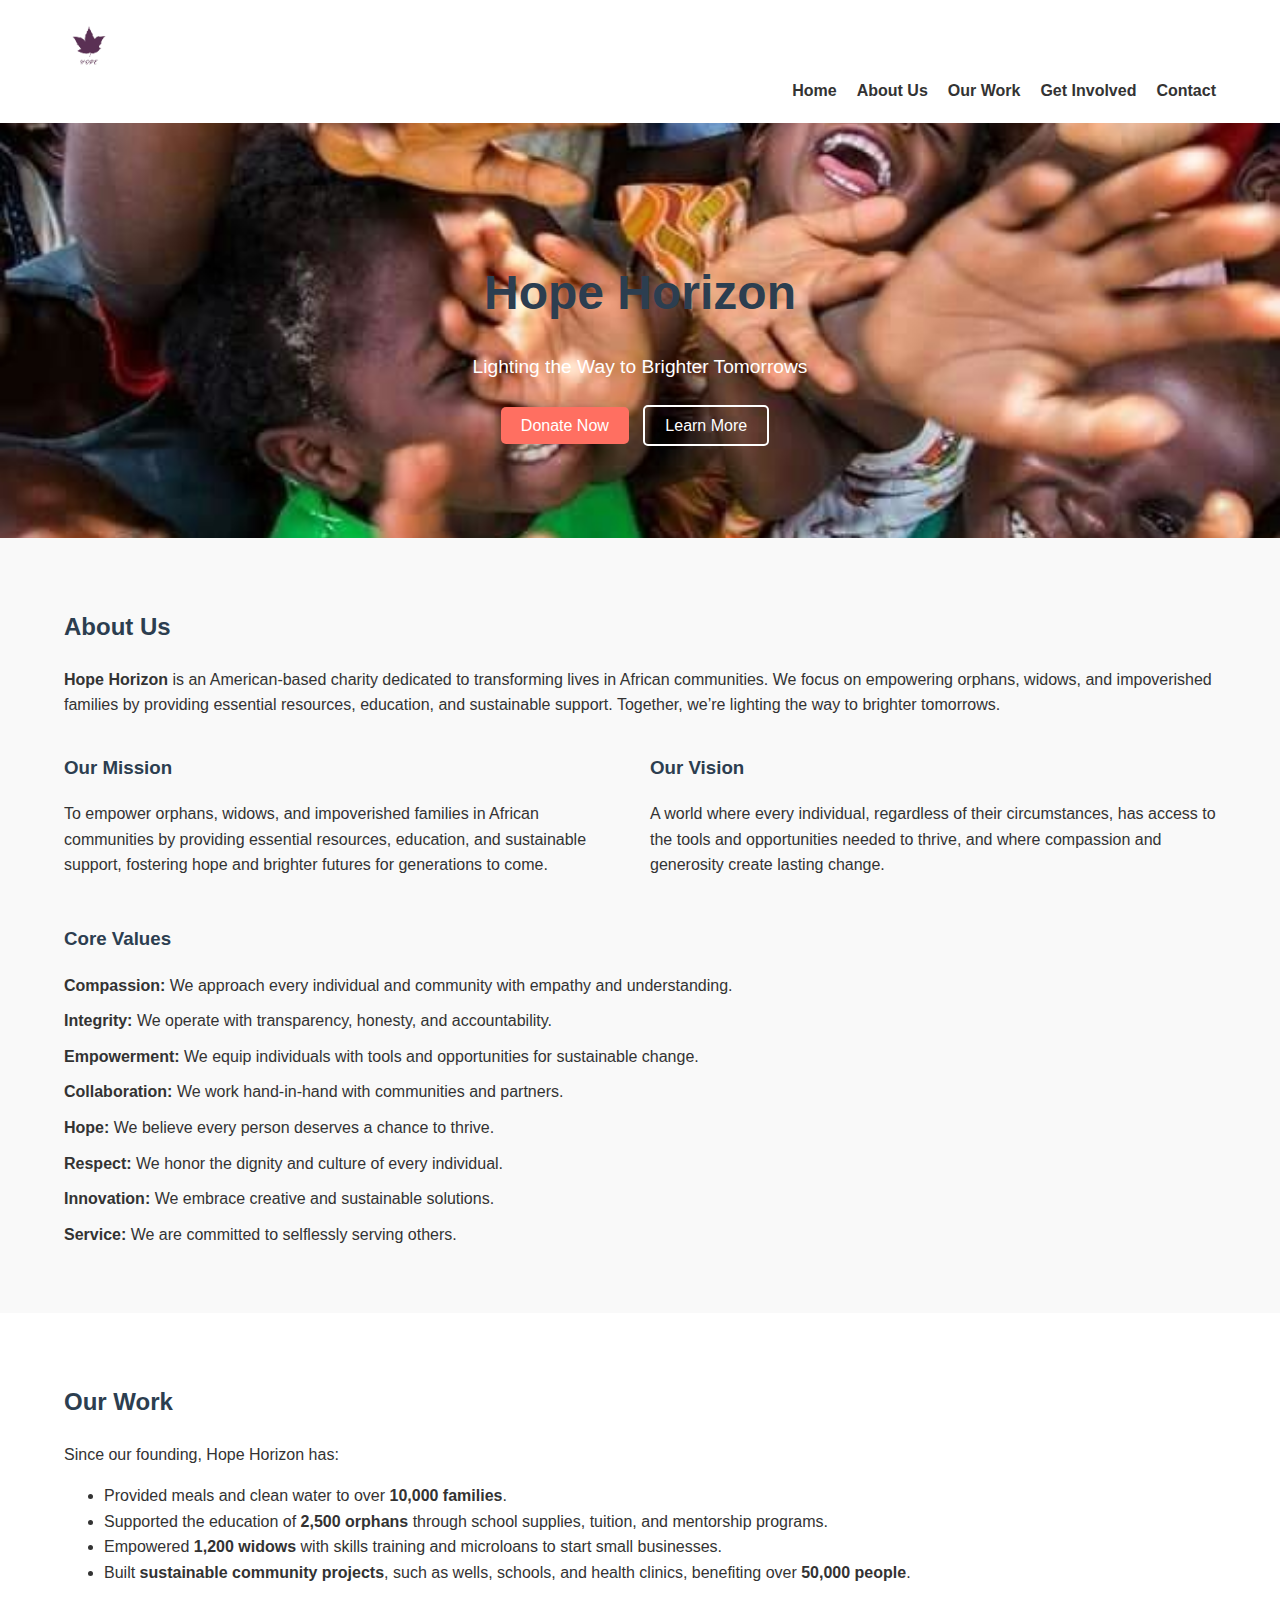
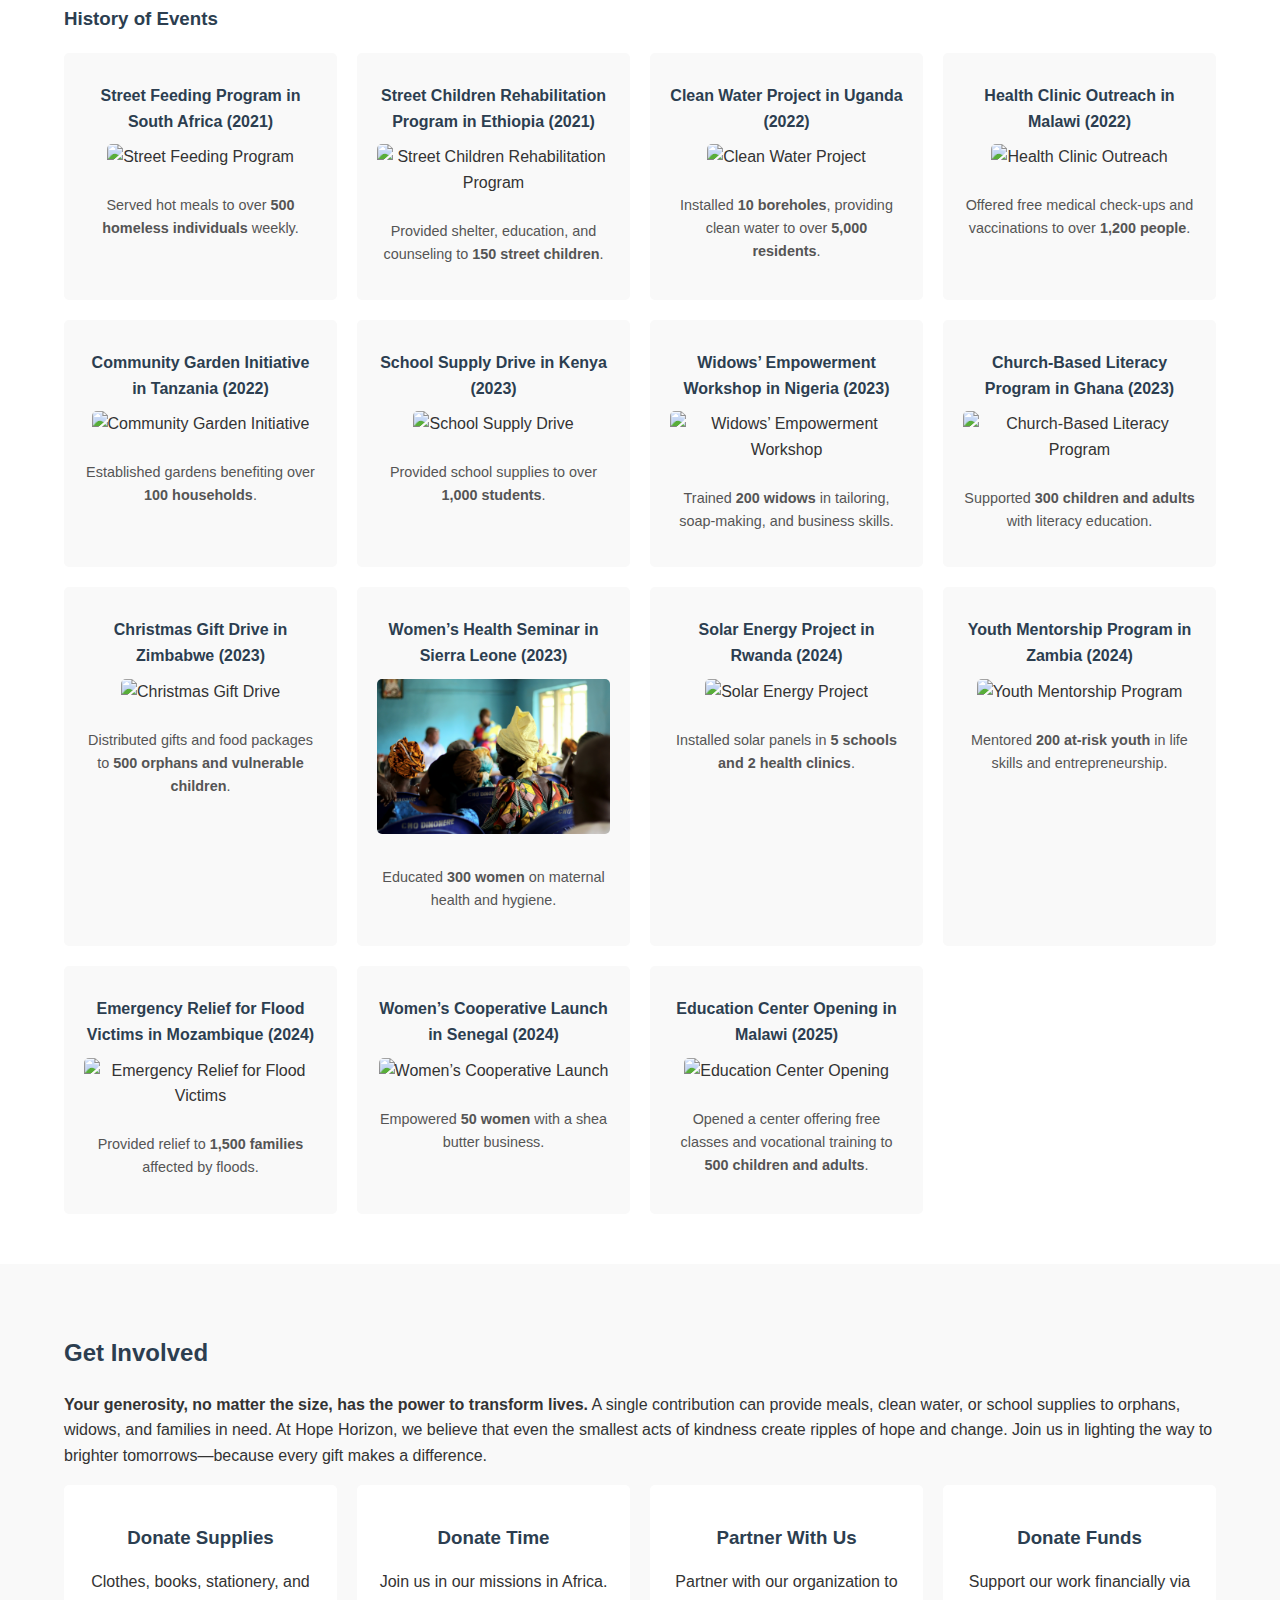
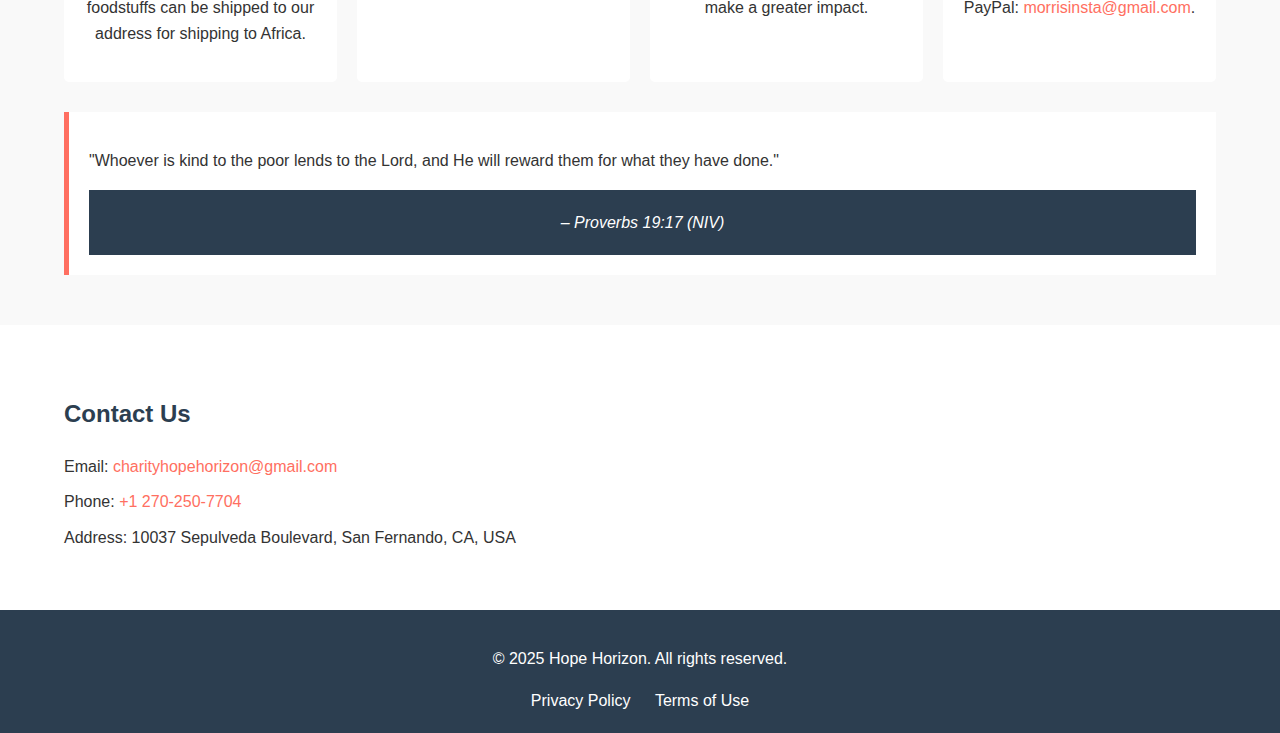
==== index.html @ 1840dc0e "added new code" ====
<!DOCTYPE html>
<html lang="en">
<head>
  <meta charset="UTF-8">
  <meta name="viewport" content="width=device-width, initial-scale=1.0">
  <title>Hope Horizon - Lighting the Way to Brighter Tomorrows</title>
  <link rel="stylesheet" href="styles.css">
</head>
<body>
  <!-- Header Section -->
  <header>
    <div class="container">
      <div class="logo">
        <img src="images/logo.png" alt="Hope Horizon Logo">
      </div>
      <nav>
        <ul>
          <li><a href="#home">Home</a></li>
          <li><a href="#about">About Us</a></li>
          <li><a href="#work">Our Work</a></li>
          <li><a href="#get-involved">Get Involved</a></li>
          <li><a href="#contact">Contact</a></li>
        </ul>
      </nav>
    </div>
  </header>

  <!-- Hero Section -->
  <section id="home" class="hero">
    <div class="container">
      <h1>Hope Horizon</h1>
      <p>Lighting the Way to Brighter Tomorrows</p>
      <a href="#donate" class="btn">Donate Now</a>
      <a href="#work" class="btn btn-outline">Learn More</a>
    </div>
  </section>

  <!-- About Us Section -->
  <section id="about" class="about">
    <div class="container">
      <h2>About Us</h2>
      <p><strong>Hope Horizon</strong> is an American-based charity dedicated to transforming lives in African communities. We focus on empowering orphans, widows, and impoverished families by providing essential resources, education, and sustainable support. Together, we’re lighting the way to brighter tomorrows.</p>
      <div class="mission-vision">
        <div>
          <h3>Our Mission</h3>
          <p>To empower orphans, widows, and impoverished families in African communities by providing essential resources, education, and sustainable support, fostering hope and brighter futures for generations to come.</p>
        </div>
        <div>
          <h3>Our Vision</h3>
          <p>A world where every individual, regardless of their circumstances, has access to the tools and opportunities needed to thrive, and where compassion and generosity create lasting change.</p>
        </div>
      </div>
      <h3>Core Values</h3>
      <ul class="values">
        <li><strong>Compassion:</strong> We approach every individual and community with empathy and understanding.</li>
        <li><strong>Integrity:</strong> We operate with transparency, honesty, and accountability.</li>
        <li><strong>Empowerment:</strong> We equip individuals with tools and opportunities for sustainable change.</li>
        <li><strong>Collaboration:</strong> We work hand-in-hand with communities and partners.</li>
        <li><strong>Hope:</strong> We believe every person deserves a chance to thrive.</li>
        <li><strong>Respect:</strong> We honor the dignity and culture of every individual.</li>
        <li><strong>Innovation:</strong> We embrace creative and sustainable solutions.</li>
        <li><strong>Service:</strong> We are committed to selflessly serving others.</li>
      </ul>
    </div>
  </section>

  <!-- Our Work Section -->
  <section id="work" class="work">
    <div class="container">
      <h2>Our Work</h2>
      <p>Since our founding, Hope Horizon has:</p>
      <ul>
        <li>Provided meals and clean water to over <strong>10,000 families</strong>.</li>
        <li>Supported the education of <strong>2,500 orphans</strong> through school supplies, tuition, and mentorship programs.</li>
        <li>Empowered <strong>1,200 widows</strong> with skills training and microloans to start small businesses.</li>
        <li>Built <strong>sustainable community projects</strong>, such as wells, schools, and health clinics, benefiting over <strong>50,000 people</strong>.</li>
      </ul>
      <h3>History of Events</h3>
      <div class="events">
        <!-- 2021 Events -->
        <div class="event">
          <h4>Street Feeding Program in South Africa (2021)</h4>
          <img src="images/sa/serving-food.jpg" alt="Street Feeding Program">
          <p>Served hot meals to over <strong>500 homeless individuals</strong> weekly.</p>
        </div>
        <div class="event">
          <h4>Street Children Rehabilitation Program in Ethiopia (2021)</h4>
          <img src="images/eth/street-children.jpg" alt="Street Children Rehabilitation Program">
          <p>Provided shelter, education, and counseling to <strong>150 street children</strong>.</p>
        </div>

        <!-- 2022 Events -->
        <div class="event">
          <h4>Clean Water Project in Uganda (2022)</h4>
          <img src="images/ug/clean-water.jpg" alt="Clean Water Project">
          <p>Installed <strong>10 boreholes</strong>, providing clean water to over <strong>5,000 residents</strong>.</p>
        </div>
        <div class="event">
          <h4>Health Clinic Outreach in Malawi (2022)</h4>
          <img src="images/ma/health-clinic.jpg" alt="Health Clinic Outreach">
          <p>Offered free medical check-ups and vaccinations to over <strong>1,200 people</strong>.</p>
        </div>
        <div class="event">
          <h4>Community Garden Initiative in Tanzania (2022)</h4>
          <img src="images/tz/community-garden.jpg" alt="Community Garden Initiative">
          <p>Established gardens benefiting over <strong>100 households</strong>.</p>
        </div>

        <!-- 2023 Events -->
        <div class="event">
          <h4>School Supply Drive in Kenya (2023)</h4>
          <img src="images/ke/school-supplies.jpg" alt="School Supply Drive">
          <p>Provided school supplies to over <strong>1,000 students</strong>.</p>
        </div>
        <div class="event">
          <h4>Widows’ Empowerment Workshop in Nigeria (2023)</h4>
          <img src="images/nig/widows-empowerment.jpg" alt="Widows’ Empowerment Workshop">
          <p>Trained <strong>200 widows</strong> in tailoring, soap-making, and business skills.</p>
        </div>
        <div class="event">
          <h4>Church-Based Literacy Program in Ghana (2023)</h4>
          <img src="images/gha/literacy-program.jpg" alt="Church-Based Literacy Program">
          <p>Supported <strong>300 children and adults</strong> with literacy education.</p>
        </div>
        <div class="event">
          <h4>Christmas Gift Drive in Zimbabwe (2023)</h4>
          <img src="images/zim/christmas-gifts.jpg" alt="Christmas Gift Drive">
          <p>Distributed gifts and food packages to <strong>500 orphans and vulnerable children</strong>.</p>
        </div>
        <div class="event">
          <h4>Women’s Health Seminar in Sierra Leone (2023)</h4>
          <img src="images\sie\seminar.jpg" alt="Women’s Health Seminar">
          <p>Educated <strong>300 women</strong> on maternal health and hygiene.</p>
        </div>

        <!-- 2024 Events -->
        <div class="event">
          <h4>Solar Energy Project in Rwanda (2024)</h4>
          <img src="images/rwa/solar-energy.jpg" alt="Solar Energy Project">
          <p>Installed solar panels in <strong>5 schools and 2 health clinics</strong>.</p>
        </div>
        <div class="event">
          <h4>Youth Mentorship Program in Zambia (2024)</h4>
          <img src="images/zam/youth-mentorship.jpg" alt="Youth Mentorship Program">
          <p>Mentored <strong>200 at-risk youth</strong> in life skills and entrepreneurship.</p>
        </div>
        <div class="event">
          <h4>Emergency Relief for Flood Victims in Mozambique (2024)</h4>
          <img src="images/moz/flood-relief.jpg" alt="Emergency Relief for Flood Victims">
          <p>Provided relief to <strong>1,500 families</strong> affected by floods.</p>
        </div>
        <div class="event">
          <h4>Women’s Cooperative Launch in Senegal (2024)</h4>
          <img src="images/seg/womens-cooperative.jpg" alt="Women’s Cooperative Launch">
          <p>Empowered <strong>50 women</strong> with a shea butter business.</p>
        </div>

        <!-- 2025 Event -->
        <div class="event">
          <h4>Education Center Opening in Malawi (2025)</h4>
          <img src="images/mac/education-center.jpg" alt="Education Center Opening">
          <p>Opened a center offering free classes and vocational training to <strong>500 children and adults</strong>.</p>
        </div>
      </div>
    </div>
  </section>

  <!-- Get Involved Section -->
  <section id="get-involved" class="get-involved">
    <div class="container">
      <h2>Get Involved</h2>
      <p><strong>Your generosity, no matter the size, has the power to transform lives.</strong> A single contribution can provide meals, clean water, or school supplies to orphans, widows, and families in need. At Hope Horizon, we believe that even the smallest acts of kindness create ripples of hope and change. Join us in lighting the way to brighter tomorrows—because every gift makes a difference.</p>
      <div class="ways-to-help">
        <div>
          <h3>Donate Supplies</h3>
          <p>Clothes, books, stationery, and foodstuffs can be shipped to our address for shipping to Africa.</p>
        </div>
        <div>
          <h3>Donate Time</h3>
          <p>Join us in our missions in Africa.</p>
        </div>
        <div>
          <h3>Partner With Us</h3>
          <p>Partner with our organization to make a greater impact.</p>
        </div>
        <div>
          <h3>Donate Funds</h3>
          <p>Support our work financially via PayPal: <a href="mailto:morrisinsta@gmail.com">morrisinsta@gmail.com</a>.</p>
        </div>
      </div>
      <blockquote>
        <p>"Whoever is kind to the poor lends to the Lord, and He will reward them for what they have done."</p>
        <footer>– Proverbs 19:17 (NIV)</footer>
      </blockquote>
    </div>
  </section>

  <!-- Contact Section -->
  <section id="contact" class="contact">
    <div class="container">
      <h2>Contact Us</h2>
      <p>Email: <a href="mailto:charityhopehorizon@gmail.com">charityhopehorizon@gmail.com</a></p>
      <p>Phone: <a href="tel:+1-270-250-7704">+1 270-250-7704</a></p>
      <p>Address: 10037 Sepulveda Boulevard, San Fernando, CA, USA</p>
    </div>
  </section>

  <!-- Footer Section -->
  <footer>
    <div class="container">
      <p>&copy; 2025 Hope Horizon. All rights reserved.</p>
      <ul>
        <li><a href="#privacy">Privacy Policy</a></li>
        <li><a href="#terms">Terms of Use</a></li>
      </ul>
    </div>
  </footer>
</body>
</html>
---- styles.css ----
/* General Styles */
body {
  font-family: 'Arial', sans-serif;
  margin: 0;
  padding: 0;
  color: #333;
  line-height: 1.6;
}

.container {
  width: 90%;
  max-width: 1200px;
  margin: 0 auto;
}

h1, h2, h3, h4 {
  color: #2c3e50;
}

a {
  color: #ff6f61;
  text-decoration: none;
}

a:hover {
  text-decoration: underline;
}

/* Header Styles */
header {
  background: #fff;
  padding: 20px 0;
  box-shadow: 0 2px 4px rgba(0, 0, 0, 0.1);
}

.logo img {
  height: 50px; /* Adjust as needed */
}

nav ul {
  list-style: none;
  display: flex;
  justify-content: flex-end;
  margin: 0;
  padding: 0;
}

nav ul li {
  margin-left: 20px;
}

nav ul li a {
  text-decoration: none;
  color: #333;
  font-weight: bold;
}

/* Hero Section */
.hero {
  background: url('../images/phot.jpg') no-repeat center center/cover;
  color: #fff;
  text-align: center;
  padding: 100px 0;
}

.hero h1 {
  font-size: 3rem;
  margin-bottom: 20px;
}

.hero p {
  font-size: 1.2rem;
  margin-bottom: 30px;
}

.btn {
  background: #ff6f61;
  color: #fff;
  padding: 10px 20px;
  text-decoration: none;
  border-radius: 5px;
  margin-right: 10px;
}

.btn-outline {
  background: transparent;
  border: 2px solid #fff;
}

/* About Us Section */
.about {
  padding: 50px 0;
  background: #f9f9f9;
}

.mission-vision {
  display: flex;
  gap: 20px;
  margin-bottom: 30px;
}

.mission-vision div {
  flex: 1;
}

.values {
  list-style: none;
  padding: 0;
}

.values li {
  margin-bottom: 10px;
}

/* Our Work Section */
.work {
  padding: 50px 0;
}

.events {
  display: grid;
  grid-template-columns: repeat(auto-fit, minmax(250px, 1fr));
  gap: 20px;
}

.event {
  background: #f9f9f9;
  padding: 20px;
  border-radius: 5px;
  text-align: center;
}

.event img {
  width: 100%;
  height: auto;
  border-radius: 5px;
  margin-bottom: 10px;
}

.event h4 {
  margin: 10px 0;
}

.event p {
  font-size: 0.9rem;
  color: #555;
}

/* Get Involved Section */
.get-involved {
  padding: 50px 0;
  background: #f9f9f9;
}

.ways-to-help {
  display: grid;
  grid-template-columns: repeat(auto-fit, minmax(250px, 1fr));
  gap: 20px;
  margin-bottom: 30px;
}

.ways-to-help div {
  background: #fff;
  padding: 20px;
  border-radius: 5px;
  text-align: center;
}

.ways-to-help h3 {
  margin-bottom: 10px;
}

blockquote {
  background: #fff;
  padding: 20px;
  border-left: 5px solid #ff6f61;
  margin: 0;
}

blockquote footer {
  margin-top: 10px;
  font-style: italic;
}

/* Contact Section */
.contact {
  padding: 50px 0;
}

.contact p {
  margin: 10px 0;
}

/* Footer Section */
footer {
  background: #2c3e50;
  color: #fff;
  text-align: center;
  padding: 20px 0;
}

footer ul {
  list-style: none;
  padding: 0;
  margin: 10px 0 0;
}

footer ul li {
  display: inline;
  margin: 0 10px;
}

footer ul li a {
  color: #fff;
  text-decoration: none;
}
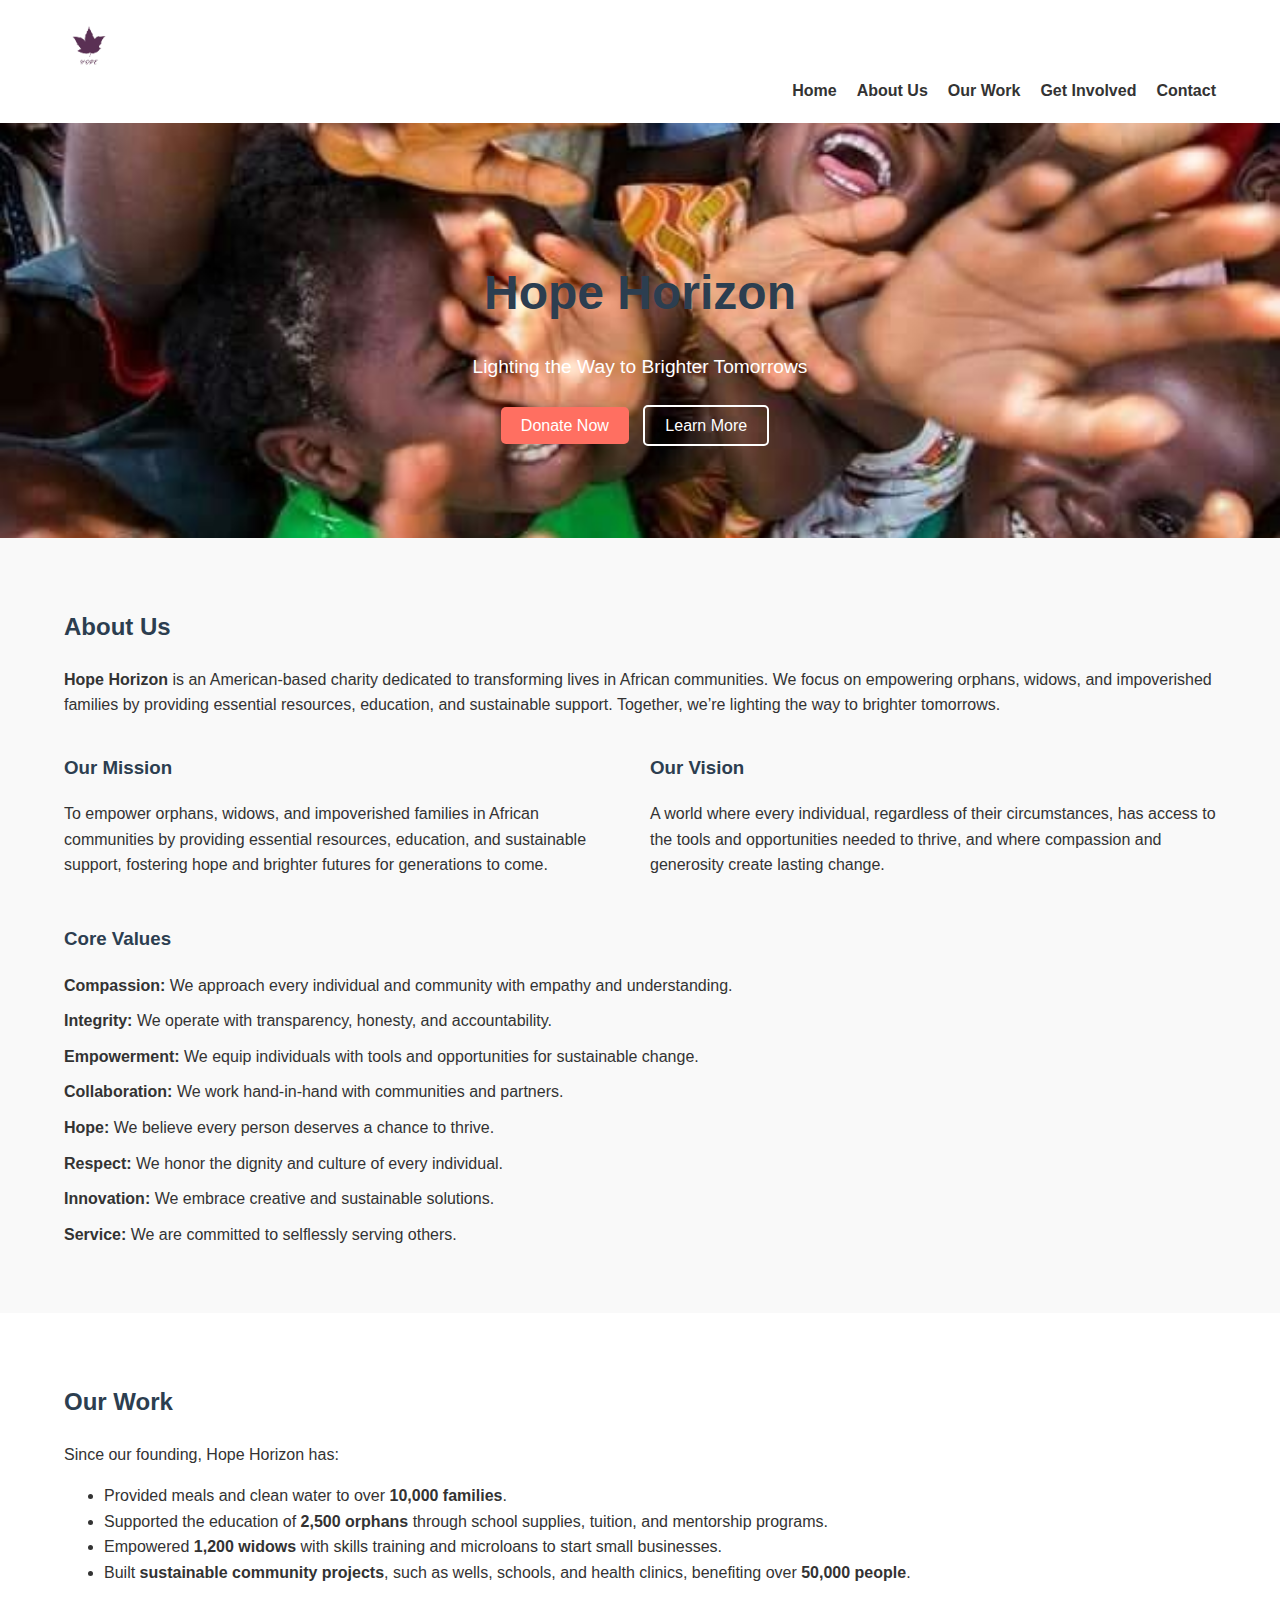
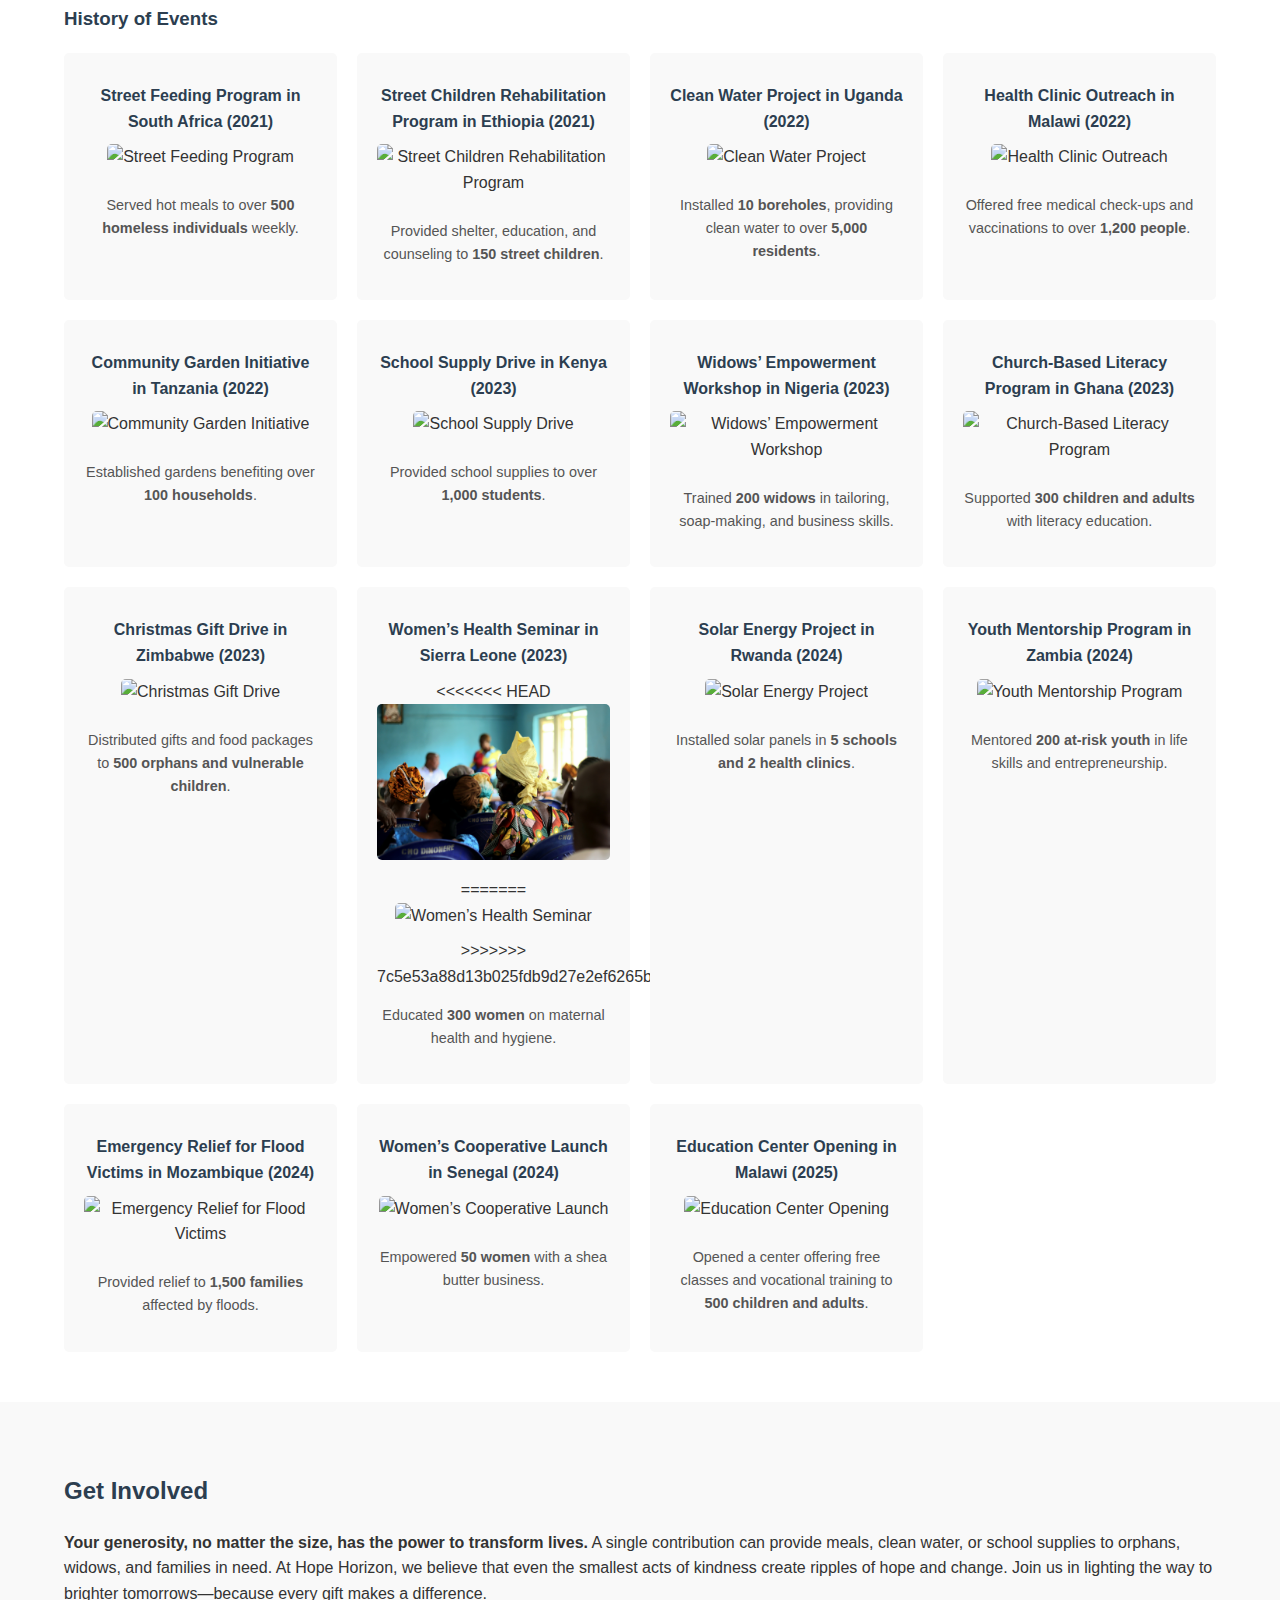
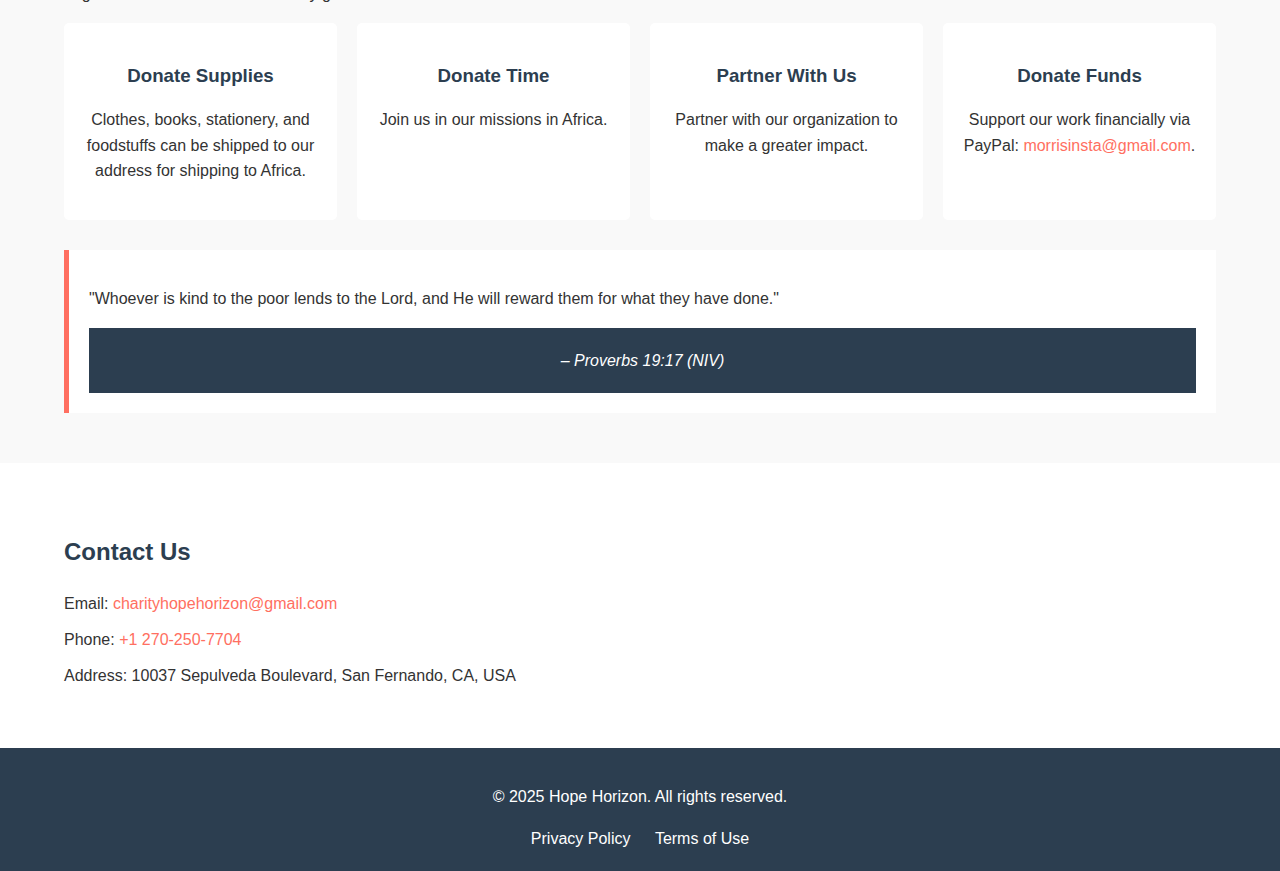
==== commit 4c549c31: "Update index.html" ====
--- a/index.html
+++ b/index.html
@@ -129,7 +129,11 @@
         </div>
         <div class="event">
           <h4>Women’s Health Seminar in Sierra Leone (2023)</h4>
+<<<<<<< HEAD
           <img src="images\sie\seminar.jpg" alt="Women’s Health Seminar">
+=======
+          <img src="C:\images\sie\seminar.jpg" alt="Women’s Health Seminar">
+>>>>>>> 7c5e53a88d13b025fdb9d27e2ef6265bccd8050d
           <p>Educated <strong>300 women</strong> on maternal health and hygiene.</p>
         </div>
 
@@ -216,4 +220,4 @@
     </div>
   </footer>
 </body>
-</html>+</html>
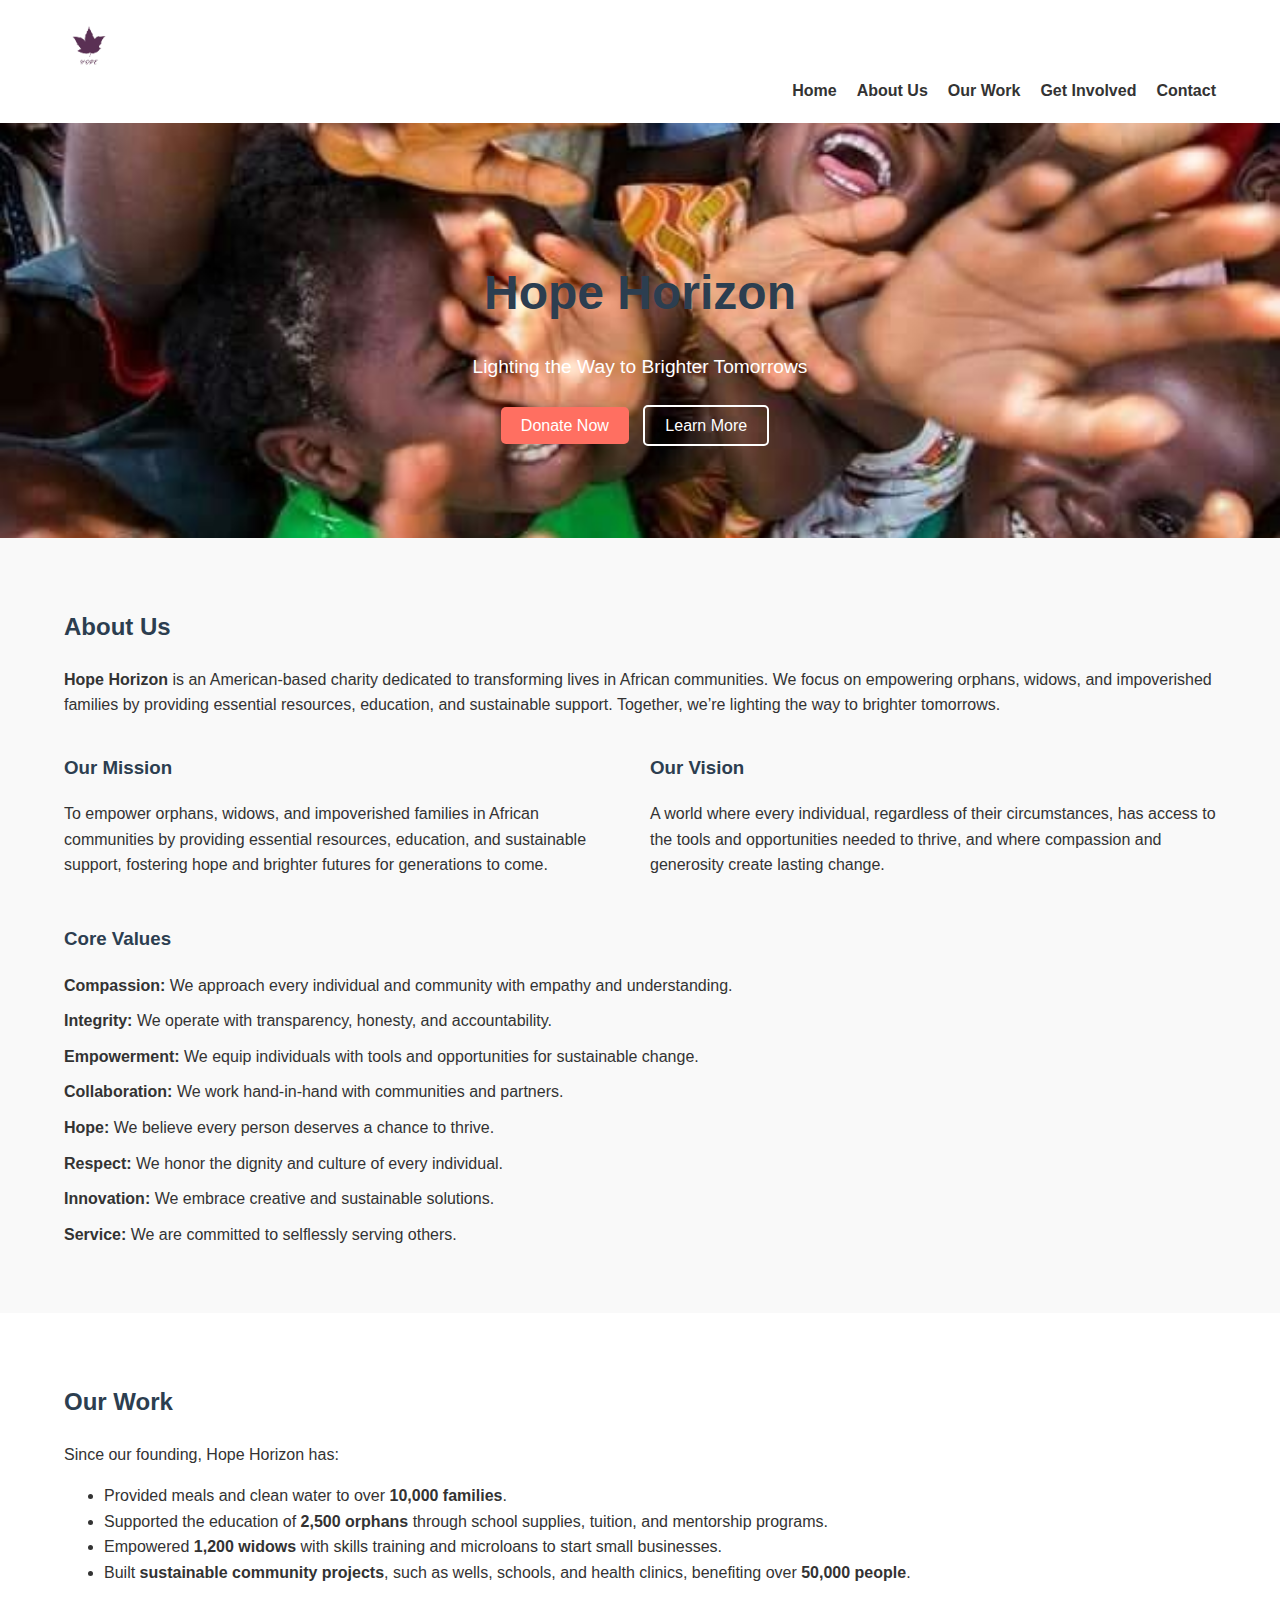
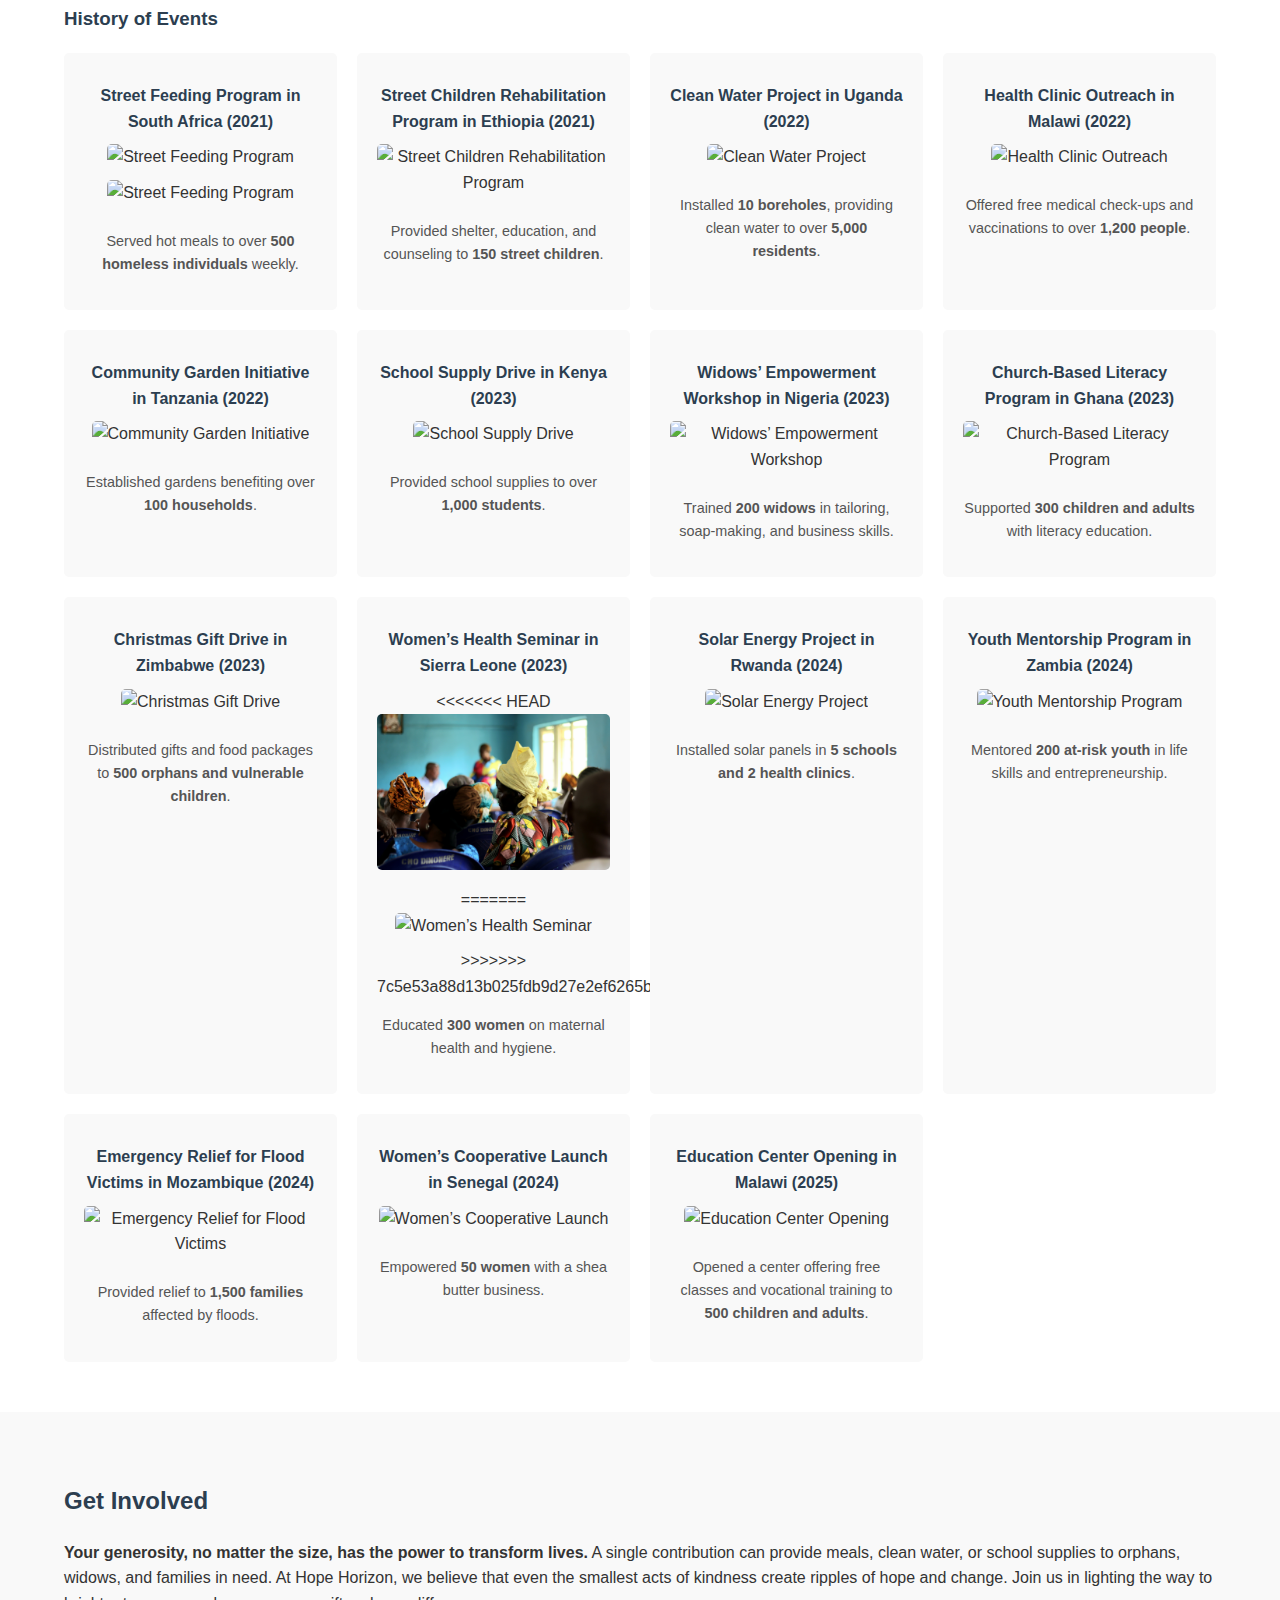
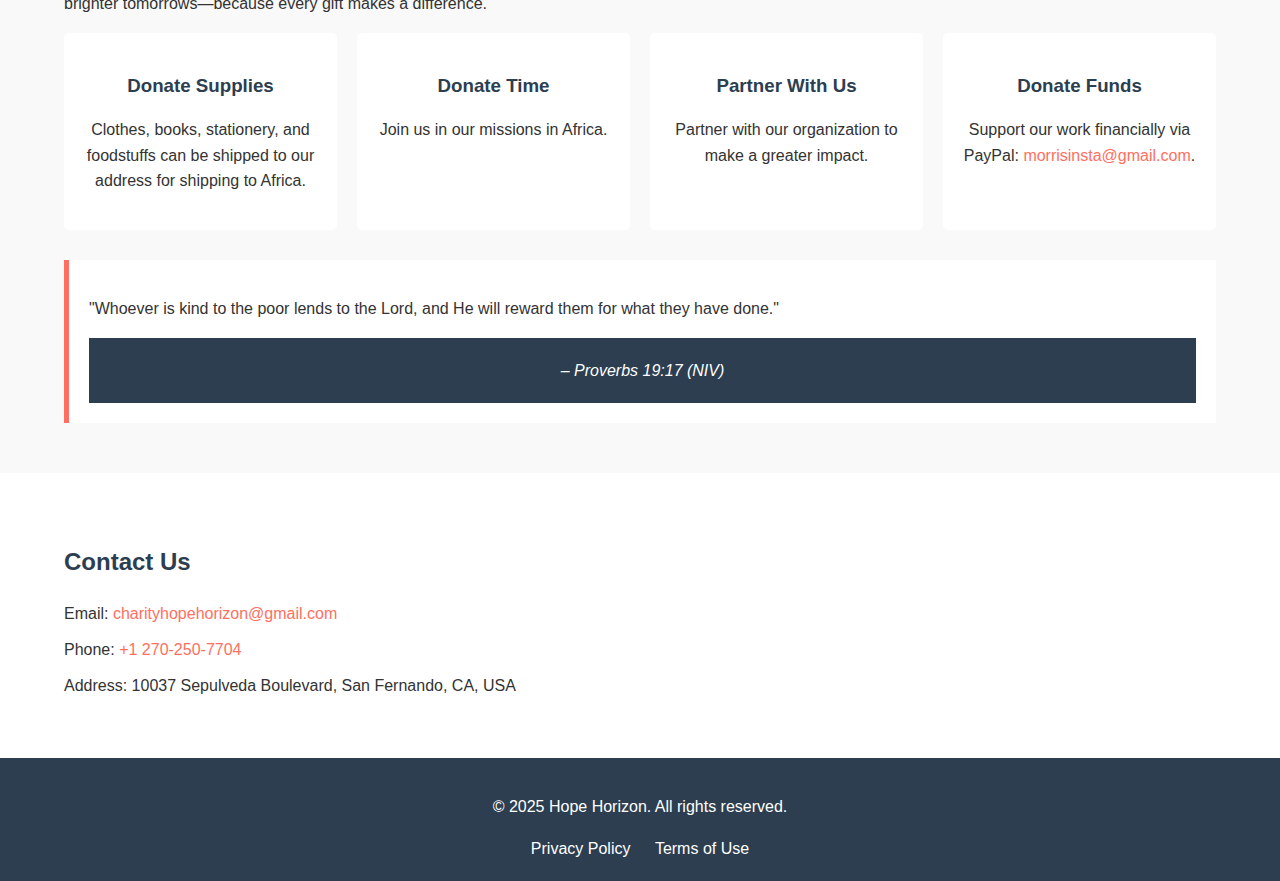
==== commit ba2dd13f: "Update index.html" ====
--- a/index.html
+++ b/index.html
@@ -81,6 +81,7 @@
         <div class="event">
           <h4>Street Feeding Program in South Africa (2021)</h4>
           <img src="images/sa/serving-food.jpg" alt="Street Feeding Program">
+          <img src="C:\images\sa\servingfood.jpg" alt="Street Feeding Program">
           <p>Served hot meals to over <strong>500 homeless individuals</strong> weekly.</p>
         </div>
         <div class="event">
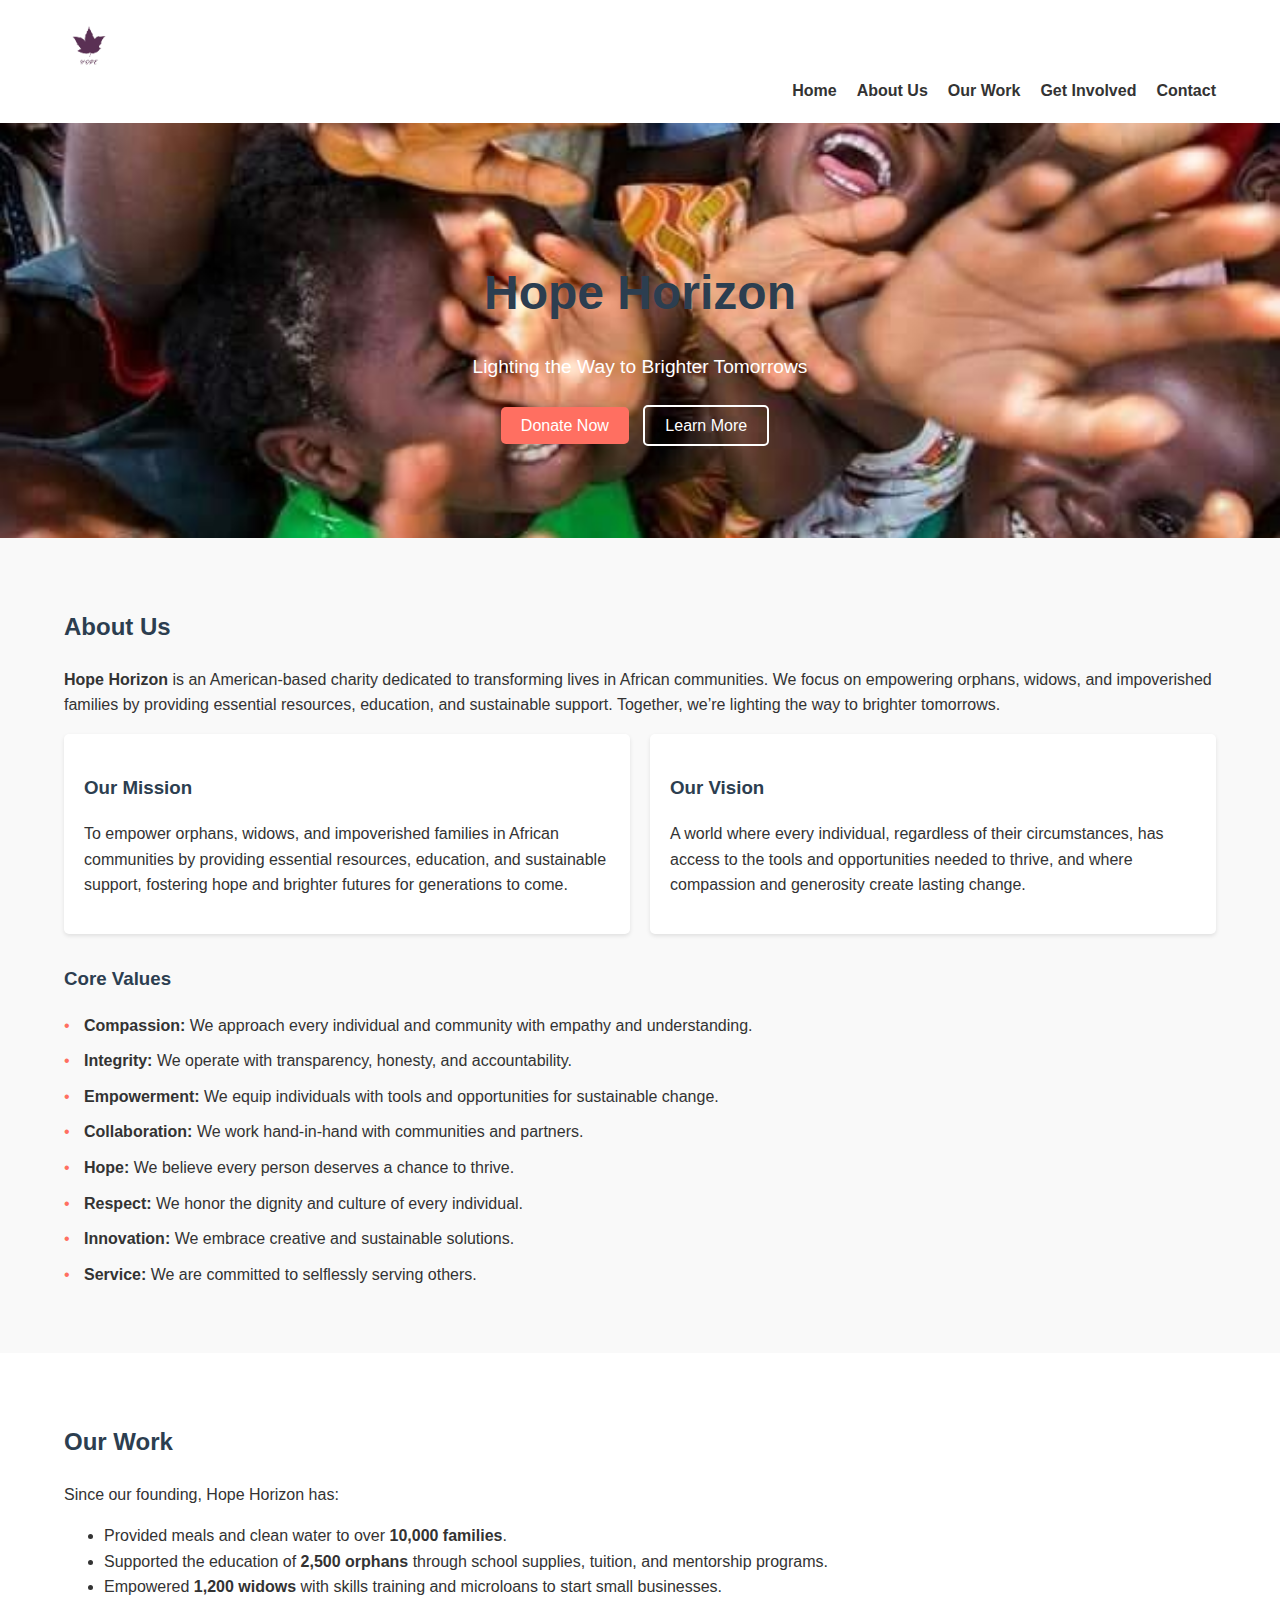
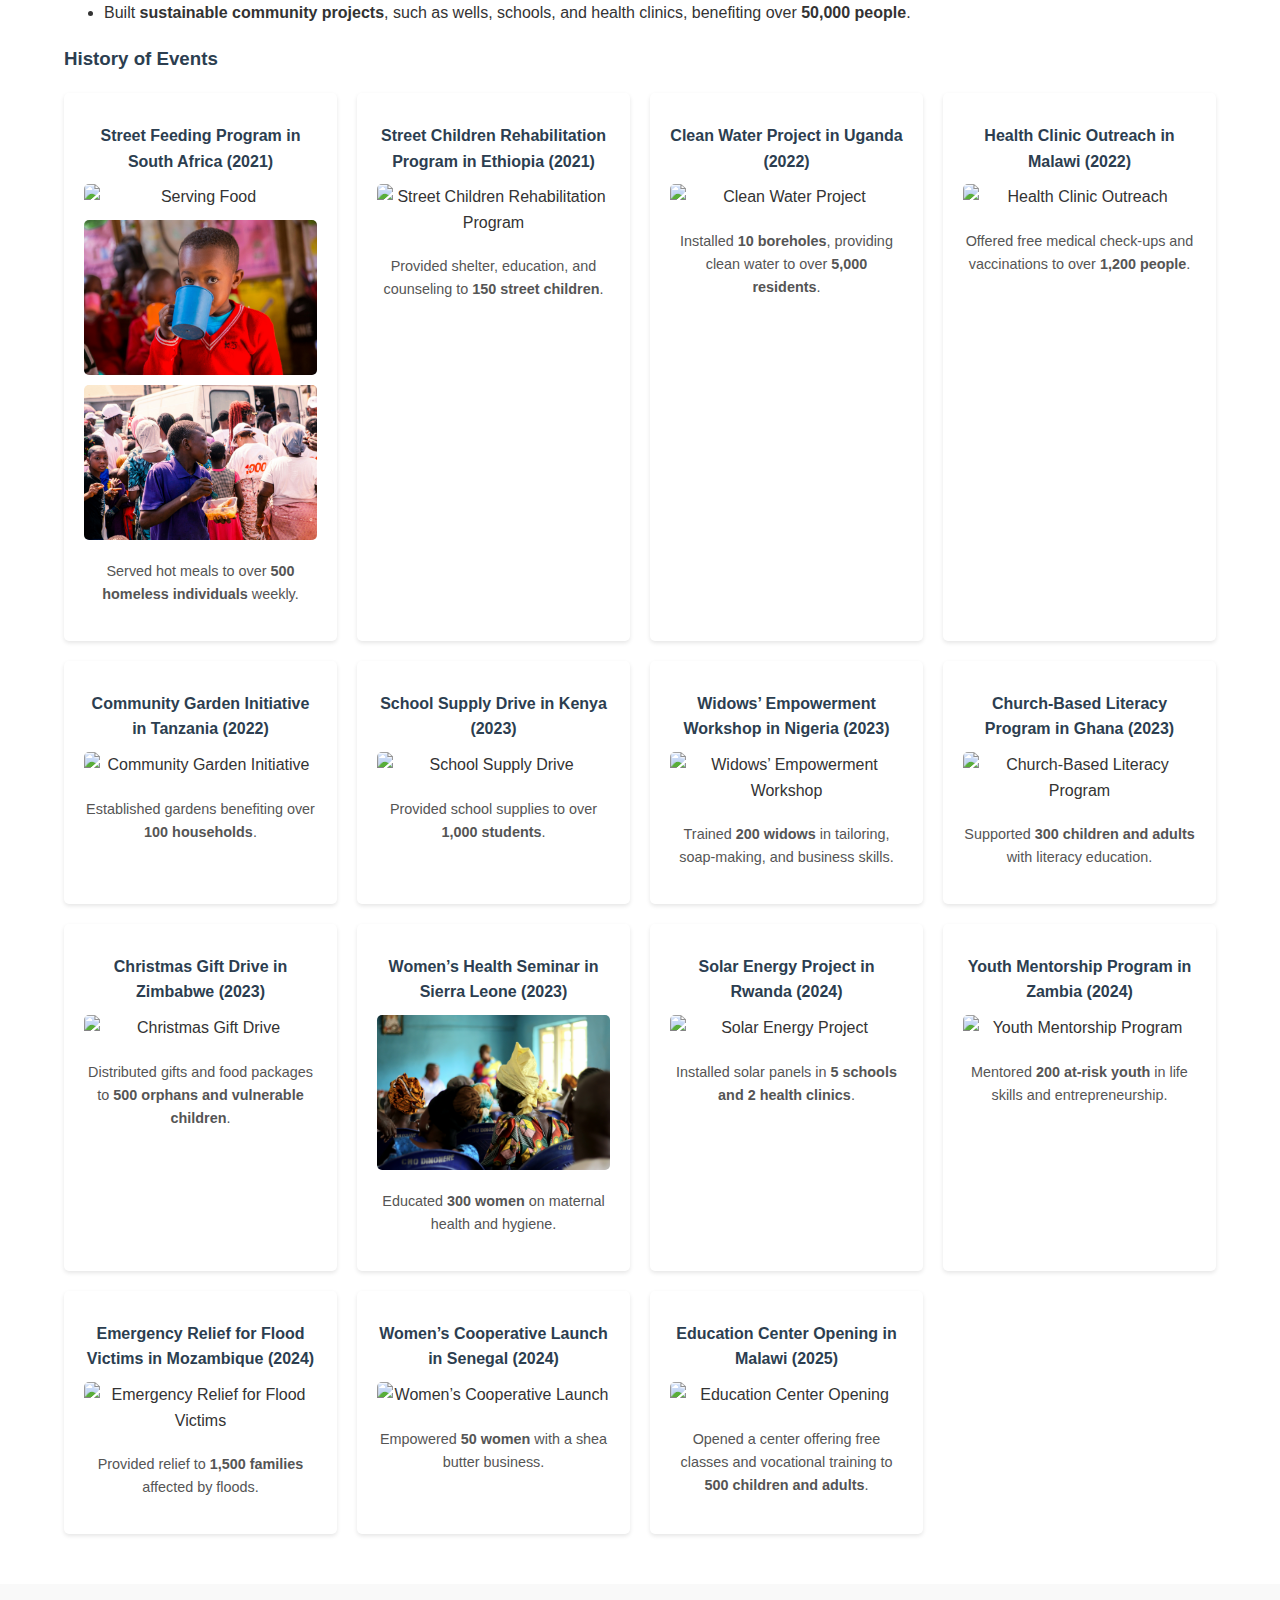
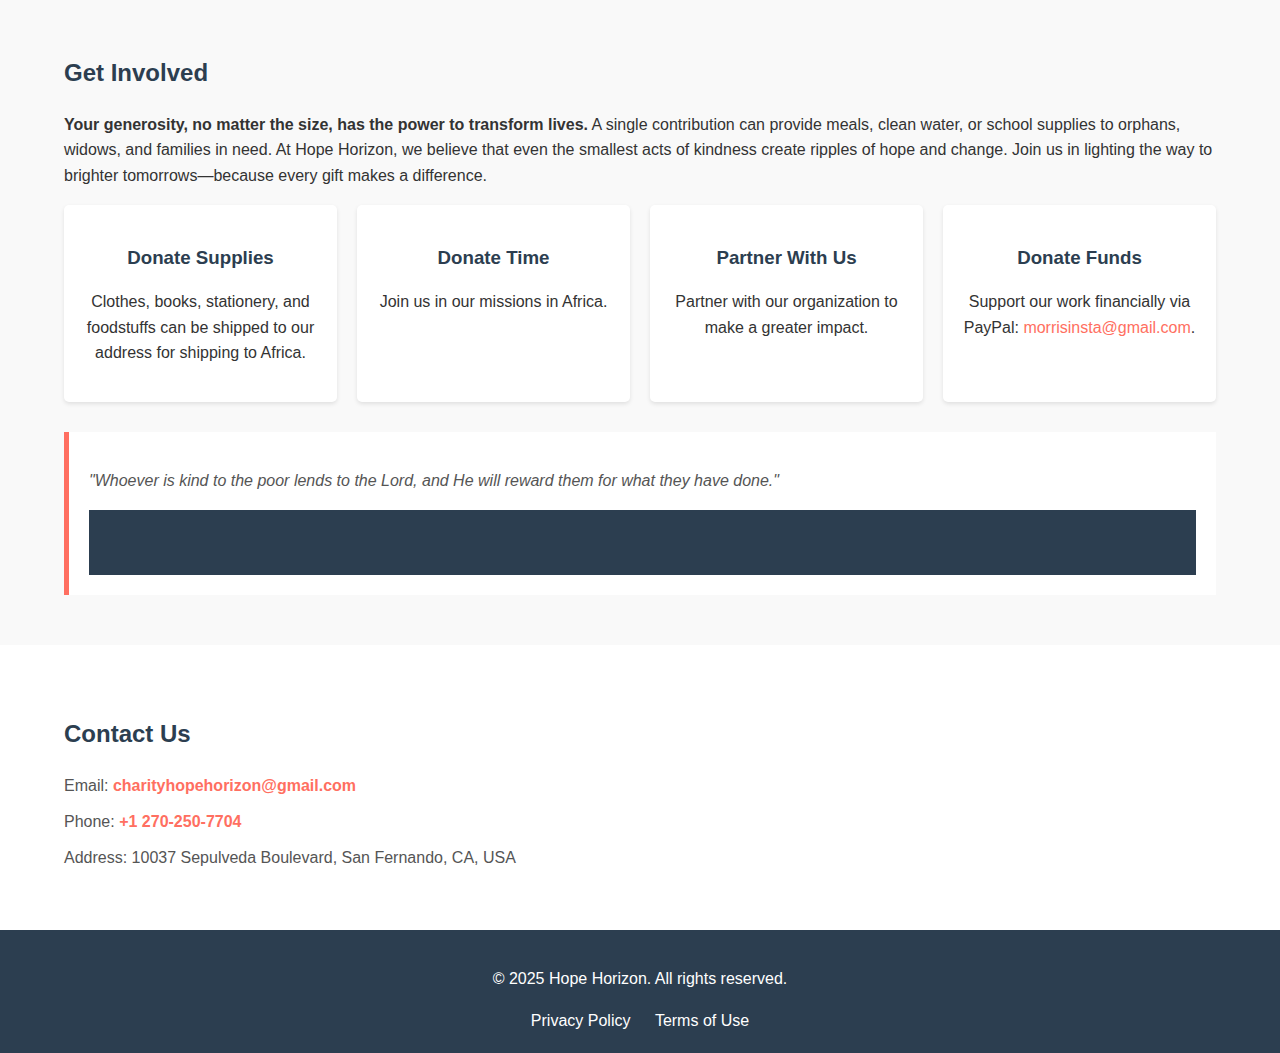
==== commit ec55894d: "added new codes" ====
--- a/index.html
+++ b/index.html
@@ -80,90 +80,117 @@
         <!-- 2021 Events -->
         <div class="event">
           <h4>Street Feeding Program in South Africa (2021)</h4>
-          <img src="images/sa/serving-food.jpg" alt="Street Feeding Program">
-          <img src="C:\images\sa\servingfood.jpg" alt="Street Feeding Program">
+          <div class="event-images">
+            <img src="images/sa/serving-food.jpg" alt="Serving Food">
+            <img src="images/sa/serving.jpg" alt="Serving">
+            <img src="images/sa/servingfood.jpg" alt="Serving Food">
+          </div>
           <p>Served hot meals to over <strong>500 homeless individuals</strong> weekly.</p>
         </div>
         <div class="event">
           <h4>Street Children Rehabilitation Program in Ethiopia (2021)</h4>
-          <img src="images/eth/street-children.jpg" alt="Street Children Rehabilitation Program">
+          <div class="event-images">
+            <img src="images/eth/street-children.jpg" alt="Street Children Rehabilitation Program">
+          </div>
           <p>Provided shelter, education, and counseling to <strong>150 street children</strong>.</p>
         </div>
 
         <!-- 2022 Events -->
         <div class="event">
           <h4>Clean Water Project in Uganda (2022)</h4>
-          <img src="images/ug/clean-water.jpg" alt="Clean Water Project">
+          <div class="event-images">
+            <img src="images/ug/clean-water.jpg" alt="Clean Water Project">
+          </div>
           <p>Installed <strong>10 boreholes</strong>, providing clean water to over <strong>5,000 residents</strong>.</p>
         </div>
         <div class="event">
           <h4>Health Clinic Outreach in Malawi (2022)</h4>
-          <img src="images/ma/health-clinic.jpg" alt="Health Clinic Outreach">
+          <div class="event-images">
+            <img src="images/ma/health-clinic.jpg" alt="Health Clinic Outreach">
+          </div>
           <p>Offered free medical check-ups and vaccinations to over <strong>1,200 people</strong>.</p>
         </div>
         <div class="event">
           <h4>Community Garden Initiative in Tanzania (2022)</h4>
-          <img src="images/tz/community-garden.jpg" alt="Community Garden Initiative">
+          <div class="event-images">
+            <img src="images/tz/community-garden.jpg" alt="Community Garden Initiative">
+          </div>
           <p>Established gardens benefiting over <strong>100 households</strong>.</p>
         </div>
 
         <!-- 2023 Events -->
         <div class="event">
           <h4>School Supply Drive in Kenya (2023)</h4>
-          <img src="images/ke/school-supplies.jpg" alt="School Supply Drive">
+          <div class="event-images">
+            <img src="images/ke/school-supplies.jpg" alt="School Supply Drive">
+          </div>
           <p>Provided school supplies to over <strong>1,000 students</strong>.</p>
         </div>
         <div class="event">
           <h4>Widows’ Empowerment Workshop in Nigeria (2023)</h4>
-          <img src="images/nig/widows-empowerment.jpg" alt="Widows’ Empowerment Workshop">
+          <div class="event-images">
+            <img src="images/nig/widows-empowerment.jpg" alt="Widows’ Empowerment Workshop">
+          </div>
           <p>Trained <strong>200 widows</strong> in tailoring, soap-making, and business skills.</p>
         </div>
         <div class="event">
           <h4>Church-Based Literacy Program in Ghana (2023)</h4>
-          <img src="images/gha/literacy-program.jpg" alt="Church-Based Literacy Program">
+          <div class="event-images">
+            <img src="images/gha/literacy-program.jpg" alt="Church-Based Literacy Program">
+          </div>
           <p>Supported <strong>300 children and adults</strong> with literacy education.</p>
         </div>
         <div class="event">
           <h4>Christmas Gift Drive in Zimbabwe (2023)</h4>
-          <img src="images/zim/christmas-gifts.jpg" alt="Christmas Gift Drive">
+          <div class="event-images">
+            <img src="images/zim/christmas-gifts.jpg" alt="Christmas Gift Drive">
+          </div>
           <p>Distributed gifts and food packages to <strong>500 orphans and vulnerable children</strong>.</p>
         </div>
         <div class="event">
           <h4>Women’s Health Seminar in Sierra Leone (2023)</h4>
-<<<<<<< HEAD
-          <img src="images\sie\seminar.jpg" alt="Women’s Health Seminar">
-=======
-          <img src="C:\images\sie\seminar.jpg" alt="Women’s Health Seminar">
->>>>>>> 7c5e53a88d13b025fdb9d27e2ef6265bccd8050d
+          <div class="event-images">
+            <img src="images/sie/seminar.jpg" alt="Women’s Health Seminar">
+          </div>
           <p>Educated <strong>300 women</strong> on maternal health and hygiene.</p>
         </div>
 
         <!-- 2024 Events -->
         <div class="event">
           <h4>Solar Energy Project in Rwanda (2024)</h4>
-          <img src="images/rwa/solar-energy.jpg" alt="Solar Energy Project">
+          <div class="event-images">
+            <img src="images/rwa/solar-energy.jpg" alt="Solar Energy Project">
+          </div>
           <p>Installed solar panels in <strong>5 schools and 2 health clinics</strong>.</p>
         </div>
         <div class="event">
           <h4>Youth Mentorship Program in Zambia (2024)</h4>
-          <img src="images/zam/youth-mentorship.jpg" alt="Youth Mentorship Program">
+          <div class="event-images">
+            <img src="images/zam/youth-mentorship.jpg" alt="Youth Mentorship Program">
+          </div>
           <p>Mentored <strong>200 at-risk youth</strong> in life skills and entrepreneurship.</p>
         </div>
         <div class="event">
           <h4>Emergency Relief for Flood Victims in Mozambique (2024)</h4>
-          <img src="images/moz/flood-relief.jpg" alt="Emergency Relief for Flood Victims">
+          <div class="event-images">
+            <img src="images/moz/flood-relief.jpg" alt="Emergency Relief for Flood Victims">
+          </div>
           <p>Provided relief to <strong>1,500 families</strong> affected by floods.</p>
         </div>
         <div class="event">
           <h4>Women’s Cooperative Launch in Senegal (2024)</h4>
-          <img src="images/seg/womens-cooperative.jpg" alt="Women’s Cooperative Launch">
+          <div class="event-images">
+            <img src="images/seg/womens-cooperative.jpg" alt="Women’s Cooperative Launch">
+          </div>
           <p>Empowered <strong>50 women</strong> with a shea butter business.</p>
         </div>
 
         <!-- 2025 Event -->
         <div class="event">
           <h4>Education Center Opening in Malawi (2025)</h4>
-          <img src="images/mac/education-center.jpg" alt="Education Center Opening">
+          <div class="event-images">
+            <img src="images/mac/education-center.jpg" alt="Education Center Opening">
+          </div>
           <p>Opened a center offering free classes and vocational training to <strong>500 children and adults</strong>.</p>
         </div>
       </div>
@@ -221,4 +248,4 @@
     </div>
   </footer>
 </body>
-</html>
+</html>--- a/styles.css
+++ b/styles.css
@@ -80,11 +80,22 @@
   text-decoration: none;
   border-radius: 5px;
   margin-right: 10px;
+  transition: background 0.3s ease;
+}
+
+.btn:hover {
+  background: #e65a50;
 }
 
 .btn-outline {
   background: transparent;
   border: 2px solid #fff;
+  transition: background 0.3s ease, color 0.3s ease;
+}
+
+.btn-outline:hover {
+  background: #fff;
+  color: #ff6f61;
 }
 
 /* About Us Section */
@@ -101,6 +112,10 @@
 
 .mission-vision div {
   flex: 1;
+  background: #fff;
+  padding: 20px;
+  border-radius: 5px;
+  box-shadow: 0 2px 4px rgba(0, 0, 0, 0.1);
 }
 
 .values {
@@ -110,6 +125,15 @@
 
 .values li {
   margin-bottom: 10px;
+  padding-left: 20px;
+  position: relative;
+}
+
+.values li::before {
+  content: "•";
+  color: #ff6f61;
+  position: absolute;
+  left: 0;
 }
 
 /* Our Work Section */
@@ -124,21 +148,34 @@
 }
 
 .event {
-  background: #f9f9f9;
-  padding: 20px;
-  border-radius: 5px;
-  text-align: center;
-}
-
-.event img {
+  background: #fff;
+  padding: 20px;
+  border-radius: 5px;
+  box-shadow: 0 2px 4px rgba(0, 0, 0, 0.1);
+  text-align: center;
+}
+
+.event-images {
+  display: grid;
+  grid-template-columns: repeat(auto-fit, minmax(150px, 1fr));
+  gap: 10px;
+  margin-bottom: 20px;
+}
+
+.event-images img {
   width: 100%;
   height: auto;
   border-radius: 5px;
-  margin-bottom: 10px;
+  transition: transform 0.3s ease;
+}
+
+.event-images img:hover {
+  transform: scale(1.05);
 }
 
 .event h4 {
   margin: 10px 0;
+  color: #2c3e50;
 }
 
 .event p {
@@ -163,11 +200,18 @@
   background: #fff;
   padding: 20px;
   border-radius: 5px;
-  text-align: center;
+  box-shadow: 0 2px 4px rgba(0, 0, 0, 0.1);
+  text-align: center;
+  transition: transform 0.3s ease;
+}
+
+.ways-to-help div:hover {
+  transform: translateY(-5px);
 }
 
 .ways-to-help h3 {
   margin-bottom: 10px;
+  color: #2c3e50;
 }
 
 blockquote {
@@ -175,11 +219,15 @@
   padding: 20px;
   border-left: 5px solid #ff6f61;
   margin: 0;
+  font-style: italic;
+  color: #555;
 }
 
 blockquote footer {
   margin-top: 10px;
-  font-style: italic;
+  font-style: normal;
+  font-weight: bold;
+  color: #2c3e50;
 }
 
 /* Contact Section */
@@ -189,6 +237,16 @@
 
 .contact p {
   margin: 10px 0;
+  color: #555;
+}
+
+.contact a {
+  color: #ff6f61;
+  font-weight: bold;
+}
+
+.contact a:hover {
+  text-decoration: underline;
 }
 
 /* Footer Section */
@@ -213,4 +271,9 @@
 footer ul li a {
   color: #fff;
   text-decoration: none;
+  transition: opacity 0.3s ease;
+}
+
+footer ul li a:hover {
+  opacity: 0.8;
 }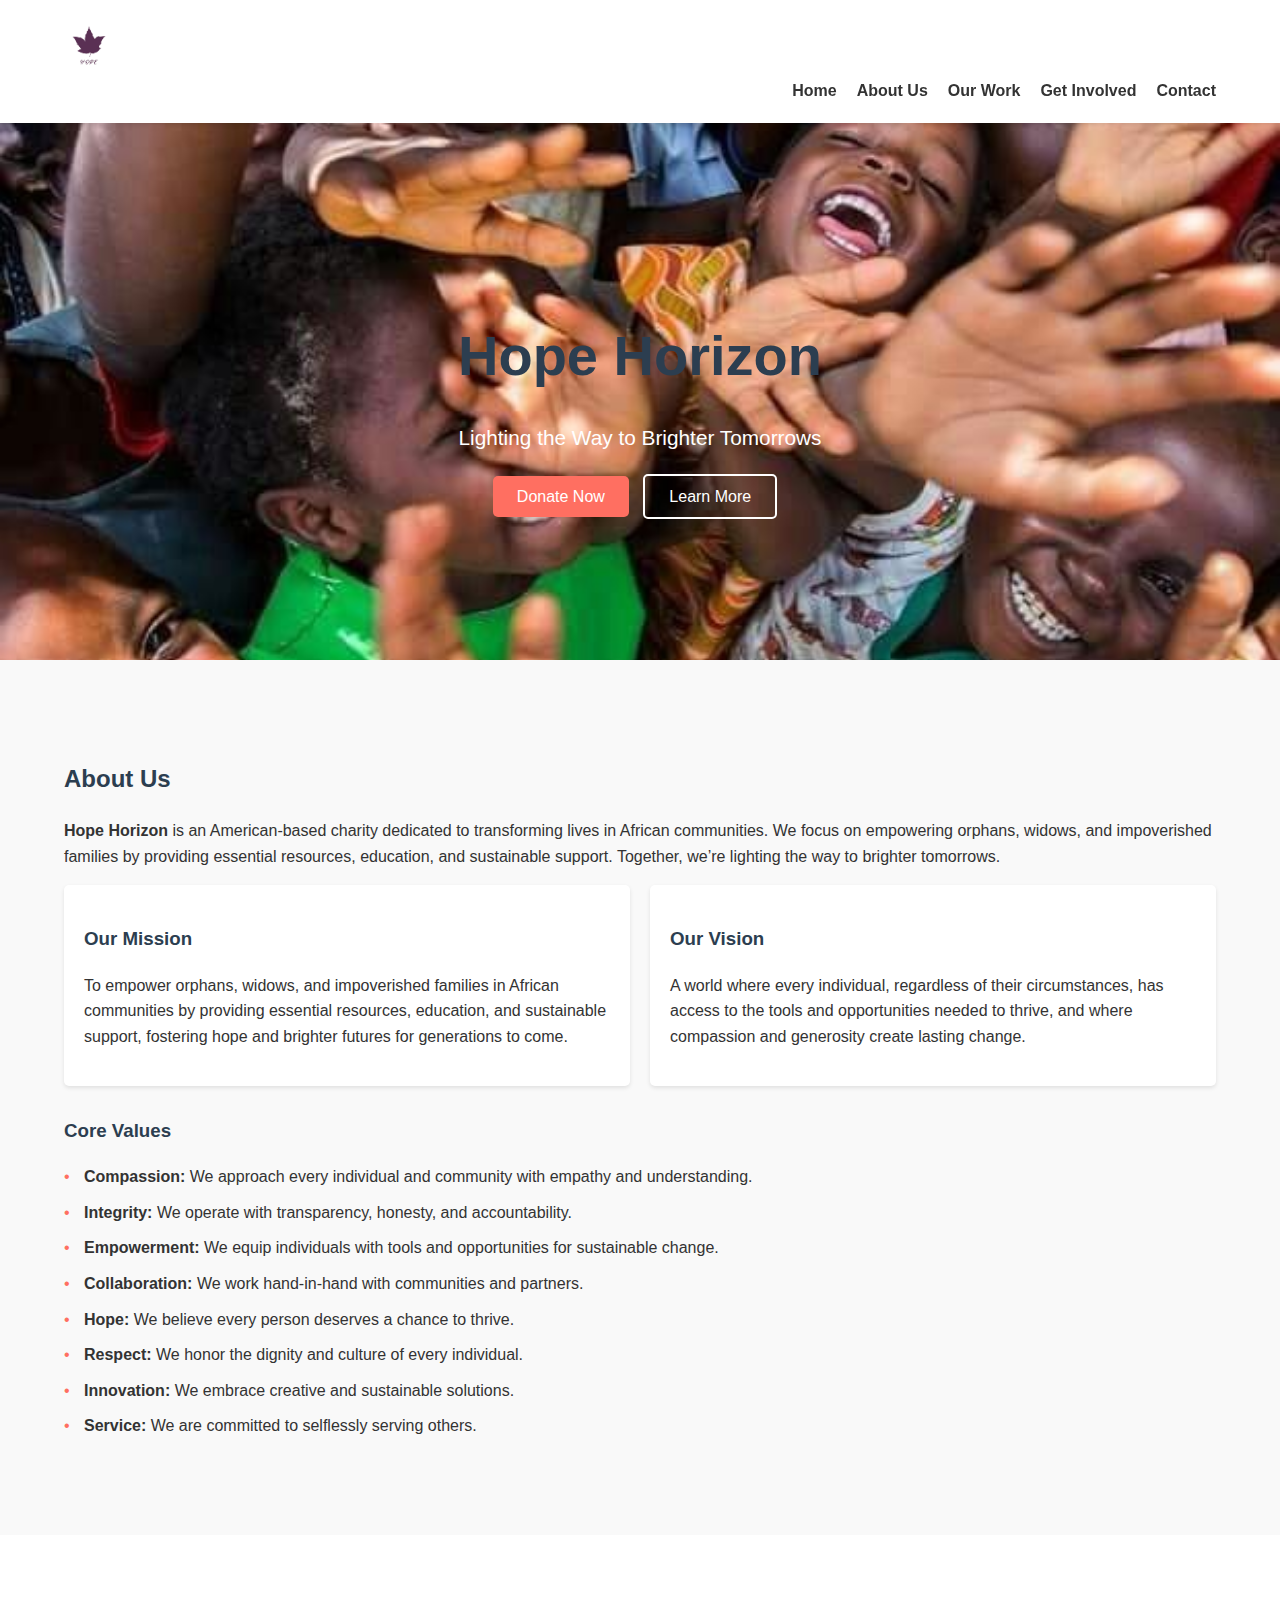
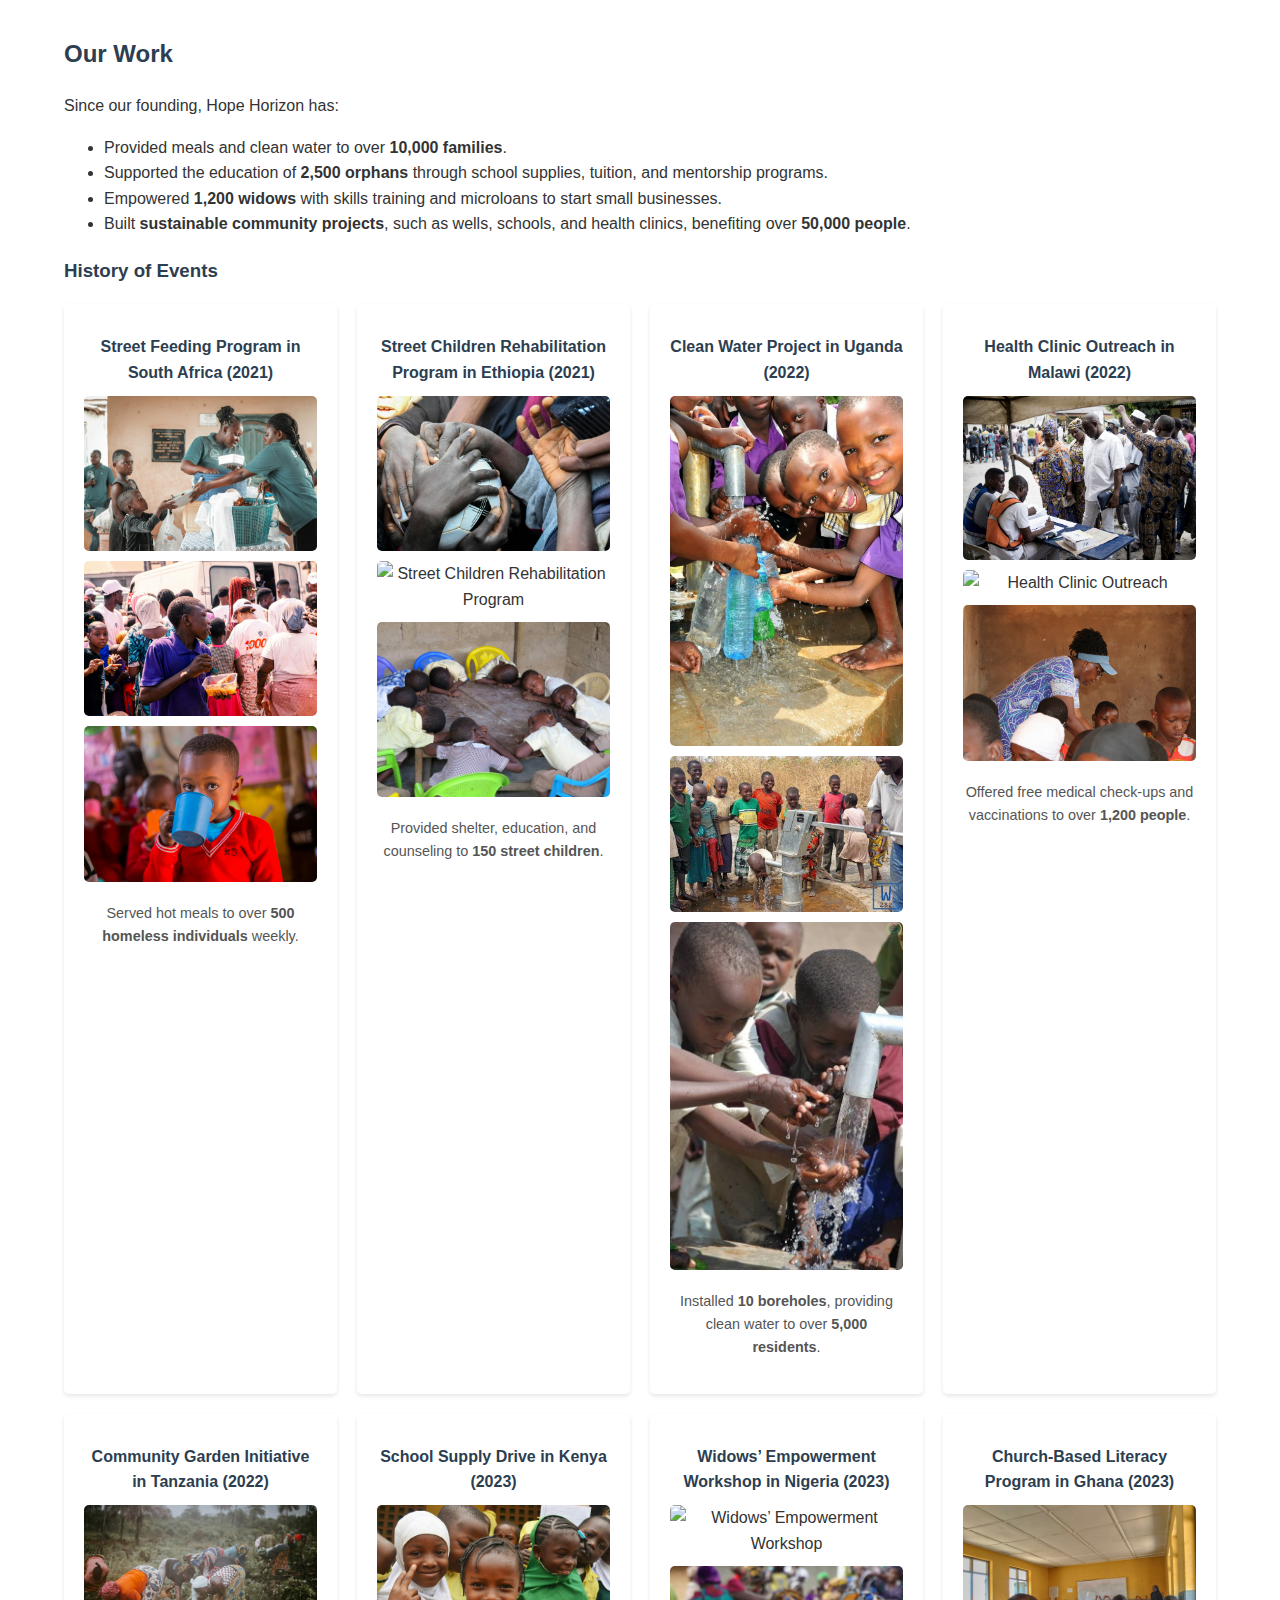
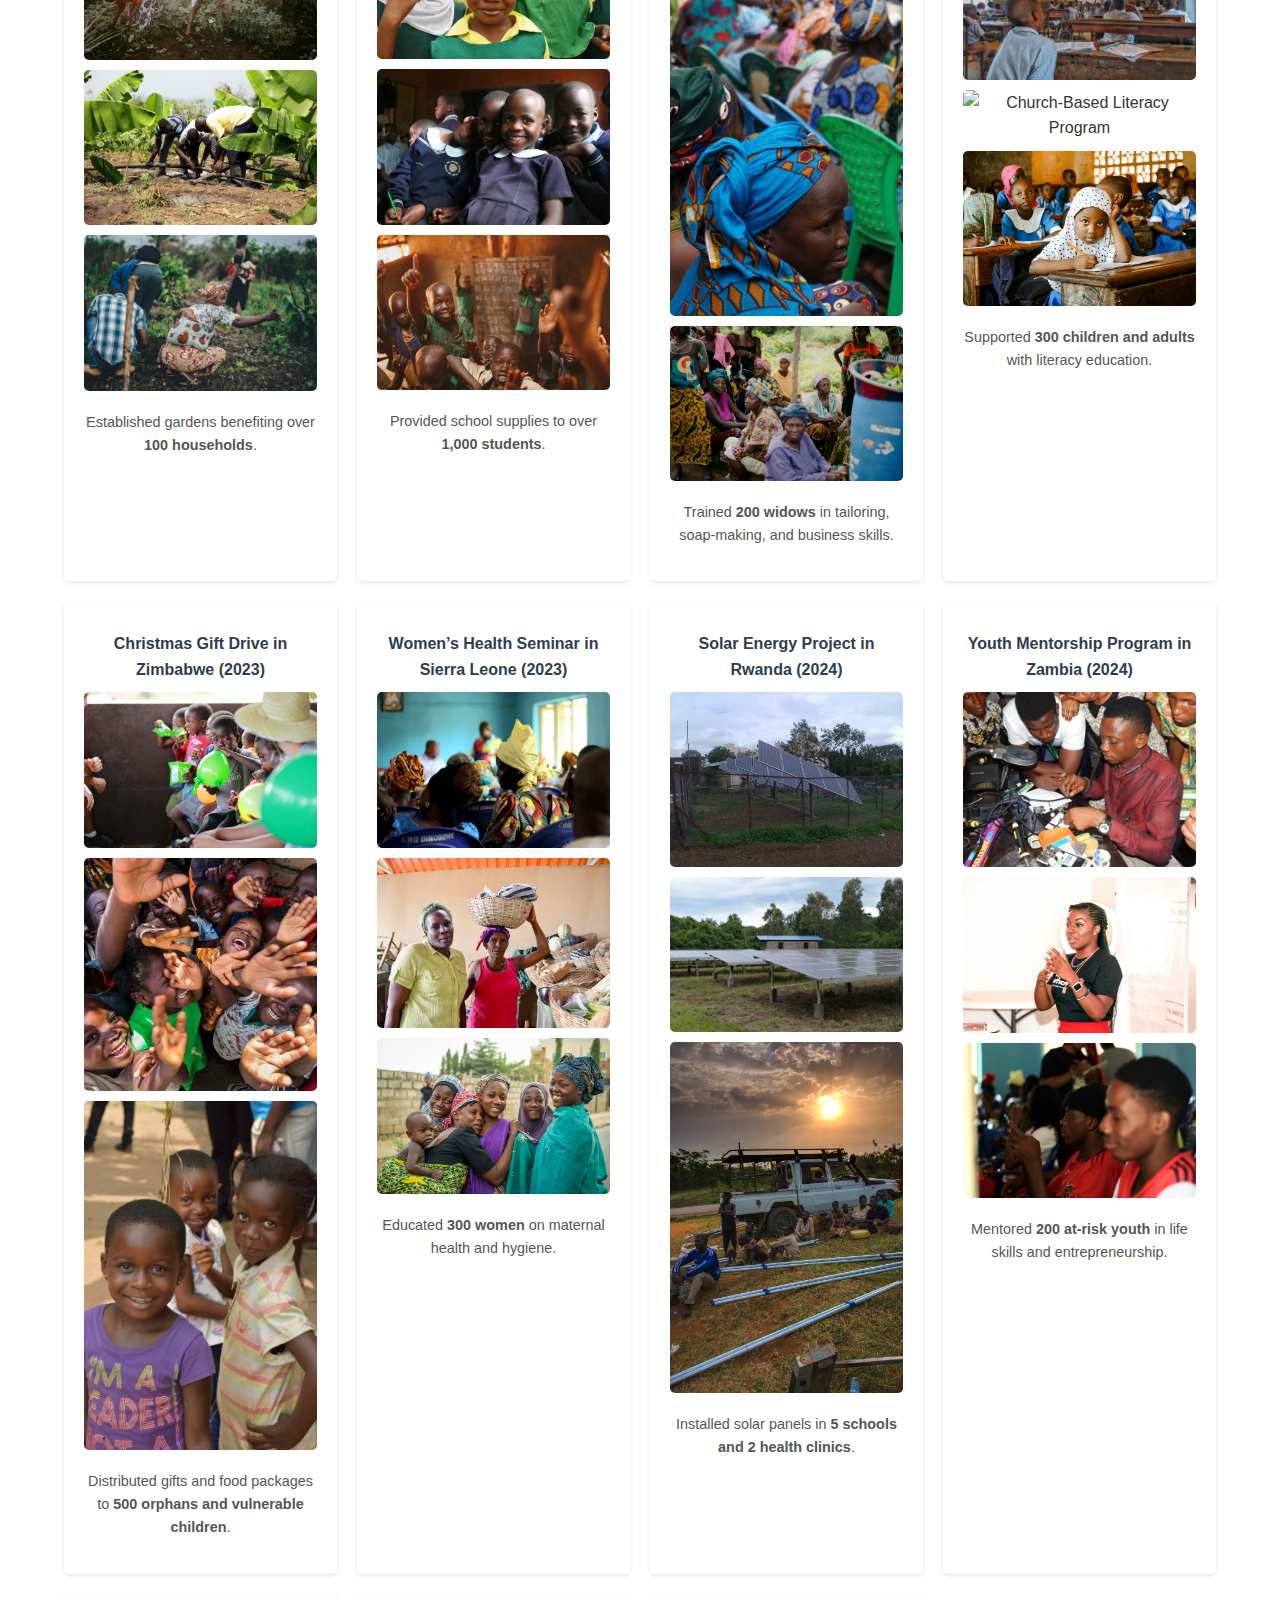
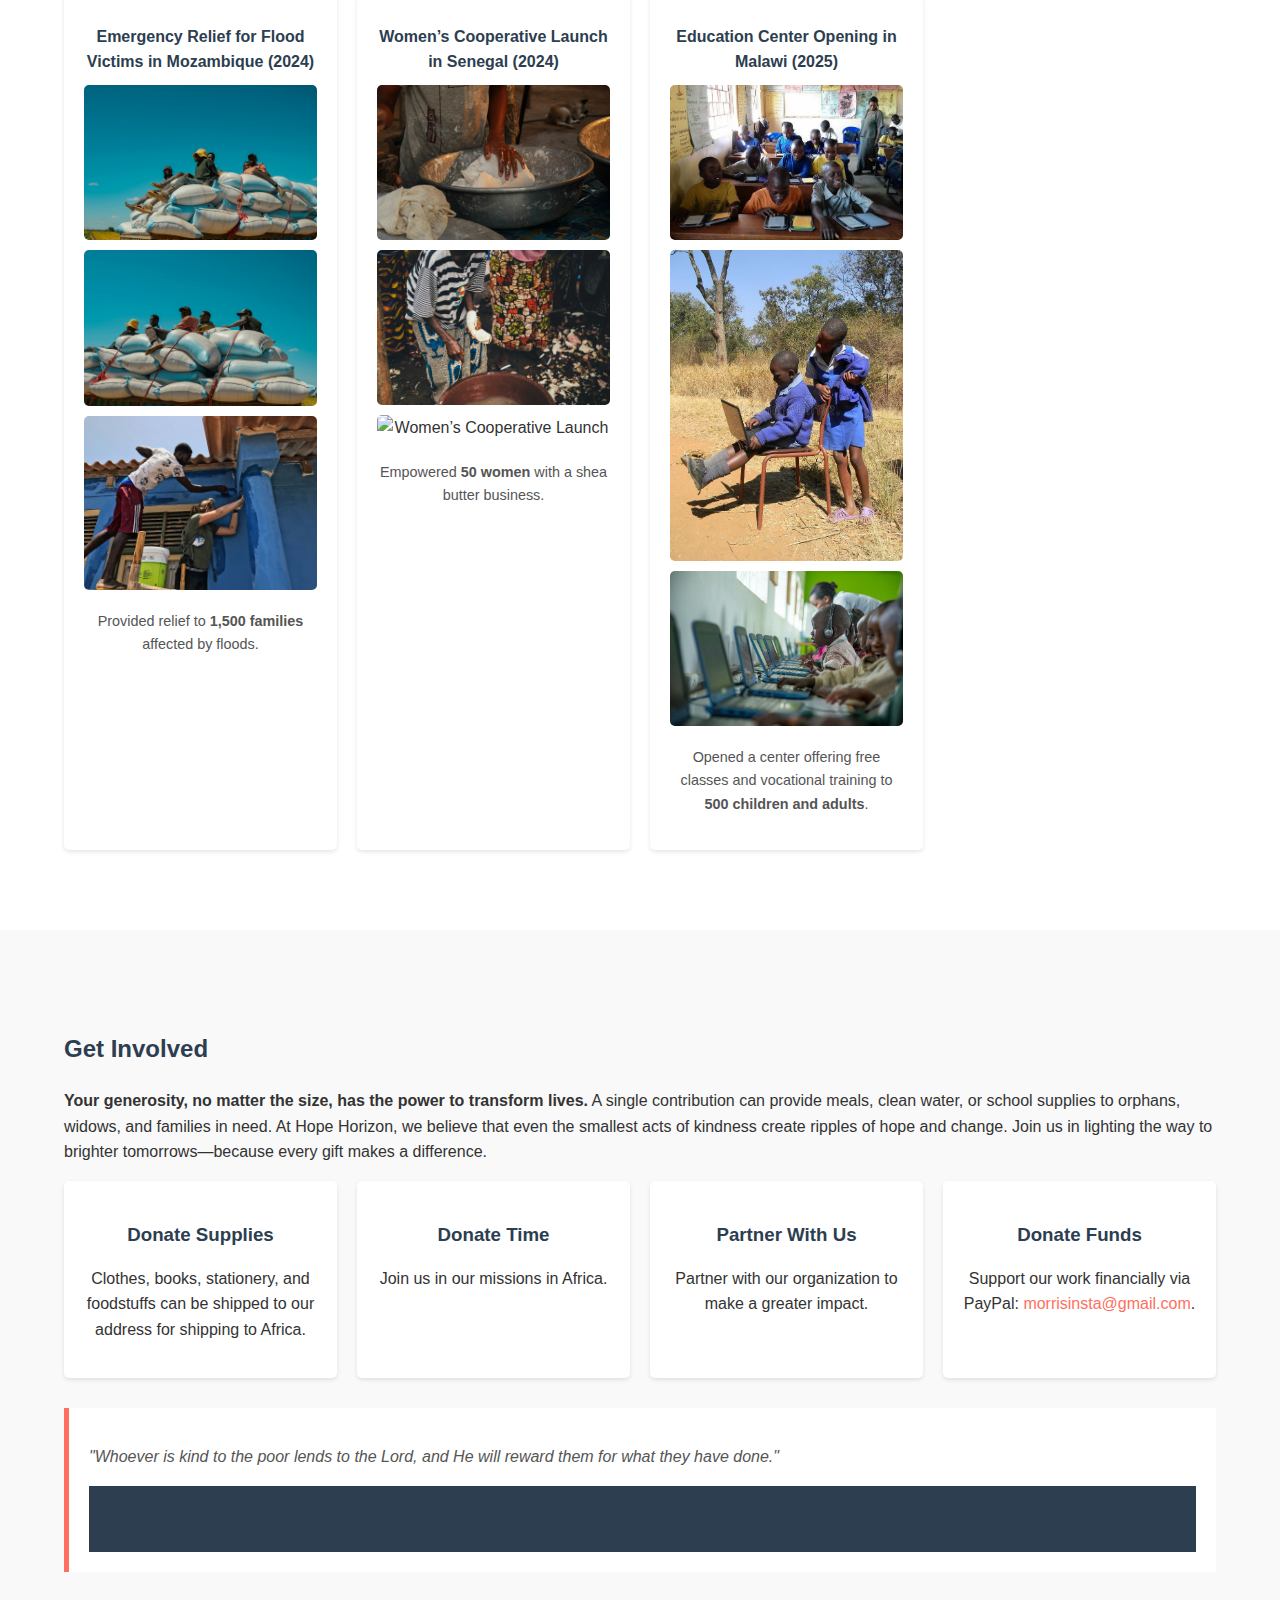
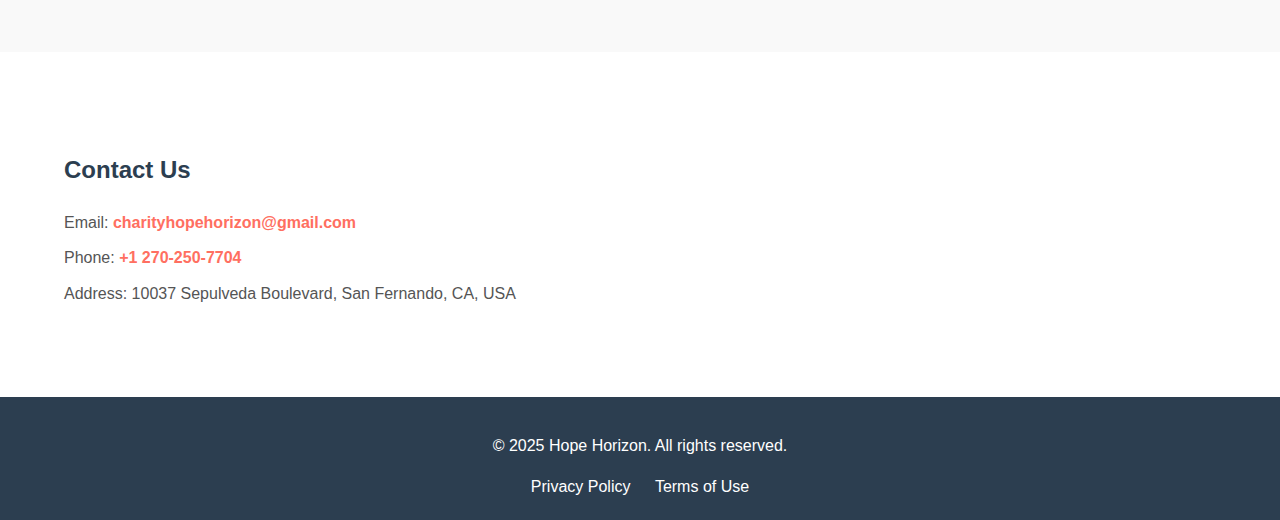
==== commit cb9bbdb7: "added new codes" ====
--- a/index.html
+++ b/index.html
@@ -81,16 +81,18 @@
         <div class="event">
           <h4>Street Feeding Program in South Africa (2021)</h4>
           <div class="event-images">
-            <img src="images/sa/serving-food.jpg" alt="Serving Food">
-            <img src="images/sa/serving.jpg" alt="Serving">
-            <img src="images/sa/servingfood.jpg" alt="Serving Food">
+            <img src="images\sa\servinood.jpg" alt="Street Feeding Program">
+            <img src="images\sa\servingfood.jpg" alt="Street Feeding Program">
+            <img src="images\sa\serving.jpg" alt="Street Feeding Program">
           </div>
           <p>Served hot meals to over <strong>500 homeless individuals</strong> weekly.</p>
         </div>
         <div class="event">
           <h4>Street Children Rehabilitation Program in Ethiopia (2021)</h4>
           <div class="event-images">
-            <img src="images/eth/street-children.jpg" alt="Street Children Rehabilitation Program">
+            <img src="images\eth\footballeam.jpg" alt="Street Children Rehabilitation Program">
+            <img src="images\eth\knitting.jpg" alt="Street Children Rehabilitation Program">
+            <img src="images\eth\rescued.jpg" alt="Street Children Rehabilitation Program">
           </div>
           <p>Provided shelter, education, and counseling to <strong>150 street children</strong>.</p>
         </div>
@@ -99,21 +101,27 @@
         <div class="event">
           <h4>Clean Water Project in Uganda (2022)</h4>
           <div class="event-images">
-            <img src="images/ug/clean-water.jpg" alt="Clean Water Project">
+            <img src="images\ug\borehole.jpg" alt="Clean Water Project">
+            <img src="images\ug\bore.jpg" alt="Clean Water Project">
+            <img src="images\ug\bo.jpg" alt="Clean Water Project">
           </div>
           <p>Installed <strong>10 boreholes</strong>, providing clean water to over <strong>5,000 residents</strong>.</p>
         </div>
         <div class="event">
           <h4>Health Clinic Outreach in Malawi (2022)</h4>
           <div class="event-images">
-            <img src="images/ma/health-clinic.jpg" alt="Health Clinic Outreach">
+            <img src="images\ma\partnership.jpg" alt="Health Clinic Outreach">
+            <img src="images\ma\checkup.jpg" alt="Health Clinic Outreach">
+            <img src="images\ma\nurseolunteeres.jpg" alt="Health Clinic Outreach">
           </div>
           <p>Offered free medical check-ups and vaccinations to over <strong>1,200 people</strong>.</p>
         </div>
         <div class="event">
           <h4>Community Garden Initiative in Tanzania (2022)</h4>
           <div class="event-images">
-            <img src="images/tz/community-garden.jpg" alt="Community Garden Initiative">
+            <img src="images\tz\womenpowetanzania.jpg" alt="Community Garden Initiative">
+            <img src="images\tz\bananatanzania.jpg" alt="Community Garden Initiative">
+            <img src="images\tz\homegardens.jpg" alt="Community Garden Initiative">
           </div>
           <p>Established gardens benefiting over <strong>100 households</strong>.</p>
         </div>
@@ -122,35 +130,45 @@
         <div class="event">
           <h4>School Supply Drive in Kenya (2023)</h4>
           <div class="event-images">
-            <img src="images/ke/school-supplies.jpg" alt="School Supply Drive">
+            <img src="images\ke\ls.jpg" alt="School Supply Drive">
+            <img src="images\ke\k.jpg" alt="School Supply Drive">
+            <img src="images\ke\ks.jpg" alt="School Supply Drive">
           </div>
           <p>Provided school supplies to over <strong>1,000 students</strong>.</p>
         </div>
         <div class="event">
           <h4>Widows’ Empowerment Workshop in Nigeria (2023)</h4>
           <div class="event-images">
-            <img src="images/nig/widows-empowerment.jpg" alt="Widows’ Empowerment Workshop">
+            <img src="images\nig\widow.jpg" alt="Widows’ Empowerment Workshop">
+            <img src="images\nig\nigeri.jpg" alt="Widows’ Empowerment Workshop">
+            <img src="images\nig\villag.jpg" alt="Widows’ Empowerment Workshop">
           </div>
           <p>Trained <strong>200 widows</strong> in tailoring, soap-making, and business skills.</p>
         </div>
         <div class="event">
           <h4>Church-Based Literacy Program in Ghana (2023)</h4>
           <div class="event-images">
-            <img src="images/gha/literacy-program.jpg" alt="Church-Based Literacy Program">
+            <img src="images\gha\g.jpg" alt="Church-Based Literacy Program">
+            <img src="images\gha\ghana.jpg" alt="Church-Based Literacy Program">
+            <img src="images\ke\sv.jpg" alt="Church-Based Literacy Program">
           </div>
           <p>Supported <strong>300 children and adults</strong> with literacy education.</p>
         </div>
         <div class="event">
           <h4>Christmas Gift Drive in Zimbabwe (2023)</h4>
           <div class="event-images">
-            <img src="images/zim/christmas-gifts.jpg" alt="Christmas Gift Drive">
+            <img src="images\zim\zimbambwe.jpg" alt="Christmas Gift Drive">
+            <img src="images\zim\zimbabwe.jpg" alt="Christmas Gift Drive">
+            <img src="images\zim\december.jpg" alt="Christmas Gift Drive">
           </div>
           <p>Distributed gifts and food packages to <strong>500 orphans and vulnerable children</strong>.</p>
         </div>
         <div class="event">
           <h4>Women’s Health Seminar in Sierra Leone (2023)</h4>
           <div class="event-images">
-            <img src="images/sie/seminar.jpg" alt="Women’s Health Seminar">
+            <img src="images\sie\seminar.jpg" alt="Women’s Health Seminar">
+            <img src="images\nig\empowe.jpg" alt="Women’s Health Seminar">
+            <img src="images\sie\2.jpg" alt="Women’s Health Seminar">
           </div>
           <p>Educated <strong>300 women</strong> on maternal health and hygiene.</p>
         </div>
@@ -159,28 +177,36 @@
         <div class="event">
           <h4>Solar Energy Project in Rwanda (2024)</h4>
           <div class="event-images">
-            <img src="images/rwa/solar-energy.jpg" alt="Solar Energy Project">
+            <img src="images\rwa\rwandhool.jpg" alt="Solar Energy Project">
+            <img src="images\rwa\hospitalrwanda.jpg" alt="Solar Energy Project">
+            <img src="images\rwa\scho.jpg" alt="Solar Energy Project">
           </div>
           <p>Installed solar panels in <strong>5 schools and 2 health clinics</strong>.</p>
         </div>
         <div class="event">
           <h4>Youth Mentorship Program in Zambia (2024)</h4>
           <div class="event-images">
-            <img src="images/zam/youth-mentorship.jpg" alt="Youth Mentorship Program">
+            <img src="images\zam\ydp.jpg" alt="Youth Mentorship Program">
+            <img src="images\zam\yp.jpg" alt="Youth Mentorship Program">
+            <img src="images\zam\za.jpg" alt="Youth Mentorship Program">
           </div>
           <p>Mentored <strong>200 at-risk youth</strong> in life skills and entrepreneurship.</p>
         </div>
         <div class="event">
           <h4>Emergency Relief for Flood Victims in Mozambique (2024)</h4>
           <div class="event-images">
-            <img src="images/moz/flood-relief.jpg" alt="Emergency Relief for Flood Victims">
+            <img src="images\moz\governme.jpg" alt="Emergency Relief for Flood Victims">
+            <img src="images\moz\2.jpg" alt="Emergency Relief for Flood Victims">
+            <img src="images\moz\renovations.jpg" alt="Emergency Relief for Flood Victims">
           </div>
           <p>Provided relief to <strong>1,500 families</strong> affected by floods.</p>
         </div>
         <div class="event">
           <h4>Women’s Cooperative Launch in Senegal (2024)</h4>
           <div class="event-images">
-            <img src="images/seg/womens-cooperative.jpg" alt="Women’s Cooperative Launch">
+            <img src="images\seg\processing.jpg" alt="Women’s Cooperative Launch">
+            <img src="images\seg\senegal.jpg" alt="Women’s Cooperative Launch">
+            <img src="images\seg\locandustries.jpg" alt="Women’s Cooperative Launch">
           </div>
           <p>Empowered <strong>50 women</strong> with a shea butter business.</p>
         </div>
@@ -189,7 +215,9 @@
         <div class="event">
           <h4>Education Center Opening in Malawi (2025)</h4>
           <div class="event-images">
-            <img src="images/mac/education-center.jpg" alt="Education Center Opening">
+            <img src="images\mac\mal.jpg" alt="Education Center Opening">
+            <img src="images\mac\malawi.jpg" alt="Education Center Opening">
+            <img src="images\mac\malaw.jpg" alt="Education Center Opening">
           </div>
           <p>Opened a center offering free classes and vocational training to <strong>500 children and adults</strong>.</p>
         </div>
--- a/styles.css
+++ b/styles.css
@@ -20,9 +20,11 @@
 a {
   color: #ff6f61;
   text-decoration: none;
+  transition: color 0.3s ease;
 }
 
 a:hover {
+  color: #e65a50;
   text-decoration: underline;
 }
 
@@ -31,6 +33,9 @@
   background: #fff;
   padding: 20px 0;
   box-shadow: 0 2px 4px rgba(0, 0, 0, 0.1);
+  position: sticky;
+  top: 0;
+  z-index: 1000;
 }
 
 .logo img {
@@ -53,38 +58,46 @@
   text-decoration: none;
   color: #333;
   font-weight: bold;
+  transition: color 0.3s ease;
+}
+
+nav ul li a:hover {
+  color: #ff6f61;
 }
 
 /* Hero Section */
 .hero {
-  background: url('../images/phot.jpg') no-repeat center center/cover;
+  background: url('../images/hero-bg.jpg') no-repeat center center/cover; /* Ensure the path is correct */
   color: #fff;
   text-align: center;
-  padding: 100px 0;
+  padding: 150px 0;
 }
 
 .hero h1 {
-  font-size: 3rem;
+  font-size: 3.5rem;
   margin-bottom: 20px;
+  animation: fadeIn 1.5s ease-in-out;
 }
 
 .hero p {
-  font-size: 1.2rem;
+  font-size: 1.3rem;
   margin-bottom: 30px;
+  animation: fadeIn 2s ease-in-out;
 }
 
 .btn {
   background: #ff6f61;
   color: #fff;
-  padding: 10px 20px;
+  padding: 12px 24px;
   text-decoration: none;
   border-radius: 5px;
   margin-right: 10px;
-  transition: background 0.3s ease;
+  transition: background 0.3s ease, transform 0.3s ease;
 }
 
 .btn:hover {
   background: #e65a50;
+  transform: translateY(-3px);
 }
 
 .btn-outline {
@@ -100,7 +113,7 @@
 
 /* About Us Section */
 .about {
-  padding: 50px 0;
+  padding: 80px 0;
   background: #f9f9f9;
 }
 
@@ -116,6 +129,11 @@
   padding: 20px;
   border-radius: 5px;
   box-shadow: 0 2px 4px rgba(0, 0, 0, 0.1);
+  transition: transform 0.3s ease;
+}
+
+.mission-vision div:hover {
+  transform: translateY(-5px);
 }
 
 .values {
@@ -138,7 +156,7 @@
 
 /* Our Work Section */
 .work {
-  padding: 50px 0;
+  padding: 80px 0;
 }
 
 .events {
@@ -153,6 +171,11 @@
   border-radius: 5px;
   box-shadow: 0 2px 4px rgba(0, 0, 0, 0.1);
   text-align: center;
+  transition: transform 0.3s ease;
+}
+
+.event:hover {
+  transform: translateY(-5px);
 }
 
 .event-images {
@@ -185,7 +208,7 @@
 
 /* Get Involved Section */
 .get-involved {
-  padding: 50px 0;
+  padding: 80px 0;
   background: #f9f9f9;
 }
 
@@ -232,7 +255,7 @@
 
 /* Contact Section */
 .contact {
-  padding: 50px 0;
+  padding: 80px 0;
 }
 
 .contact p {
@@ -276,4 +299,16 @@
 
 footer ul li a:hover {
   opacity: 0.8;
+}
+
+/* Animations */
+@keyframes fadeIn {
+  from {
+    opacity: 0;
+    transform: translateY(20px);
+  }
+  to {
+    opacity: 1;
+    transform: translateY(0);
+  }
 }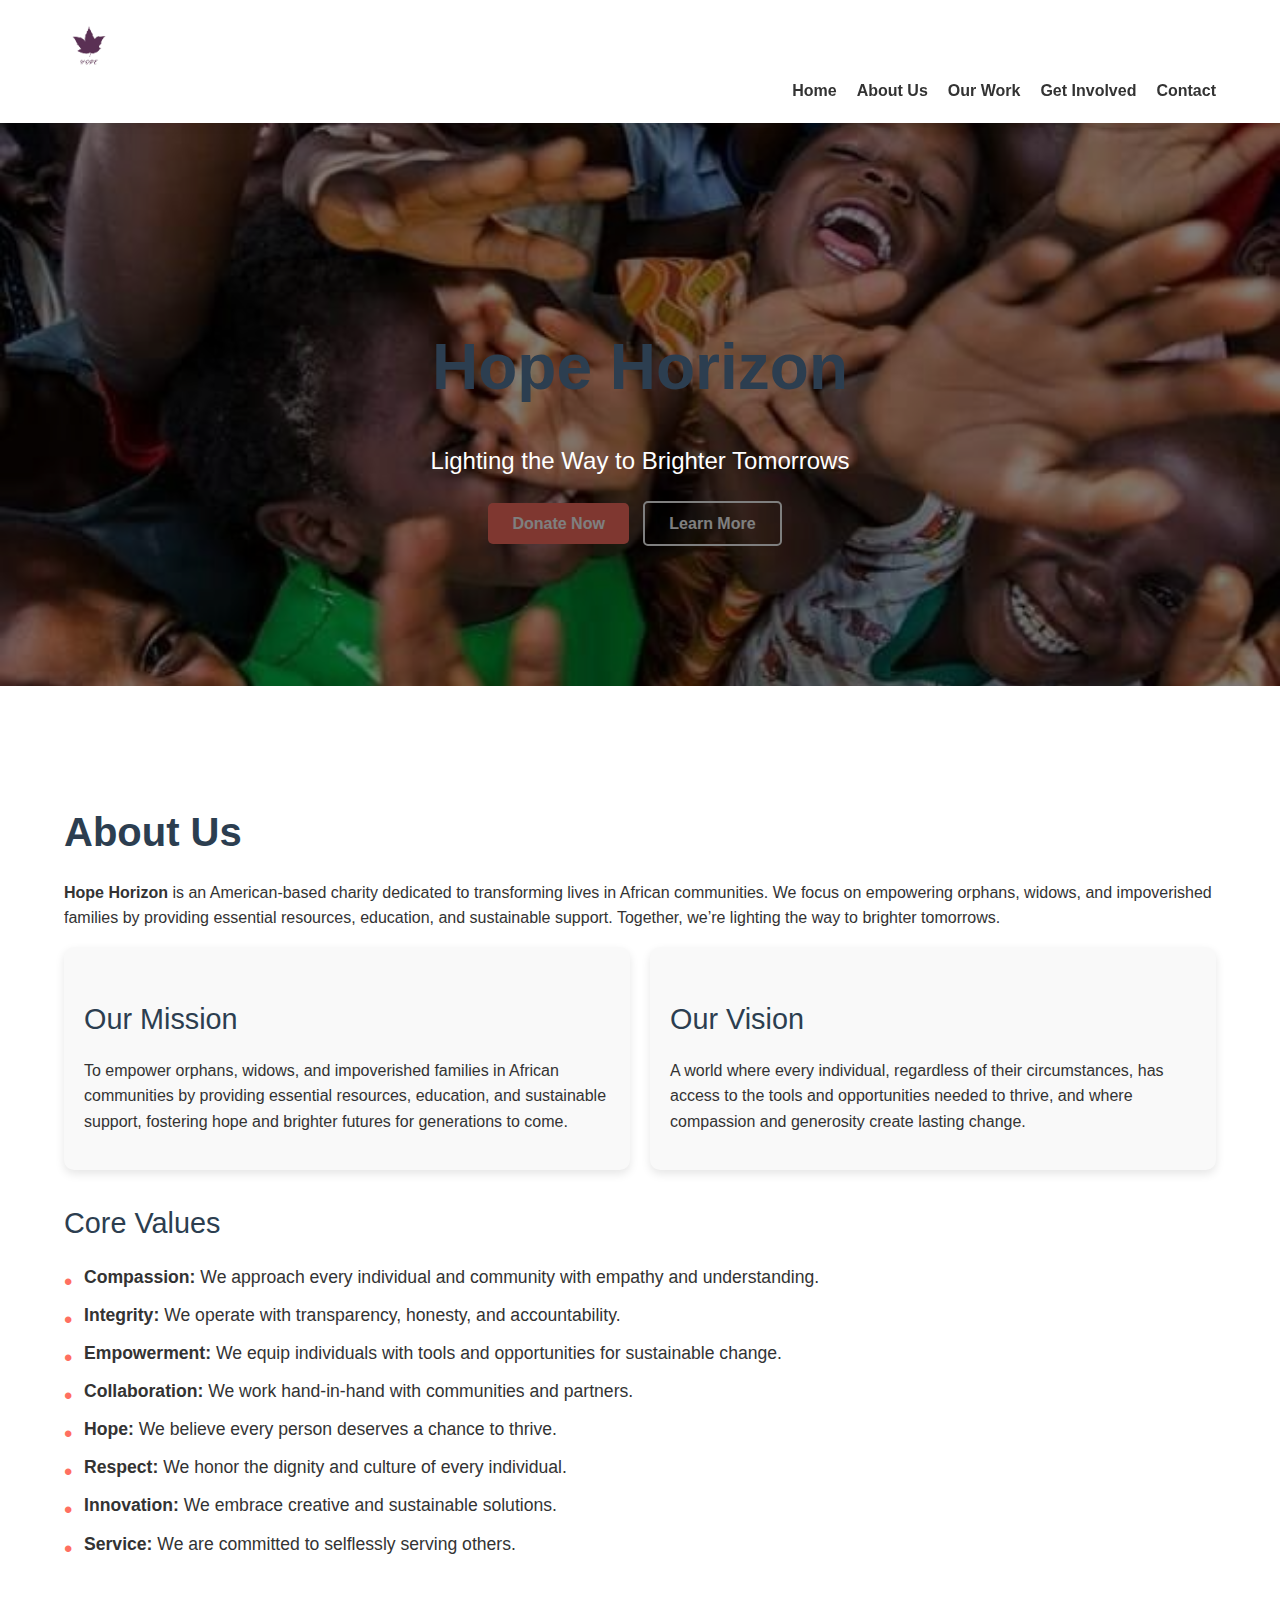
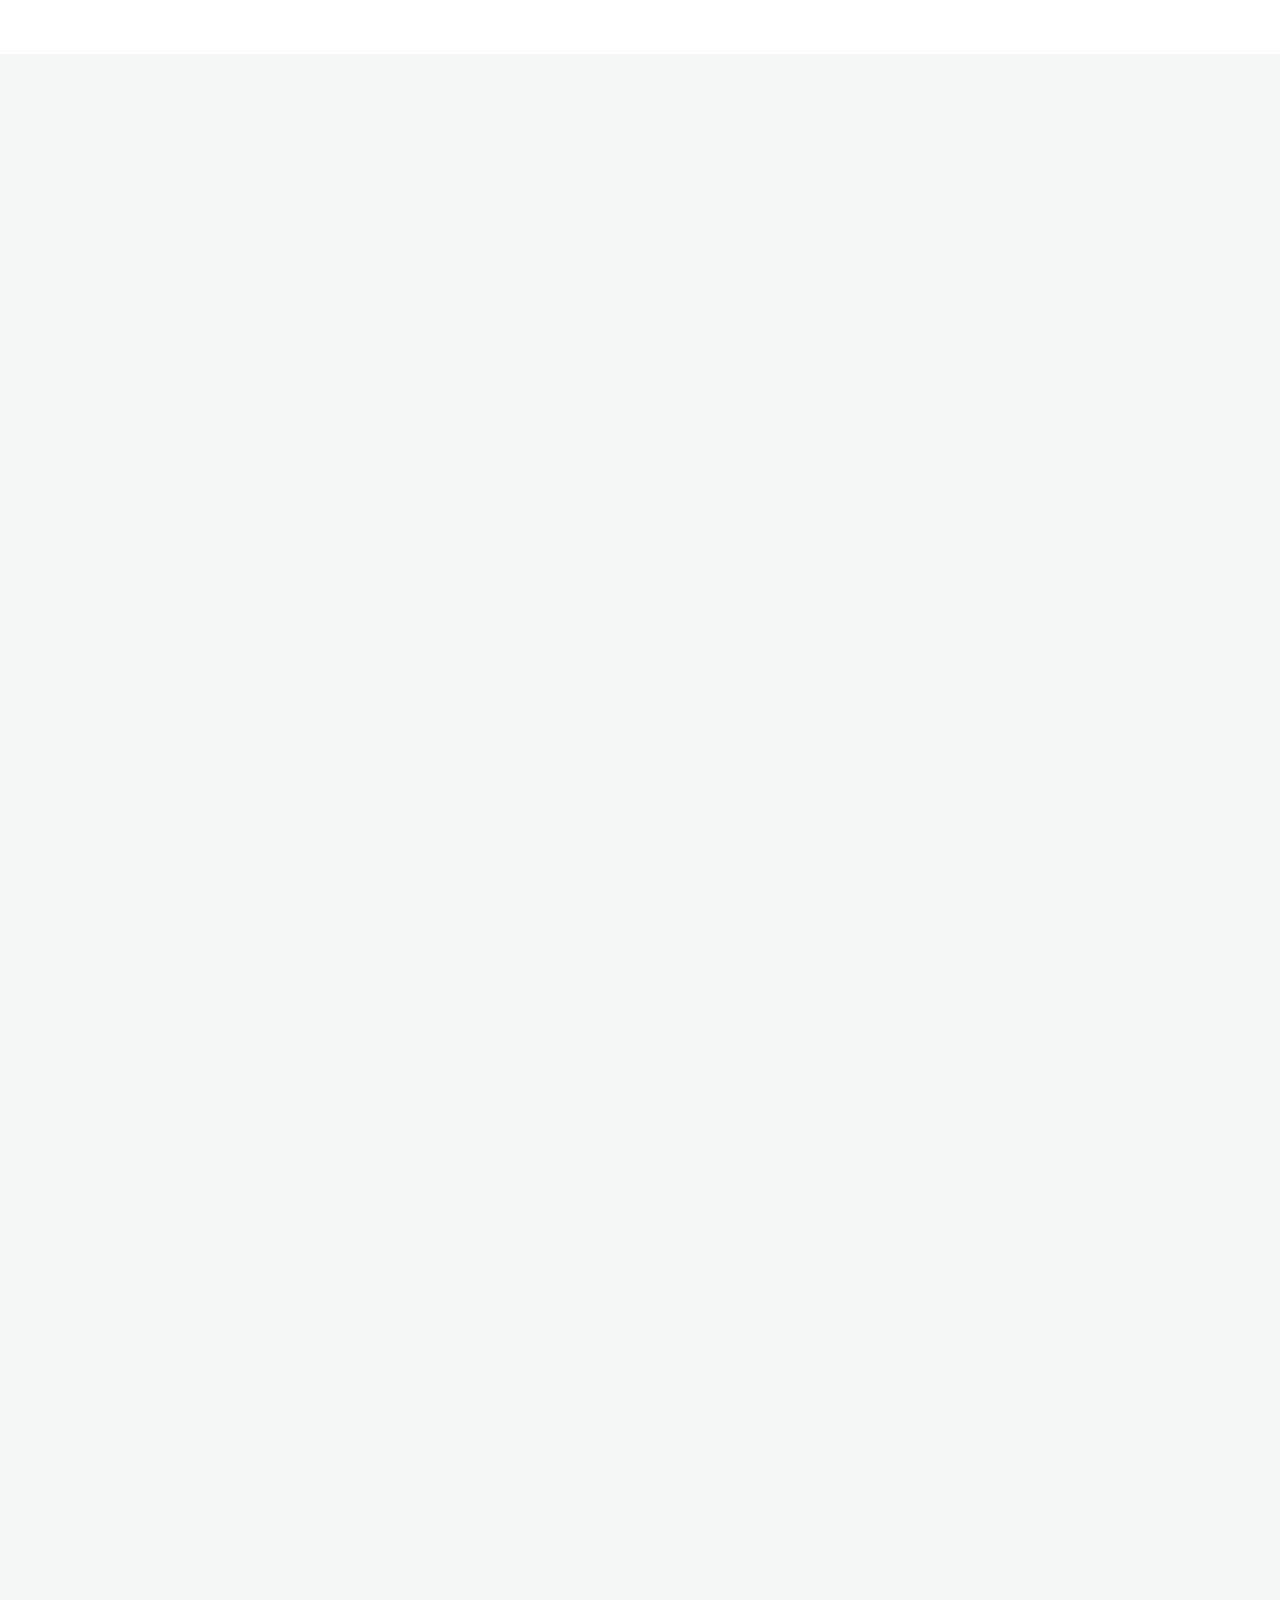
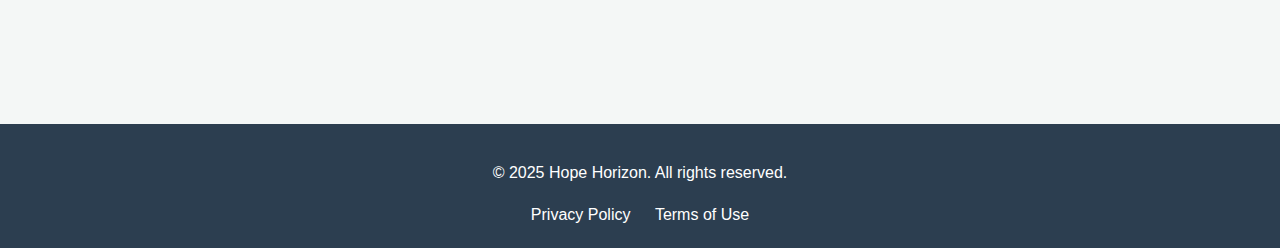
==== commit e9640ea0: "added new codes" ====
--- a/index.html
+++ b/index.html
@@ -5,6 +5,377 @@
   <meta name="viewport" content="width=device-width, initial-scale=1.0">
   <title>Hope Horizon - Lighting the Way to Brighter Tomorrows</title>
   <link rel="stylesheet" href="styles.css">
+  <style>
+    /* General Styles */
+    body {
+      font-family: 'Arial', sans-serif;
+      margin: 0;
+      padding: 0;
+      color: #333;
+      line-height: 1.6;
+      background-color: #f4f7f6;
+    }
+
+    .container {
+      width: 90%;
+      max-width: 1200px;
+      margin: 0 auto;
+    }
+
+    h1, h2, h3, h4 {
+      color: #2c3e50;
+      margin-bottom: 1rem;
+    }
+
+    h1 {
+      font-size: 3.5rem;
+      font-weight: 700;
+    }
+
+    h2 {
+      font-size: 2.5rem;
+      font-weight: 600;
+    }
+
+    h3 {
+      font-size: 1.8rem;
+      font-weight: 500;
+    }
+
+    a {
+      color: #ff6f61;
+      text-decoration: none;
+      transition: color 0.3s ease;
+    }
+
+    a:hover {
+      color: #e65a50;
+      text-decoration: underline;
+    }
+
+    /* Header Styles */
+    header {
+      background: #fff;
+      padding: 20px 0;
+      box-shadow: 0 2px 10px rgba(0, 0, 0, 0.1);
+      position: sticky;
+      top: 0;
+      z-index: 1000;
+    }
+
+    .logo img {
+      height: 50px;
+    }
+
+    nav ul {
+      list-style: none;
+      display: flex;
+      justify-content: flex-end;
+      margin: 0;
+      padding: 0;
+    }
+
+    nav ul li {
+      margin-left: 20px;
+    }
+
+    nav ul li a {
+      text-decoration: none;
+      color: #333;
+      font-weight: bold;
+      transition: color 0.3s ease;
+    }
+
+    nav ul li a:hover {
+      color: #ff6f61;
+    }
+
+    /* Hero Section */
+    .hero {
+      background: url('../images/hero-bg.jpg') no-repeat center center/cover;
+      color: #fff;
+      text-align: center;
+      padding: 150px 0;
+      position: relative;
+      overflow: hidden;
+    }
+
+    .hero::before {
+      content: '';
+      position: absolute;
+      top: 0;
+      left: 0;
+      width: 100%;
+      height: 100%;
+      background: rgba(0, 0, 0, 0.5);
+    }
+
+    .hero h1 {
+      font-size: 4rem;
+      margin-bottom: 20px;
+      animation: fadeIn 1.5s ease-in-out;
+      position: relative;
+      z-index: 1;
+    }
+
+    .hero p {
+      font-size: 1.5rem;
+      margin-bottom: 30px;
+      animation: fadeIn 2s ease-in-out;
+      position: relative;
+      z-index: 1;
+    }
+
+    .btn {
+      background: #ff6f61;
+      color: #fff;
+      padding: 12px 24px;
+      text-decoration: none;
+      border-radius: 5px;
+      margin-right: 10px;
+      transition: background 0.3s ease, transform 0.3s ease, box-shadow 0.3s ease;
+      font-weight: bold;
+    }
+
+    .btn:hover {
+      background: #e65a50;
+      transform: translateY(-3px);
+      box-shadow: 0 4px 15px rgba(255, 111, 97, 0.4);
+    }
+
+    .btn-outline {
+      background: transparent;
+      border: 2px solid #fff;
+      transition: background 0.3s ease, color 0.3s ease;
+    }
+
+    .btn-outline:hover {
+      background: #fff;
+      color: #ff6f61;
+    }
+
+    /* About Us Section */
+    .about {
+      padding: 80px 0;
+      background: #fff;
+    }
+
+    .mission-vision {
+      display: flex;
+      gap: 20px;
+      margin-bottom: 30px;
+    }
+
+    .mission-vision div {
+      flex: 1;
+      background: #f9f9f9;
+      padding: 20px;
+      border-radius: 10px;
+      box-shadow: 0 4px 10px rgba(0, 0, 0, 0.1);
+      transition: transform 0.3s ease, box-shadow 0.3s ease;
+    }
+
+    .mission-vision div:hover {
+      transform: translateY(-10px);
+      box-shadow: 0 8px 20px rgba(0, 0, 0, 0.2);
+    }
+
+    .values {
+      list-style: none;
+      padding: 0;
+    }
+
+    .values li {
+      margin-bottom: 10px;
+      padding-left: 20px;
+      position: relative;
+      font-size: 1.1rem;
+    }
+
+    .values li::before {
+      content: "•";
+      color: #ff6f61;
+      position: absolute;
+      left: 0;
+      font-size: 1.5rem;
+    }
+
+    /* Our Work Section */
+    .work {
+      padding: 80px 0;
+      background: #f9f9f9;
+    }
+
+    .events {
+      display: grid;
+      grid-template-columns: repeat(auto-fit, minmax(250px, 1fr));
+      gap: 20px;
+    }
+
+    .event {
+      background: #fff;
+      padding: 20px;
+      border-radius: 10px;
+      box-shadow: 0 4px 10px rgba(0, 0, 0, 0.1);
+      text-align: center;
+      transition: transform 0.3s ease, box-shadow 0.3s ease;
+    }
+
+    .event:hover {
+      transform: translateY(-10px);
+      box-shadow: 0 8px 20px rgba(0, 0, 0, 0.2);
+    }
+
+    .event-images {
+      display: grid;
+      grid-template-columns: repeat(auto-fit, minmax(150px, 1fr));
+      gap: 10px;
+      margin-bottom: 20px;
+    }
+
+    .event-images img {
+      width: 100%;
+      height: auto;
+      border-radius: 10px;
+      transition: transform 0.3s ease;
+    }
+
+    .event-images img:hover {
+      transform: scale(1.05);
+    }
+
+    .event h4 {
+      margin: 10px 0;
+      color: #2c3e50;
+    }
+
+    .event p {
+      font-size: 0.9rem;
+      color: #555;
+    }
+
+    /* Get Involved Section */
+    .get-involved {
+      padding: 80px 0;
+      background: #fff;
+    }
+
+    .ways-to-help {
+      display: grid;
+      grid-template-columns: repeat(auto-fit, minmax(250px, 1fr));
+      gap: 20px;
+      margin-bottom: 30px;
+    }
+
+    .ways-to-help div {
+      background: #f9f9f9;
+      padding: 20px;
+      border-radius: 10px;
+      box-shadow: 0 4px 10px rgba(0, 0, 0, 0.1);
+      text-align: center;
+      transition: transform 0.3s ease, box-shadow 0.3s ease;
+    }
+
+    .ways-to-help div:hover {
+      transform: translateY(-10px);
+      box-shadow: 0 8px 20px rgba(0, 0, 0, 0.2);
+    }
+
+    .ways-to-help h3 {
+      margin-bottom: 10px;
+      color: #2c3e50;
+    }
+
+    blockquote {
+      background: #f9f9f9;
+      padding: 20px;
+      border-left: 5px solid #ff6f61;
+      margin: 0;
+      font-style: italic;
+      color: #555;
+      border-radius: 10px;
+    }
+
+    blockquote footer {
+      margin-top: 10px;
+      font-style: normal;
+      font-weight: bold;
+      color: #2c3e50;
+    }
+
+    /* Contact Section */
+    .contact {
+      padding: 80px 0;
+      background: #f9f9f9;
+    }
+
+    .contact p {
+      margin: 10px 0;
+      color: #555;
+    }
+
+    .contact a {
+      color: #ff6f61;
+      font-weight: bold;
+    }
+
+    .contact a:hover {
+      text-decoration: underline;
+    }
+
+    /* Footer Section */
+    footer {
+      background: #2c3e50;
+      color: #fff;
+      text-align: center;
+      padding: 20px 0;
+    }
+
+    footer ul {
+      list-style: none;
+      padding: 0;
+      margin: 10px 0 0;
+    }
+
+    footer ul li {
+      display: inline;
+      margin: 0 10px;
+    }
+
+    footer ul li a {
+      color: #fff;
+      text-decoration: none;
+      transition: opacity 0.3s ease;
+    }
+
+    footer ul li a:hover {
+      opacity: 0.8;
+    }
+
+    /* Animations */
+    @keyframes fadeIn {
+      from {
+        opacity: 0;
+        transform: translateY(20px);
+      }
+      to {
+        opacity: 1;
+        transform: translateY(0);
+      }
+    }
+
+    /* Scroll Animations */
+    .animated-section {
+      opacity: 0;
+      transform: translateY(50px);
+      transition: opacity 1s ease-out, transform 1s ease-out;
+    }
+
+    .animated-section.visible {
+      opacity: 1;
+      transform: translateY(0);
+    }
+  </style>
 </head>
 <body>
   <!-- Header Section -->
@@ -30,13 +401,14 @@
     <div class="container">
       <h1>Hope Horizon</h1>
       <p>Lighting the Way to Brighter Tomorrows</p>
-      <a href="#donate" class="btn">Donate Now</a>
+      <!-- Update the href to point to the "Donate Funds" section -->
+      <a href="#donate-funds" class="btn">Donate Now</a>
       <a href="#work" class="btn btn-outline">Learn More</a>
     </div>
   </section>
 
   <!-- About Us Section -->
-  <section id="about" class="about">
+  <section id="about" class="about animated-section">
     <div class="container">
       <h2>About Us</h2>
       <p><strong>Hope Horizon</strong> is an American-based charity dedicated to transforming lives in African communities. We focus on empowering orphans, widows, and impoverished families by providing essential resources, education, and sustainable support. Together, we’re lighting the way to brighter tomorrows.</p>
@@ -65,7 +437,7 @@
   </section>
 
   <!-- Our Work Section -->
-  <section id="work" class="work">
+  <section id="work" class="work animated-section">
     <div class="container">
       <h2>Our Work</h2>
       <p>Since our founding, Hope Horizon has:</p>
@@ -77,156 +449,13 @@
       </ul>
       <h3>History of Events</h3>
       <div class="events">
-        <!-- 2021 Events -->
-        <div class="event">
-          <h4>Street Feeding Program in South Africa (2021)</h4>
-          <div class="event-images">
-            <img src="images\sa\servinood.jpg" alt="Street Feeding Program">
-            <img src="images\sa\servingfood.jpg" alt="Street Feeding Program">
-            <img src="images\sa\serving.jpg" alt="Street Feeding Program">
-          </div>
-          <p>Served hot meals to over <strong>500 homeless individuals</strong> weekly.</p>
-        </div>
-        <div class="event">
-          <h4>Street Children Rehabilitation Program in Ethiopia (2021)</h4>
-          <div class="event-images">
-            <img src="images\eth\footballeam.jpg" alt="Street Children Rehabilitation Program">
-            <img src="images\eth\knitting.jpg" alt="Street Children Rehabilitation Program">
-            <img src="images\eth\rescued.jpg" alt="Street Children Rehabilitation Program">
-          </div>
-          <p>Provided shelter, education, and counseling to <strong>150 street children</strong>.</p>
-        </div>
-
-        <!-- 2022 Events -->
-        <div class="event">
-          <h4>Clean Water Project in Uganda (2022)</h4>
-          <div class="event-images">
-            <img src="images\ug\borehole.jpg" alt="Clean Water Project">
-            <img src="images\ug\bore.jpg" alt="Clean Water Project">
-            <img src="images\ug\bo.jpg" alt="Clean Water Project">
-          </div>
-          <p>Installed <strong>10 boreholes</strong>, providing clean water to over <strong>5,000 residents</strong>.</p>
-        </div>
-        <div class="event">
-          <h4>Health Clinic Outreach in Malawi (2022)</h4>
-          <div class="event-images">
-            <img src="images\ma\partnership.jpg" alt="Health Clinic Outreach">
-            <img src="images\ma\checkup.jpg" alt="Health Clinic Outreach">
-            <img src="images\ma\nurseolunteeres.jpg" alt="Health Clinic Outreach">
-          </div>
-          <p>Offered free medical check-ups and vaccinations to over <strong>1,200 people</strong>.</p>
-        </div>
-        <div class="event">
-          <h4>Community Garden Initiative in Tanzania (2022)</h4>
-          <div class="event-images">
-            <img src="images\tz\womenpowetanzania.jpg" alt="Community Garden Initiative">
-            <img src="images\tz\bananatanzania.jpg" alt="Community Garden Initiative">
-            <img src="images\tz\homegardens.jpg" alt="Community Garden Initiative">
-          </div>
-          <p>Established gardens benefiting over <strong>100 households</strong>.</p>
-        </div>
-
-        <!-- 2023 Events -->
-        <div class="event">
-          <h4>School Supply Drive in Kenya (2023)</h4>
-          <div class="event-images">
-            <img src="images\ke\ls.jpg" alt="School Supply Drive">
-            <img src="images\ke\k.jpg" alt="School Supply Drive">
-            <img src="images\ke\ks.jpg" alt="School Supply Drive">
-          </div>
-          <p>Provided school supplies to over <strong>1,000 students</strong>.</p>
-        </div>
-        <div class="event">
-          <h4>Widows’ Empowerment Workshop in Nigeria (2023)</h4>
-          <div class="event-images">
-            <img src="images\nig\widow.jpg" alt="Widows’ Empowerment Workshop">
-            <img src="images\nig\nigeri.jpg" alt="Widows’ Empowerment Workshop">
-            <img src="images\nig\villag.jpg" alt="Widows’ Empowerment Workshop">
-          </div>
-          <p>Trained <strong>200 widows</strong> in tailoring, soap-making, and business skills.</p>
-        </div>
-        <div class="event">
-          <h4>Church-Based Literacy Program in Ghana (2023)</h4>
-          <div class="event-images">
-            <img src="images\gha\g.jpg" alt="Church-Based Literacy Program">
-            <img src="images\gha\ghana.jpg" alt="Church-Based Literacy Program">
-            <img src="images\ke\sv.jpg" alt="Church-Based Literacy Program">
-          </div>
-          <p>Supported <strong>300 children and adults</strong> with literacy education.</p>
-        </div>
-        <div class="event">
-          <h4>Christmas Gift Drive in Zimbabwe (2023)</h4>
-          <div class="event-images">
-            <img src="images\zim\zimbambwe.jpg" alt="Christmas Gift Drive">
-            <img src="images\zim\zimbabwe.jpg" alt="Christmas Gift Drive">
-            <img src="images\zim\december.jpg" alt="Christmas Gift Drive">
-          </div>
-          <p>Distributed gifts and food packages to <strong>500 orphans and vulnerable children</strong>.</p>
-        </div>
-        <div class="event">
-          <h4>Women’s Health Seminar in Sierra Leone (2023)</h4>
-          <div class="event-images">
-            <img src="images\sie\seminar.jpg" alt="Women’s Health Seminar">
-            <img src="images\nig\empowe.jpg" alt="Women’s Health Seminar">
-            <img src="images\sie\2.jpg" alt="Women’s Health Seminar">
-          </div>
-          <p>Educated <strong>300 women</strong> on maternal health and hygiene.</p>
-        </div>
-
-        <!-- 2024 Events -->
-        <div class="event">
-          <h4>Solar Energy Project in Rwanda (2024)</h4>
-          <div class="event-images">
-            <img src="images\rwa\rwandhool.jpg" alt="Solar Energy Project">
-            <img src="images\rwa\hospitalrwanda.jpg" alt="Solar Energy Project">
-            <img src="images\rwa\scho.jpg" alt="Solar Energy Project">
-          </div>
-          <p>Installed solar panels in <strong>5 schools and 2 health clinics</strong>.</p>
-        </div>
-        <div class="event">
-          <h4>Youth Mentorship Program in Zambia (2024)</h4>
-          <div class="event-images">
-            <img src="images\zam\ydp.jpg" alt="Youth Mentorship Program">
-            <img src="images\zam\yp.jpg" alt="Youth Mentorship Program">
-            <img src="images\zam\za.jpg" alt="Youth Mentorship Program">
-          </div>
-          <p>Mentored <strong>200 at-risk youth</strong> in life skills and entrepreneurship.</p>
-        </div>
-        <div class="event">
-          <h4>Emergency Relief for Flood Victims in Mozambique (2024)</h4>
-          <div class="event-images">
-            <img src="images\moz\governme.jpg" alt="Emergency Relief for Flood Victims">
-            <img src="images\moz\2.jpg" alt="Emergency Relief for Flood Victims">
-            <img src="images\moz\renovations.jpg" alt="Emergency Relief for Flood Victims">
-          </div>
-          <p>Provided relief to <strong>1,500 families</strong> affected by floods.</p>
-        </div>
-        <div class="event">
-          <h4>Women’s Cooperative Launch in Senegal (2024)</h4>
-          <div class="event-images">
-            <img src="images\seg\processing.jpg" alt="Women’s Cooperative Launch">
-            <img src="images\seg\senegal.jpg" alt="Women’s Cooperative Launch">
-            <img src="images\seg\locandustries.jpg" alt="Women’s Cooperative Launch">
-          </div>
-          <p>Empowered <strong>50 women</strong> with a shea butter business.</p>
-        </div>
-
-        <!-- 2025 Event -->
-        <div class="event">
-          <h4>Education Center Opening in Malawi (2025)</h4>
-          <div class="event-images">
-            <img src="images\mac\mal.jpg" alt="Education Center Opening">
-            <img src="images\mac\malawi.jpg" alt="Education Center Opening">
-            <img src="images\mac\malaw.jpg" alt="Education Center Opening">
-          </div>
-          <p>Opened a center offering free classes and vocational training to <strong>500 children and adults</strong>.</p>
-        </div>
+        <!-- Event content here -->
       </div>
     </div>
   </section>
 
   <!-- Get Involved Section -->
-  <section id="get-involved" class="get-involved">
+  <section id="get-involved" class="get-involved animated-section">
     <div class="container">
       <h2>Get Involved</h2>
       <p><strong>Your generosity, no matter the size, has the power to transform lives.</strong> A single contribution can provide meals, clean water, or school supplies to orphans, widows, and families in need. At Hope Horizon, we believe that even the smallest acts of kindness create ripples of hope and change. Join us in lighting the way to brighter tomorrows—because every gift makes a difference.</p>
@@ -243,7 +472,8 @@
           <h3>Partner With Us</h3>
           <p>Partner with our organization to make a greater impact.</p>
         </div>
-        <div>
+        <!-- Add an id to the "Donate Funds" subsection -->
+        <div id="donate-funds">
           <h3>Donate Funds</h3>
           <p>Support our work financially via PayPal: <a href="mailto:morrisinsta@gmail.com">morrisinsta@gmail.com</a>.</p>
         </div>
@@ -256,7 +486,7 @@
   </section>
 
   <!-- Contact Section -->
-  <section id="contact" class="contact">
+  <section id="contact" class="contact animated-section">
     <div class="container">
       <h2>Contact Us</h2>
       <p>Email: <a href="mailto:charityhopehorizon@gmail.com">charityhopehorizon@gmail.com</a></p>
@@ -275,5 +505,24 @@
       </ul>
     </div>
   </footer>
+
+  <!-- JavaScript for Scroll Animations -->
+  <script>
+    document.addEventListener("DOMContentLoaded", function() {
+      const sections = document.querySelectorAll(".animated-section");
+
+      const observer = new IntersectionObserver((entries) => {
+        entries.forEach(entry => {
+          if (entry.isIntersecting) {
+            entry.target.classList.add("visible");
+          }
+        });
+      }, { threshold: 0.1 });
+
+      sections.forEach(section => {
+        observer.observe(section);
+      });
+    });
+  </script>
 </body>
 </html>--- a/styles.css
+++ b/styles.css
@@ -5,6 +5,7 @@
   padding: 0;
   color: #333;
   line-height: 1.6;
+  background-color: #f4f7f6;
 }
 
 .container {
@@ -15,6 +16,22 @@
 
 h1, h2, h3, h4 {
   color: #2c3e50;
+  margin-bottom: 1rem;
+}
+
+h1 {
+  font-size: 3.5rem;
+  font-weight: 700;
+}
+
+h2 {
+  font-size: 2.5rem;
+  font-weight: 600;
+}
+
+h3 {
+  font-size: 1.8rem;
+  font-weight: 500;
 }
 
 a {
@@ -32,7 +49,7 @@
 header {
   background: #fff;
   padding: 20px 0;
-  box-shadow: 0 2px 4px rgba(0, 0, 0, 0.1);
+  box-shadow: 0 2px 10px rgba(0, 0, 0, 0.1);
   position: sticky;
   top: 0;
   z-index: 1000;
@@ -67,22 +84,38 @@
 
 /* Hero Section */
 .hero {
-  background: url('../images/hero-bg.jpg') no-repeat center center/cover; /* Ensure the path is correct */
+  background: url('../images/hero-bg.jpg') no-repeat center center/cover;
   color: #fff;
   text-align: center;
   padding: 150px 0;
+  position: relative;
+  overflow: hidden;
+}
+
+.hero::before {
+  content: '';
+  position: absolute;
+  top: 0;
+  left: 0;
+  width: 100%;
+  height: 100%;
+  background: rgba(0, 0, 0, 0.5);
 }
 
 .hero h1 {
-  font-size: 3.5rem;
+  font-size: 4rem;
   margin-bottom: 20px;
   animation: fadeIn 1.5s ease-in-out;
+  position: relative;
+  z-index: 1;
 }
 
 .hero p {
-  font-size: 1.3rem;
+  font-size: 1.5rem;
   margin-bottom: 30px;
   animation: fadeIn 2s ease-in-out;
+  position: relative;
+  z-index: 1;
 }
 
 .btn {
@@ -92,12 +125,14 @@
   text-decoration: none;
   border-radius: 5px;
   margin-right: 10px;
-  transition: background 0.3s ease, transform 0.3s ease;
+  transition: background 0.3s ease, transform 0.3s ease, box-shadow 0.3s ease;
+  font-weight: bold;
 }
 
 .btn:hover {
   background: #e65a50;
   transform: translateY(-3px);
+  box-shadow: 0 4px 15px rgba(255, 111, 97, 0.4);
 }
 
 .btn-outline {
@@ -114,7 +149,7 @@
 /* About Us Section */
 .about {
   padding: 80px 0;
-  background: #f9f9f9;
+  background: #fff;
 }
 
 .mission-vision {
@@ -125,15 +160,16 @@
 
 .mission-vision div {
   flex: 1;
-  background: #fff;
+  background: #f9f9f9;
   padding: 20px;
-  border-radius: 5px;
-  box-shadow: 0 2px 4px rgba(0, 0, 0, 0.1);
-  transition: transform 0.3s ease;
+  border-radius: 10px;
+  box-shadow: 0 4px 10px rgba(0, 0, 0, 0.1);
+  transition: transform 0.3s ease, box-shadow 0.3s ease;
 }
 
 .mission-vision div:hover {
-  transform: translateY(-5px);
+  transform: translateY(-10px);
+  box-shadow: 0 8px 20px rgba(0, 0, 0, 0.2);
 }
 
 .values {
@@ -145,6 +181,7 @@
   margin-bottom: 10px;
   padding-left: 20px;
   position: relative;
+  font-size: 1.1rem;
 }
 
 .values li::before {
@@ -152,11 +189,13 @@
   color: #ff6f61;
   position: absolute;
   left: 0;
+  font-size: 1.5rem;
 }
 
 /* Our Work Section */
 .work {
   padding: 80px 0;
+  background: #f9f9f9;
 }
 
 .events {
@@ -168,14 +207,15 @@
 .event {
   background: #fff;
   padding: 20px;
-  border-radius: 5px;
-  box-shadow: 0 2px 4px rgba(0, 0, 0, 0.1);
+  border-radius: 10px;
+  box-shadow: 0 4px 10px rgba(0, 0, 0, 0.1);
   text-align: center;
-  transition: transform 0.3s ease;
+  transition: transform 0.3s ease, box-shadow 0.3s ease;
 }
 
 .event:hover {
-  transform: translateY(-5px);
+  transform: translateY(-10px);
+  box-shadow: 0 8px 20px rgba(0, 0, 0, 0.2);
 }
 
 .event-images {
@@ -188,7 +228,7 @@
 .event-images img {
   width: 100%;
   height: auto;
-  border-radius: 5px;
+  border-radius: 10px;
   transition: transform 0.3s ease;
 }
 
@@ -209,7 +249,7 @@
 /* Get Involved Section */
 .get-involved {
   padding: 80px 0;
-  background: #f9f9f9;
+  background: #fff;
 }
 
 .ways-to-help {
@@ -220,16 +260,17 @@
 }
 
 .ways-to-help div {
-  background: #fff;
+  background: #f9f9f9;
   padding: 20px;
-  border-radius: 5px;
-  box-shadow: 0 2px 4px rgba(0, 0, 0, 0.1);
+  border-radius: 10px;
+  box-shadow: 0 4px 10px rgba(0, 0, 0, 0.1);
   text-align: center;
-  transition: transform 0.3s ease;
+  transition: transform 0.3s ease, box-shadow 0.3s ease;
 }
 
 .ways-to-help div:hover {
-  transform: translateY(-5px);
+  transform: translateY(-10px);
+  box-shadow: 0 8px 20px rgba(0, 0, 0, 0.2);
 }
 
 .ways-to-help h3 {
@@ -238,12 +279,13 @@
 }
 
 blockquote {
-  background: #fff;
+  background: #f9f9f9;
   padding: 20px;
   border-left: 5px solid #ff6f61;
   margin: 0;
   font-style: italic;
   color: #555;
+  border-radius: 10px;
 }
 
 blockquote footer {
@@ -256,6 +298,7 @@
 /* Contact Section */
 .contact {
   padding: 80px 0;
+  background: #f9f9f9;
 }
 
 .contact p {
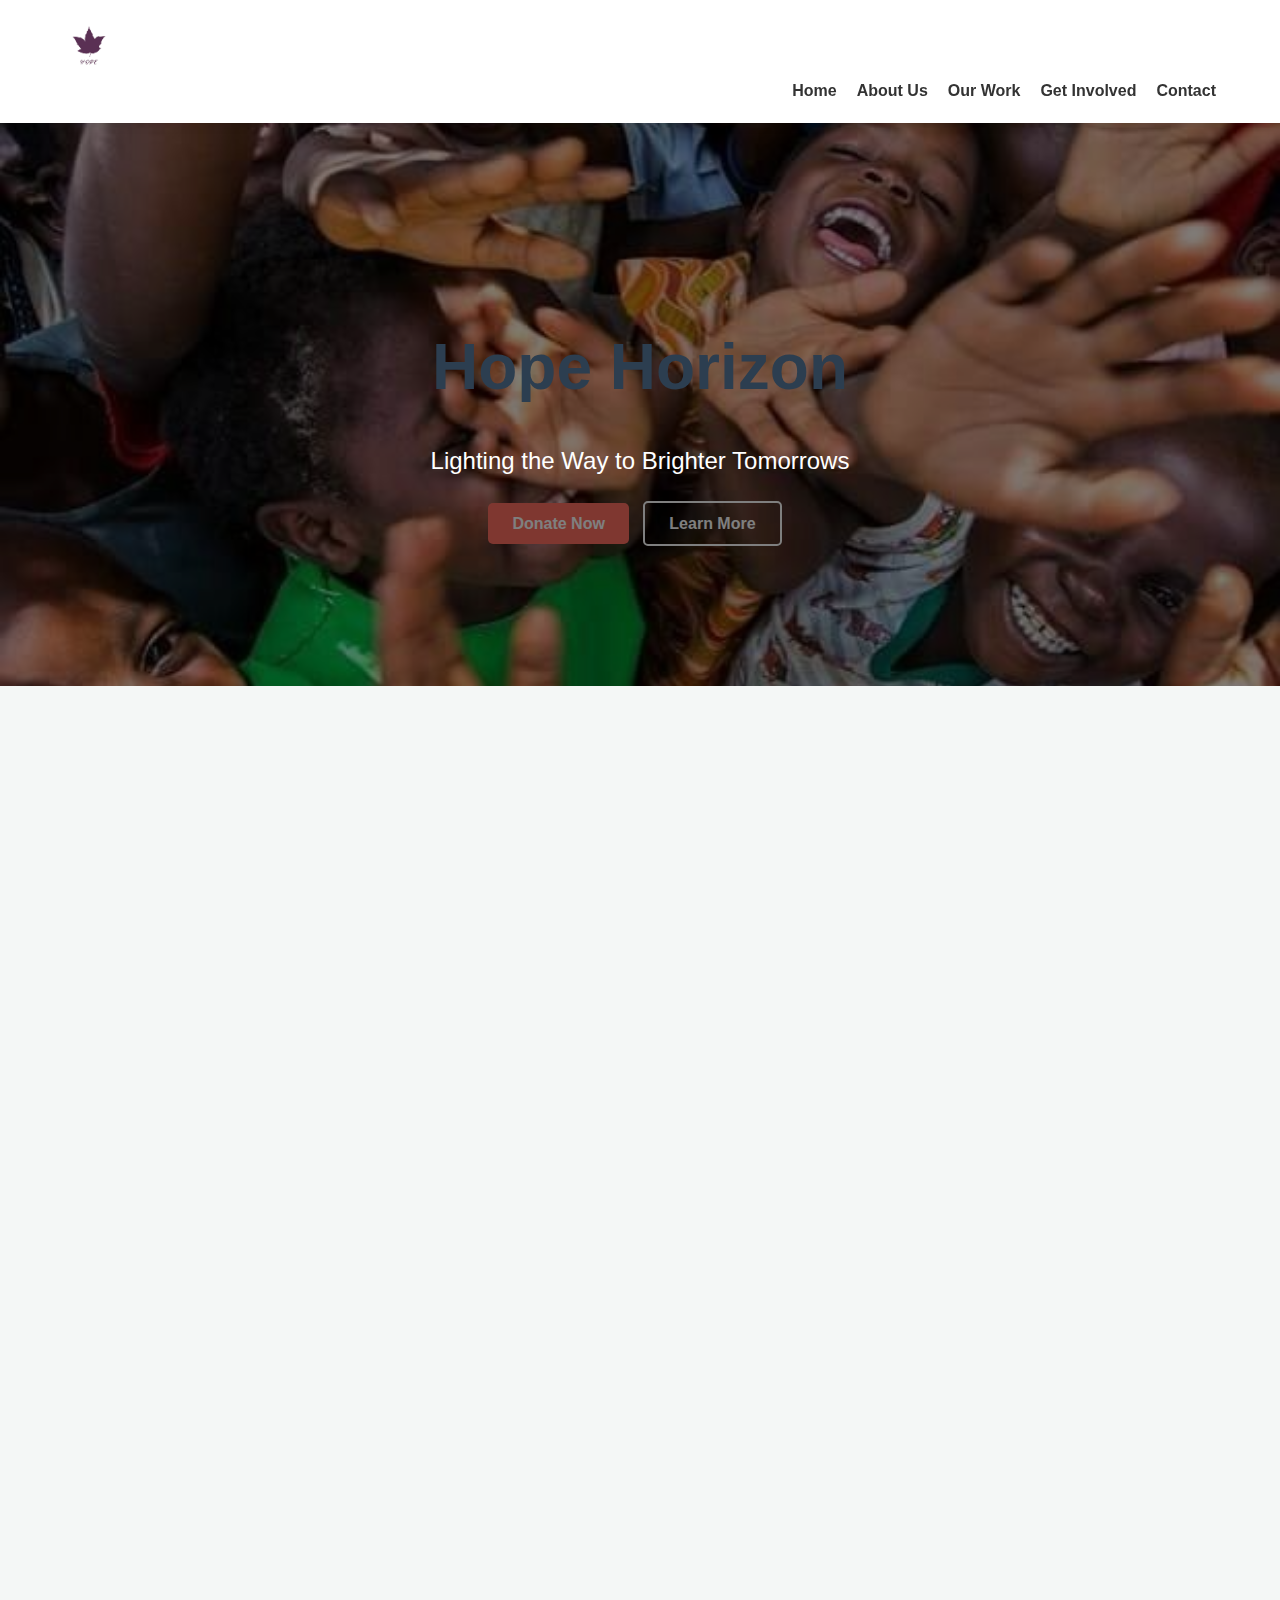
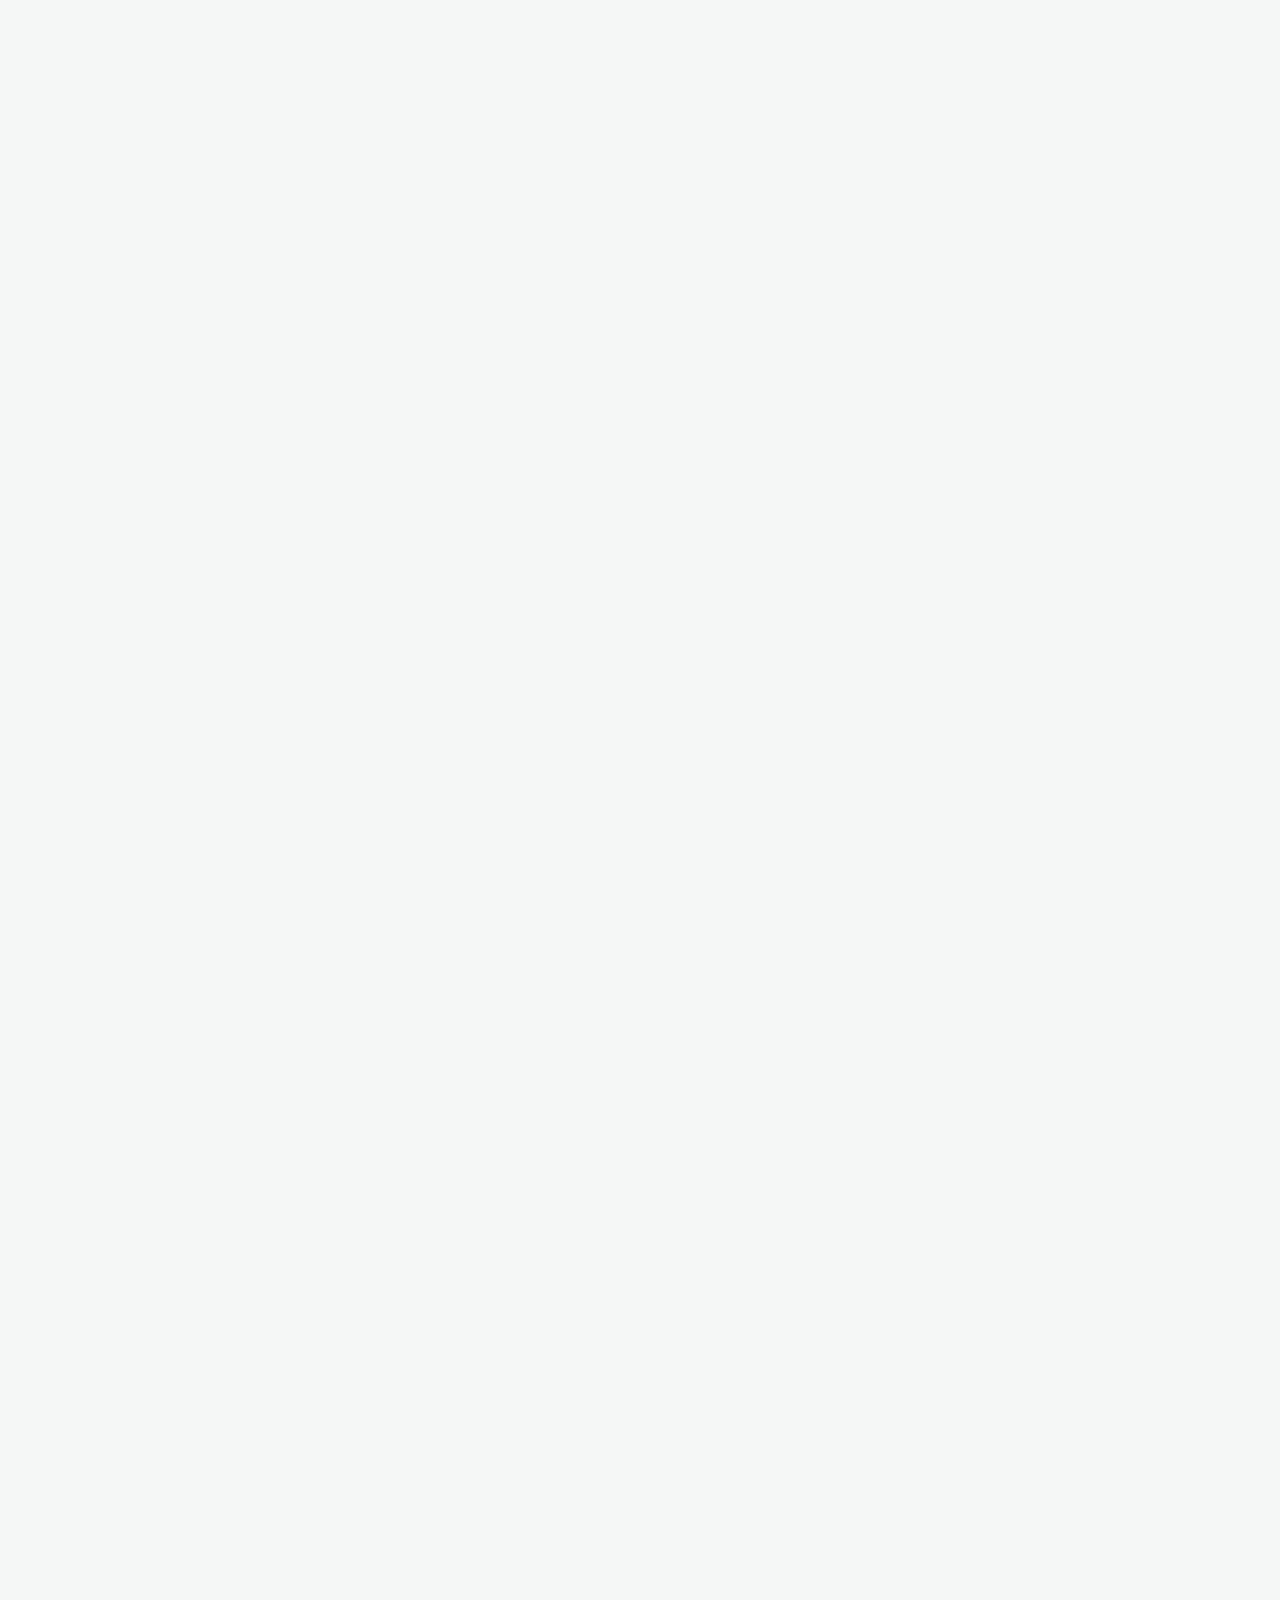
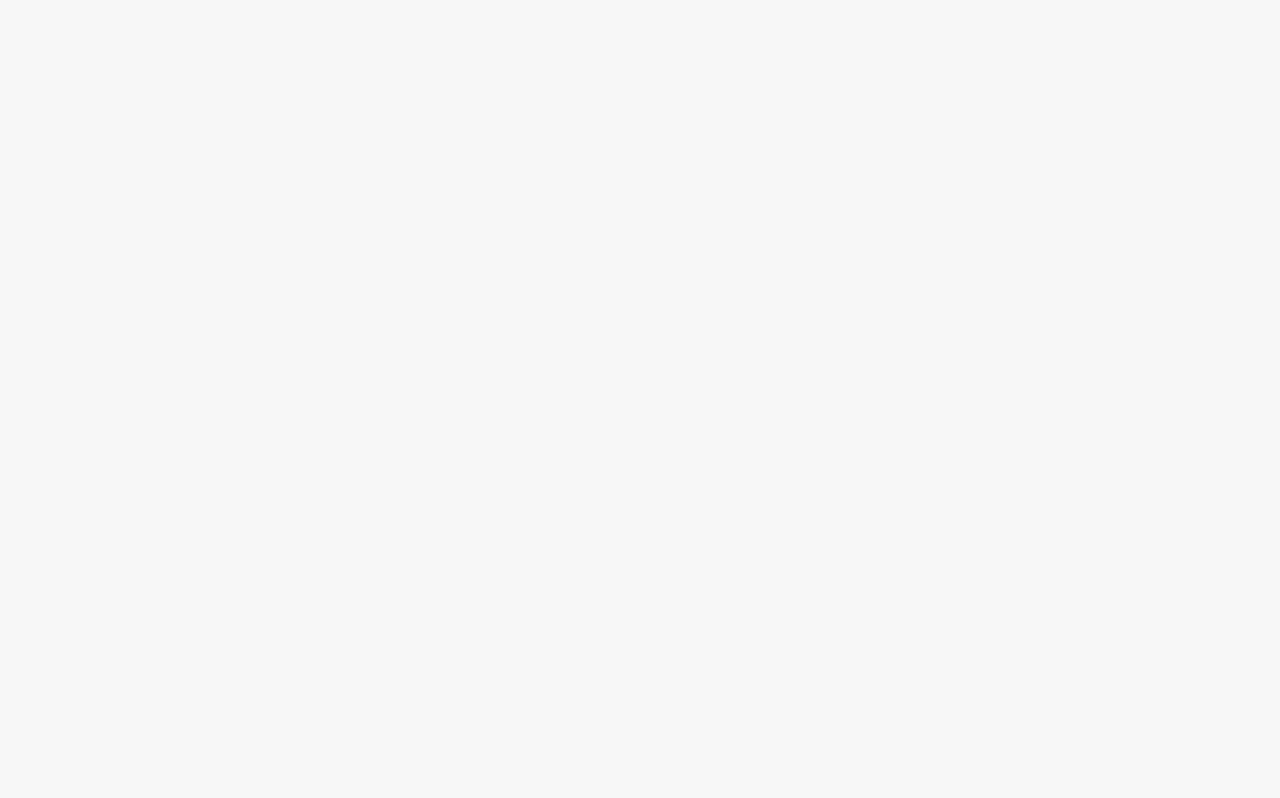
==== commit 27a23c3d: "added new codes" ====
--- a/index.html
+++ b/index.html
@@ -238,6 +238,7 @@
       height: auto;
       border-radius: 10px;
       transition: transform 0.3s ease;
+      cursor: pointer;
     }
 
     .event-images img:hover {
@@ -449,80 +450,66 @@
       </ul>
       <h3>History of Events</h3>
       <div class="events">
-        <!-- Event content here -->
-      </div>
-    </div>
-  </section>
-
-  <!-- Get Involved Section -->
-  <section id="get-involved" class="get-involved animated-section">
-    <div class="container">
-      <h2>Get Involved</h2>
-      <p><strong>Your generosity, no matter the size, has the power to transform lives.</strong> A single contribution can provide meals, clean water, or school supplies to orphans, widows, and families in need. At Hope Horizon, we believe that even the smallest acts of kindness create ripples of hope and change. Join us in lighting the way to brighter tomorrows—because every gift makes a difference.</p>
-      <div class="ways-to-help">
-        <div>
-          <h3>Donate Supplies</h3>
-          <p>Clothes, books, stationery, and foodstuffs can be shipped to our address for shipping to Africa.</p>
-        </div>
-        <div>
-          <h3>Donate Time</h3>
-          <p>Join us in our missions in Africa.</p>
-        </div>
-        <div>
-          <h3>Partner With Us</h3>
-          <p>Partner with our organization to make a greater impact.</p>
-        </div>
-        <!-- Add an id to the "Donate Funds" subsection -->
-        <div id="donate-funds">
-          <h3>Donate Funds</h3>
-          <p>Support our work financially via PayPal: <a href="mailto:morrisinsta@gmail.com">morrisinsta@gmail.com</a>.</p>
-        </div>
-      </div>
-      <blockquote>
-        <p>"Whoever is kind to the poor lends to the Lord, and He will reward them for what they have done."</p>
-        <footer>– Proverbs 19:17 (NIV)</footer>
-      </blockquote>
-    </div>
-  </section>
-
-  <!-- Contact Section -->
-  <section id="contact" class="contact animated-section">
-    <div class="container">
-      <h2>Contact Us</h2>
-      <p>Email: <a href="mailto:charityhopehorizon@gmail.com">charityhopehorizon@gmail.com</a></p>
-      <p>Phone: <a href="tel:+1-270-250-7704">+1 270-250-7704</a></p>
-      <p>Address: 10037 Sepulveda Boulevard, San Fernando, CA, USA</p>
-    </div>
-  </section>
-
-  <!-- Footer Section -->
-  <footer>
-    <div class="container">
-      <p>&copy; 2025 Hope Horizon. All rights reserved.</p>
-      <ul>
-        <li><a href="#privacy">Privacy Policy</a></li>
-        <li><a href="#terms">Terms of Use</a></li>
-      </ul>
-    </div>
-  </footer>
-
-  <!-- JavaScript for Scroll Animations -->
-  <script>
-    document.addEventListener("DOMContentLoaded", function() {
-      const sections = document.querySelectorAll(".animated-section");
-
-      const observer = new IntersectionObserver((entries) => {
-        entries.forEach(entry => {
-          if (entry.isIntersecting) {
-            entry.target.classList.add("visible");
-          }
-        });
-      }, { threshold: 0.1 });
-
-      sections.forEach(section => {
-        observer.observe(section);
-      });
-    });
-  </script>
-</body>
-</html>+        <!-- 2021 Events -->
+        <div class="event">
+          <h4>Street Feeding Program in South Africa (2021)</h4>
+          <div class="event-images">
+            <img src="images/sa/servinood.jpg" alt="Street Feeding Program">
+            <img src="images/sa/servingfood.jpg" alt="Street Feeding Program">
+            <img src="images/sa/serving.jpg" alt="Street Feeding Program">
+          </div>
+          <p>Served hot meals to over <strong>500 homeless individuals</strong> weekly.</p>
+        </div>
+        <div class="event">
+          <h4>Street Children Rehabilitation Program in Ethiopia (2021)</h4>
+          <div class="event-images">
+            <img src="images/eth/footballeam.jpg" alt="Street Children Rehabilitation Program">
+            <img src="images/eth/knitting.jpg" alt="Street Children Rehabilitation Program">
+            <img src="images/eth/rescued.jpg" alt="Street Children Rehabilitation Program">
+          </div>
+          <p>Provided shelter, education, and counseling to <strong>150 street children</strong>.</p>
+        </div>
+
+        <!-- 2022 Events -->
+        <div class="event">
+          <h4>Clean Water Project in Uganda (2022)</h4>
+          <div class="event-images">
+            <img src="images/ug/borehole.jpg" alt="Clean Water Project">
+            <img src="images/ug/bore.jpg" alt="Clean Water Project">
+            <img src="images/ug/bo.jpg" alt="Clean Water Project">
+          </div>
+          <p>Installed <strong>10 boreholes</strong>, providing clean water to over <strong>5,000 residents</strong>.</p>
+        </div>
+        <div class="event">
+          <h4>Health Clinic Outreach in Malawi (2022)</h4>
+          <div class="event-images">
+            <img src="images/ma/partnership.jpg" alt="Health Clinic Outreach">
+            <img src="images/ma/checkup.jpg" alt="Health Clinic Outreach">
+            <img src="images/ma/nurseolunteeres.jpg" alt="Health Clinic Outreach">
+          </div>
+          <p>Offered free medical check-ups and vaccinations to over <strong>1,200 people</strong>.</p>
+        </div>
+        <div class="event">
+          <h4>Community Garden Initiative in Tanzania (2022)</h4>
+          <div class="event-images">
+            <img src="images/tz/womenpowetanzania.jpg" alt="Community Garden Initiative">
+            <img src="images/tz/bananatanzania.jpg" alt="Community Garden Initiative">
+            <img src="images/tz/homegardens.jpg" alt="Community Garden Initiative">
+          </div>
+          <p>Established gardens benefiting over <strong>100 households</strong>.</p>
+        </div>
+
+        <!-- 2023 Events -->
+        <div class="event">
+          <h4>School Supply Drive in Kenya (2023)</h4>
+          <div class="event-images">
+            <img src="images/ke/ls.jpg" alt="School Supply Drive">
+            <img src="images/ke/k.jpg" alt="School Supply Drive">
+            <img src="images/ke/ks.jpg" alt="School Supply Drive">
+          </div>
+          <p>Provided school supplies to over <strong>1,000 students</strong>.</p>
+        </div>
+        <div class="event">
+          <h4>Widows’ Empowerment Workshop in Nigeria (2023)</h4>
+          <div class="event-images">
+            <img src="images/nig/widow.jpg" alt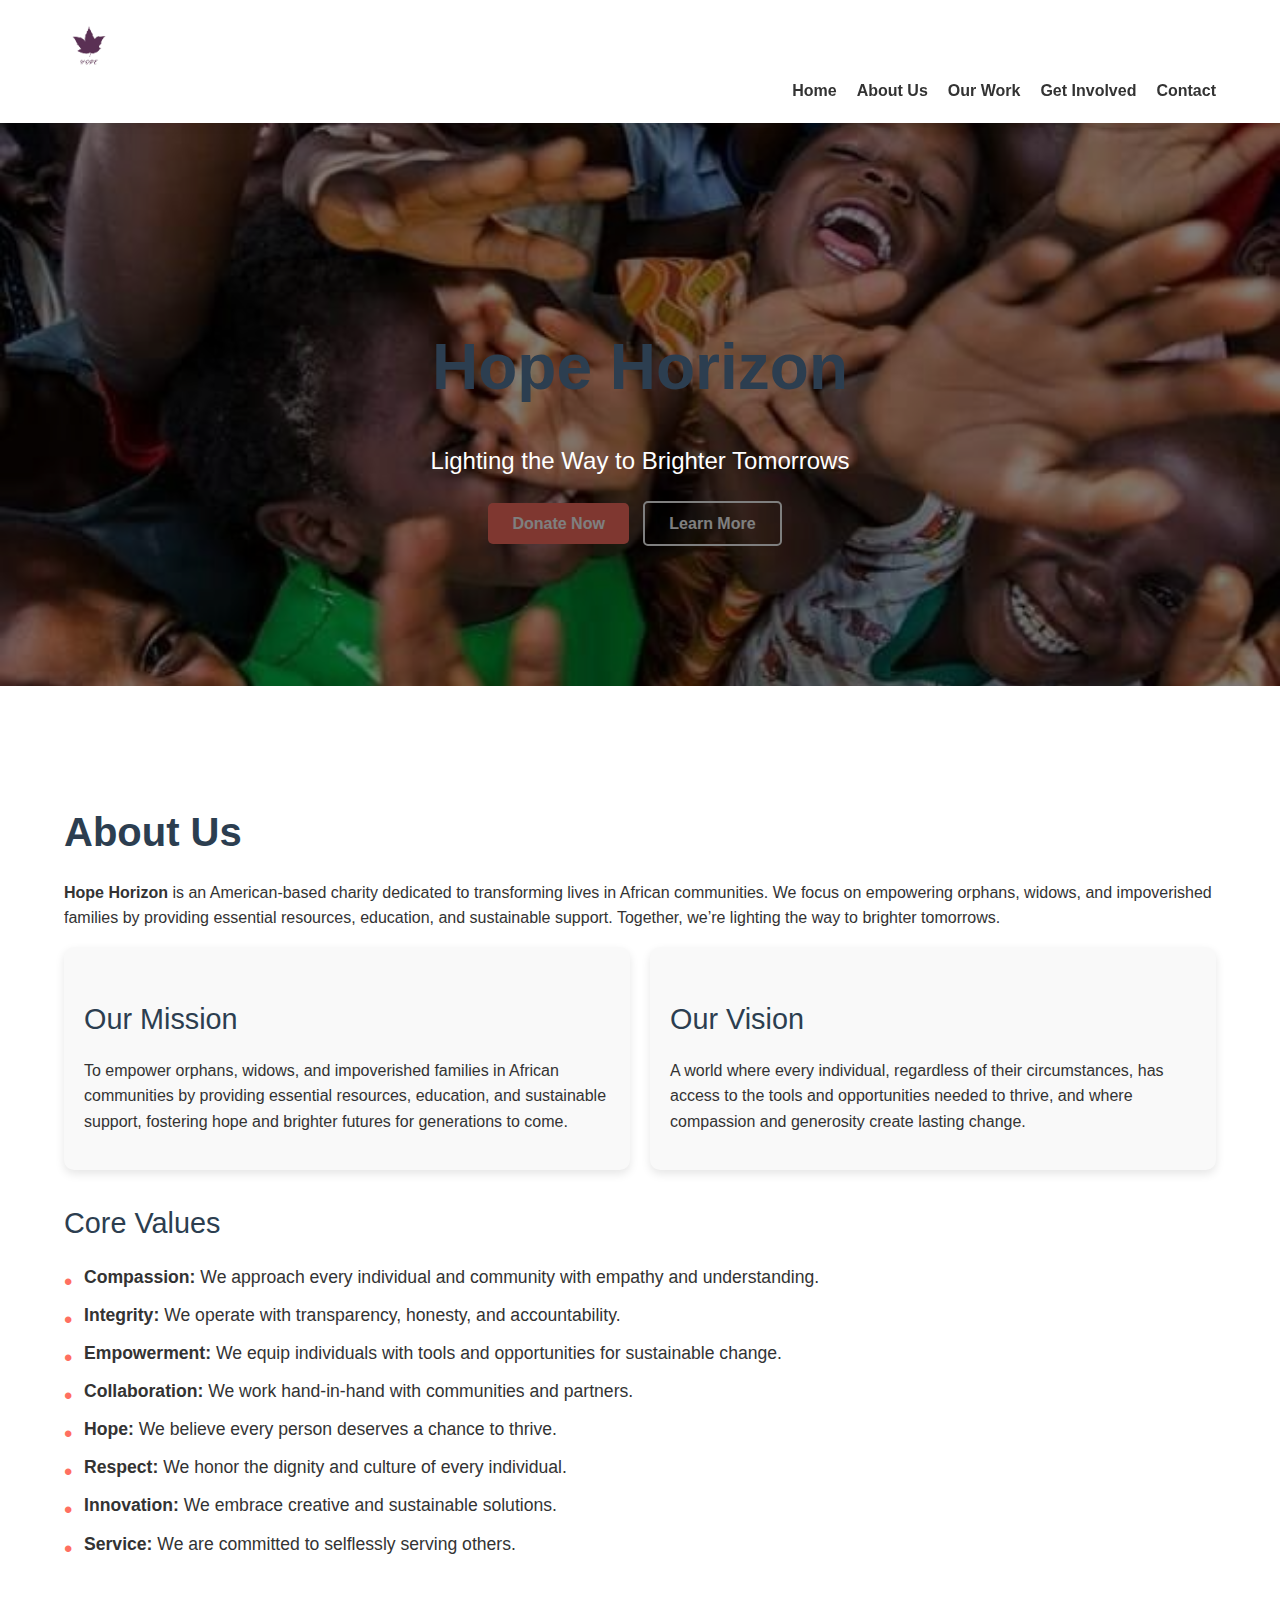
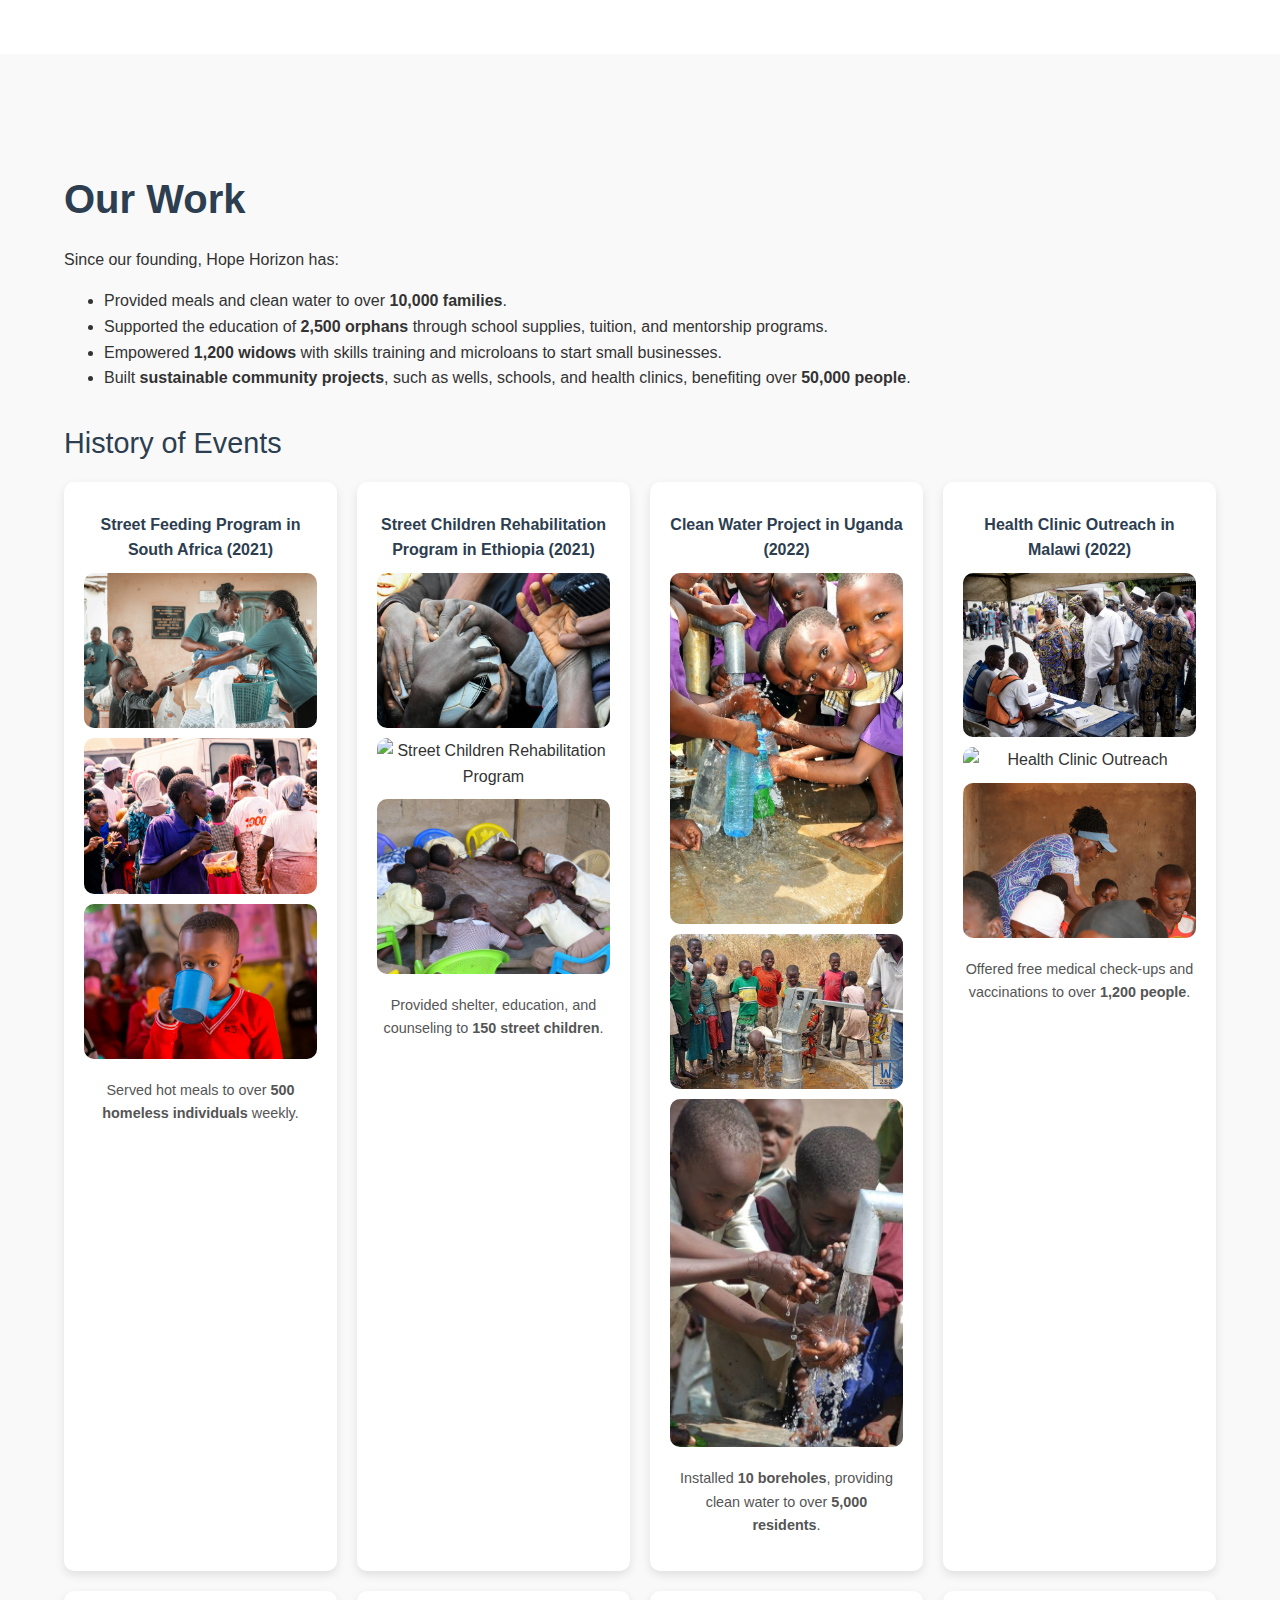
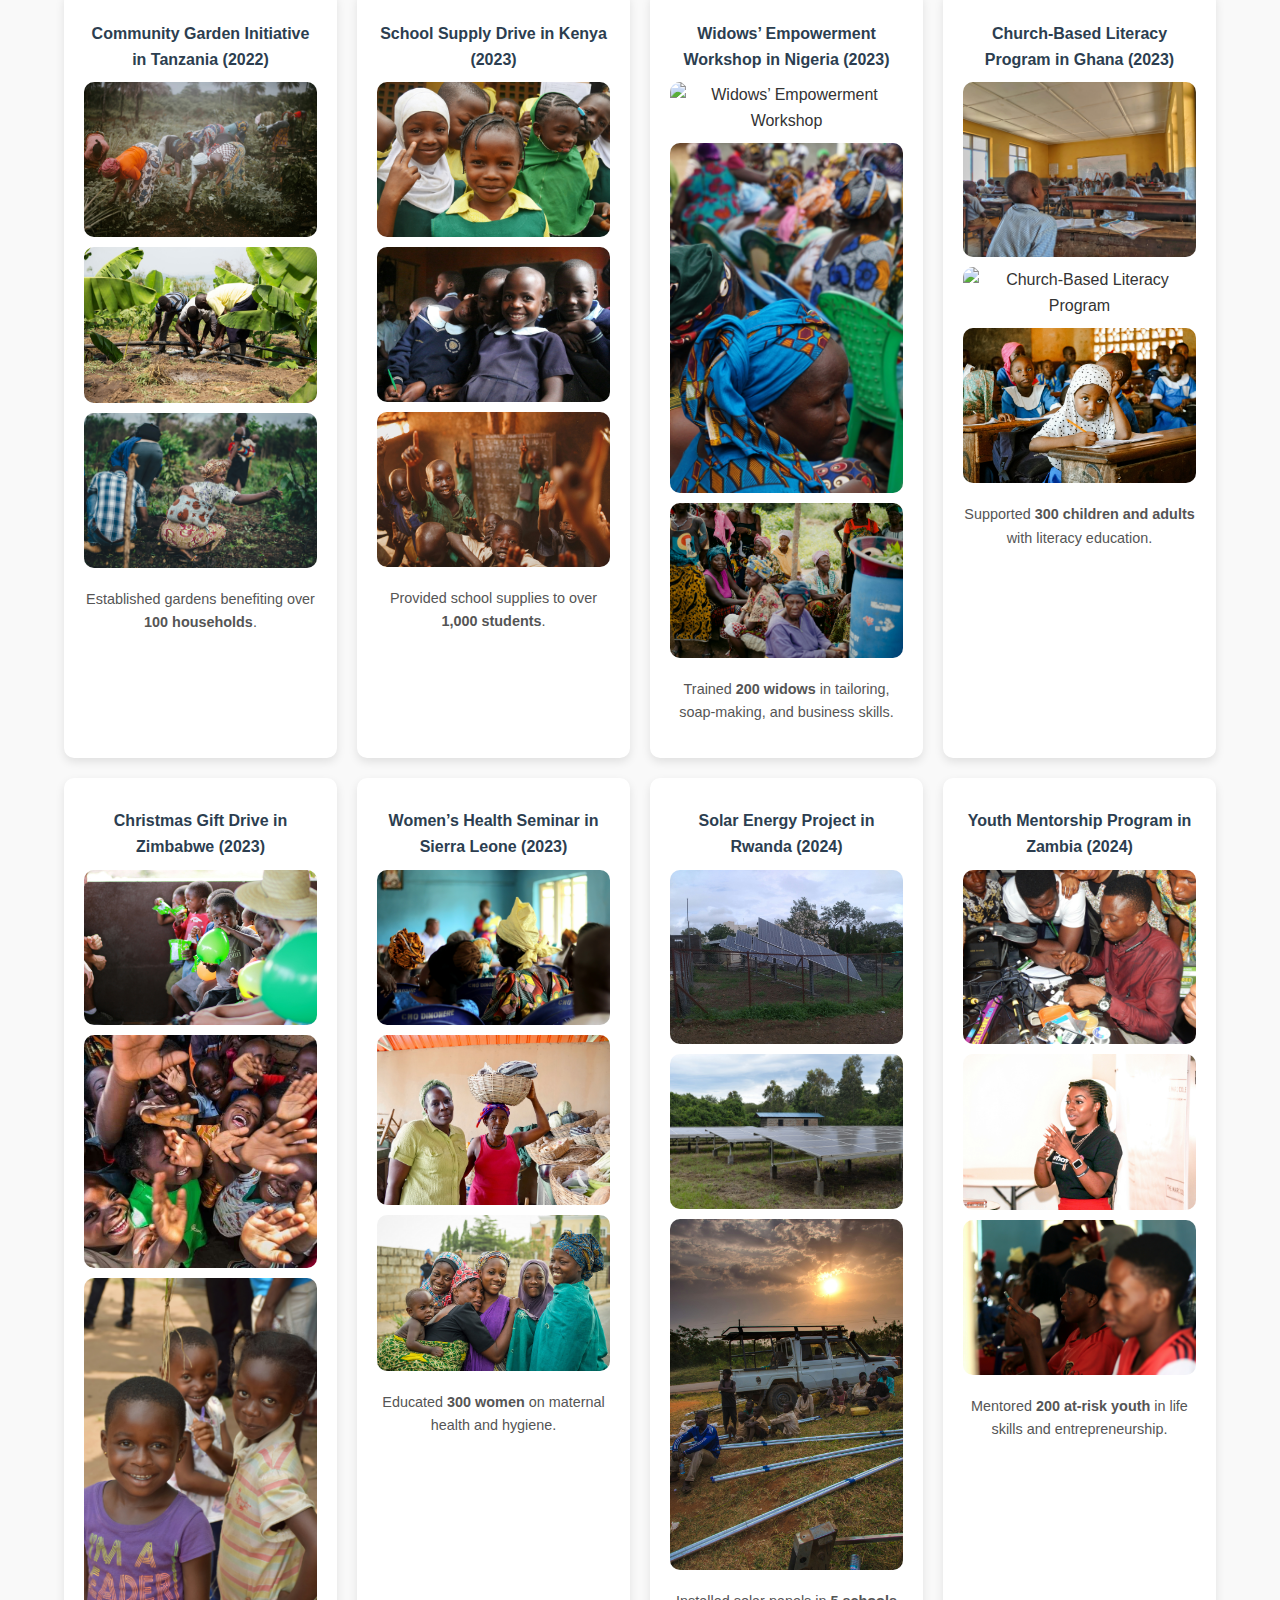
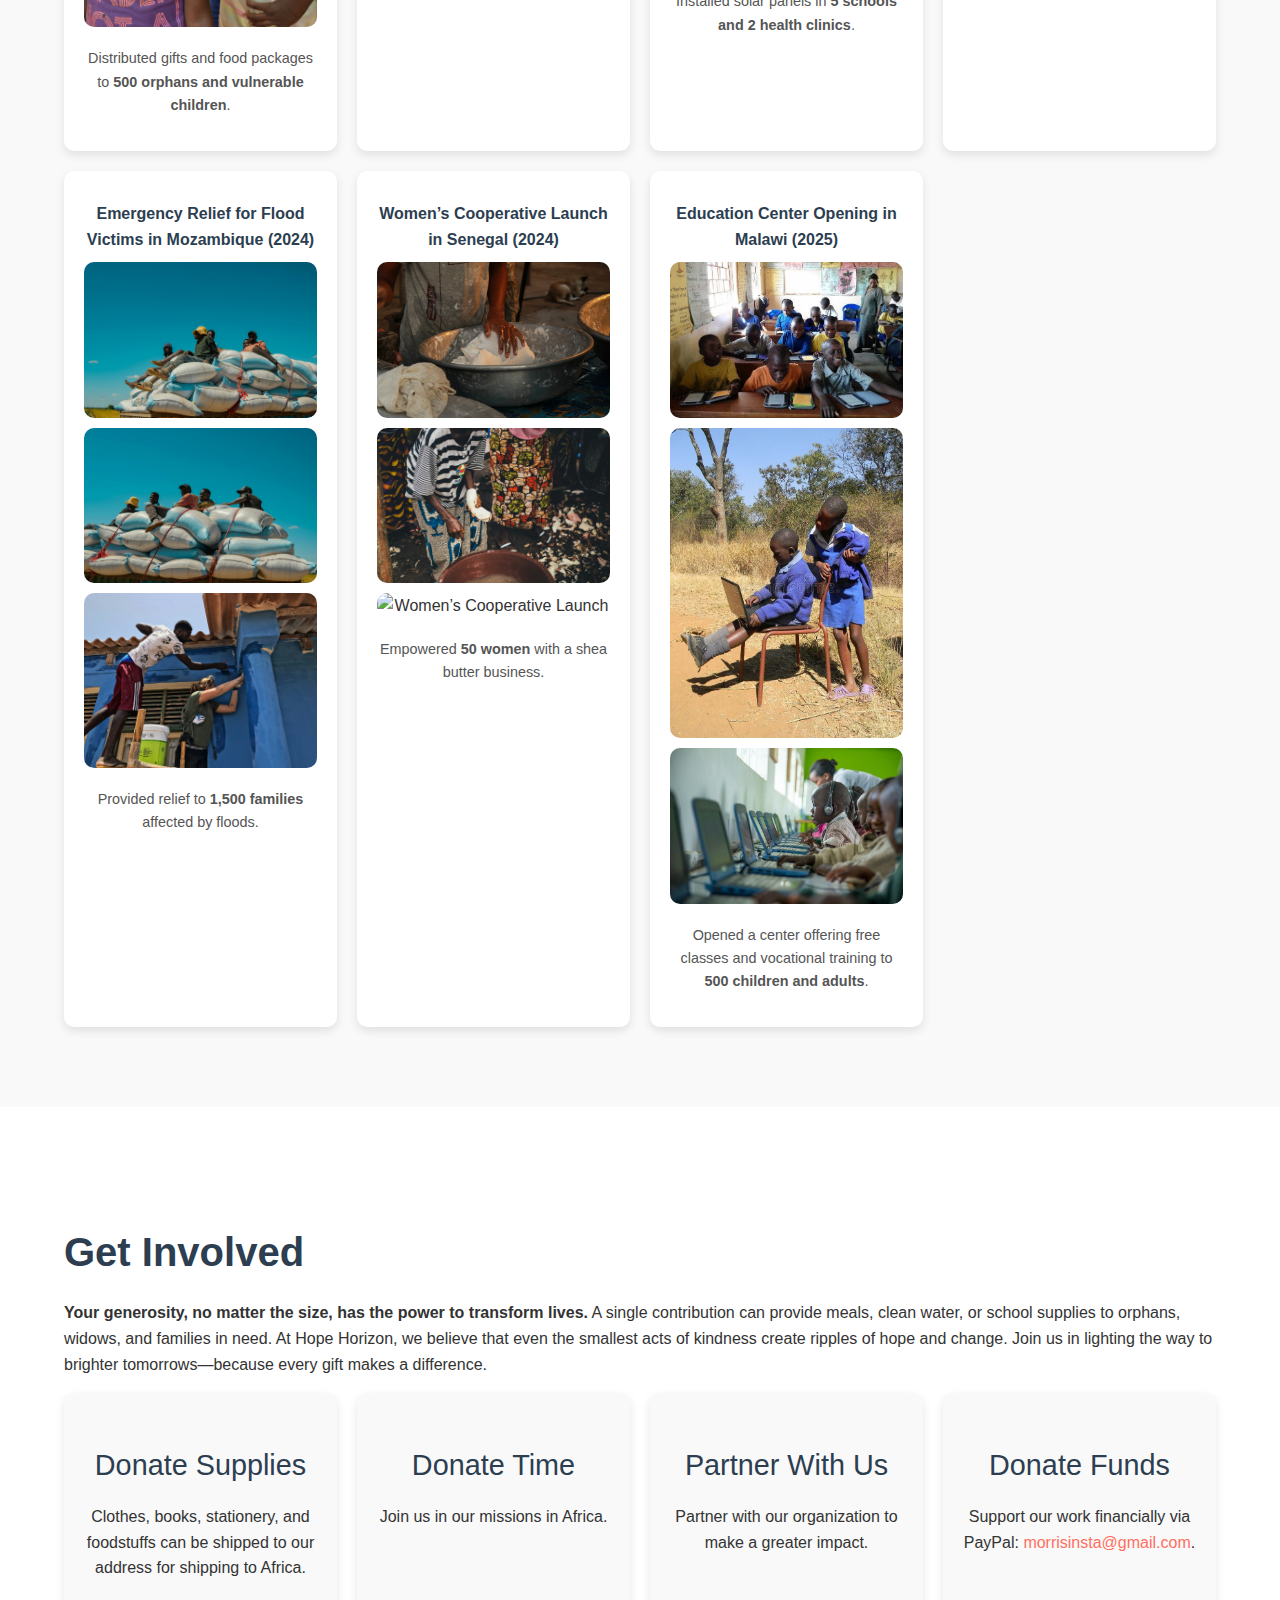
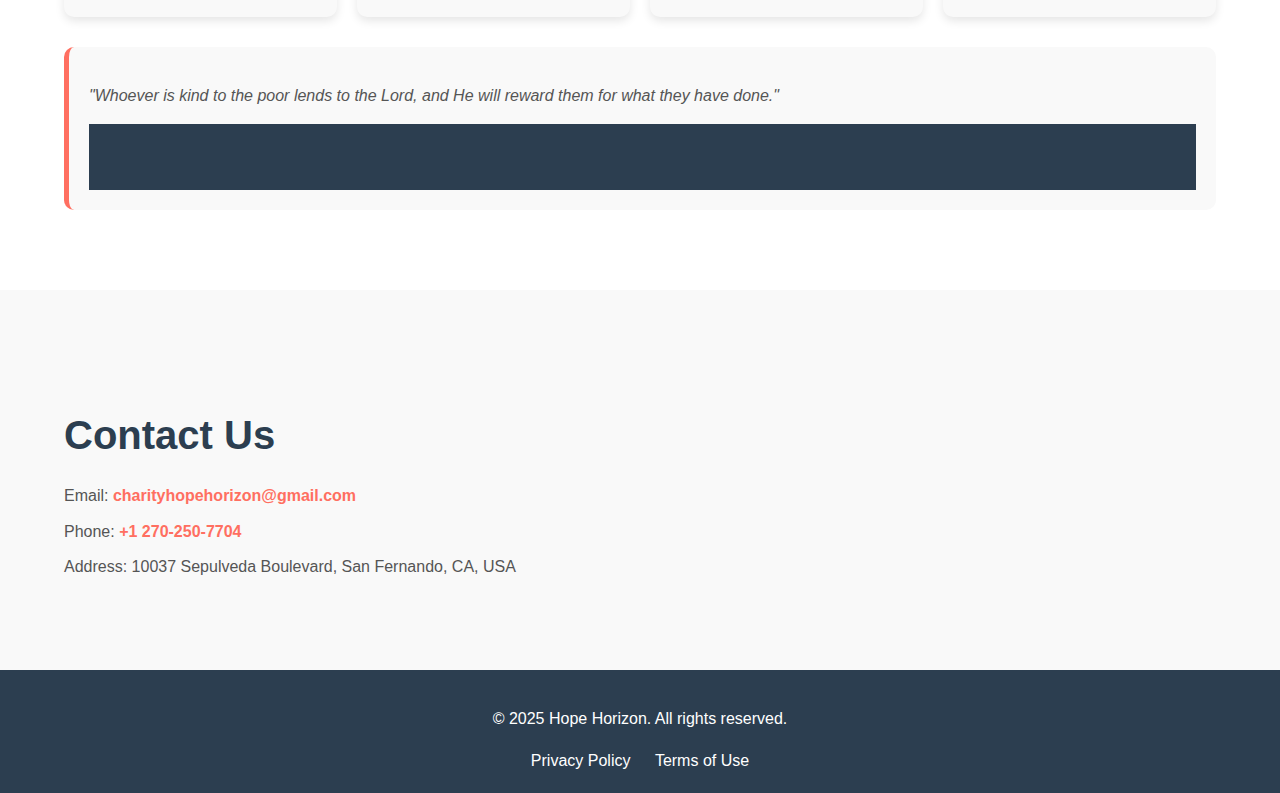
==== commit bdc2e023: "added new codes" ====
--- a/index.html
+++ b/index.html
@@ -6,375 +6,37 @@
   <title>Hope Horizon - Lighting the Way to Brighter Tomorrows</title>
   <link rel="stylesheet" href="styles.css">
   <style>
-    /* General Styles */
-    body {
-      font-family: 'Arial', sans-serif;
-      margin: 0;
-      padding: 0;
-      color: #333;
-      line-height: 1.6;
-      background-color: #f4f7f6;
-    }
-
-    .container {
-      width: 90%;
-      max-width: 1200px;
-      margin: 0 auto;
-    }
-
-    h1, h2, h3, h4 {
-      color: #2c3e50;
-      margin-bottom: 1rem;
-    }
-
-    h1 {
-      font-size: 3.5rem;
-      font-weight: 700;
-    }
-
-    h2 {
-      font-size: 2.5rem;
-      font-weight: 600;
-    }
-
-    h3 {
-      font-size: 1.8rem;
-      font-weight: 500;
-    }
-
-    a {
-      color: #ff6f61;
-      text-decoration: none;
-      transition: color 0.3s ease;
-    }
-
-    a:hover {
-      color: #e65a50;
-      text-decoration: underline;
-    }
-
-    /* Header Styles */
-    header {
-      background: #fff;
-      padding: 20px 0;
-      box-shadow: 0 2px 10px rgba(0, 0, 0, 0.1);
-      position: sticky;
-      top: 0;
-      z-index: 1000;
-    }
-
-    .logo img {
-      height: 50px;
-    }
-
-    nav ul {
-      list-style: none;
-      display: flex;
-      justify-content: flex-end;
-      margin: 0;
-      padding: 0;
-    }
-
-    nav ul li {
-      margin-left: 20px;
-    }
-
-    nav ul li a {
-      text-decoration: none;
-      color: #333;
-      font-weight: bold;
-      transition: color 0.3s ease;
-    }
-
-    nav ul li a:hover {
-      color: #ff6f61;
-    }
-
-    /* Hero Section */
-    .hero {
-      background: url('../images/hero-bg.jpg') no-repeat center center/cover;
-      color: #fff;
-      text-align: center;
-      padding: 150px 0;
-      position: relative;
-      overflow: hidden;
-    }
-
-    .hero::before {
-      content: '';
-      position: absolute;
+    /* Additional CSS for animations and lightbox */
+    @keyframes slideIn {
+      from { opacity: 0; transform: translateY(20px); }
+      to { opacity: 1; transform: translateY(0); }
+    }
+
+    .animated-text {
+      animation: slideIn 1s ease-in-out;
+    }
+
+    .lightbox {
+      display: none;
+      position: fixed;
       top: 0;
       left: 0;
       width: 100%;
       height: 100%;
-      background: rgba(0, 0, 0, 0.5);
-    }
-
-    .hero h1 {
-      font-size: 4rem;
-      margin-bottom: 20px;
-      animation: fadeIn 1.5s ease-in-out;
-      position: relative;
-      z-index: 1;
-    }
-
-    .hero p {
-      font-size: 1.5rem;
-      margin-bottom: 30px;
-      animation: fadeIn 2s ease-in-out;
-      position: relative;
-      z-index: 1;
-    }
-
-    .btn {
-      background: #ff6f61;
-      color: #fff;
-      padding: 12px 24px;
-      text-decoration: none;
-      border-radius: 5px;
-      margin-right: 10px;
-      transition: background 0.3s ease, transform 0.3s ease, box-shadow 0.3s ease;
-      font-weight: bold;
-    }
-
-    .btn:hover {
-      background: #e65a50;
-      transform: translateY(-3px);
-      box-shadow: 0 4px 15px rgba(255, 111, 97, 0.4);
-    }
-
-    .btn-outline {
-      background: transparent;
-      border: 2px solid #fff;
-      transition: background 0.3s ease, color 0.3s ease;
-    }
-
-    .btn-outline:hover {
-      background: #fff;
-      color: #ff6f61;
-    }
-
-    /* About Us Section */
-    .about {
-      padding: 80px 0;
-      background: #fff;
-    }
-
-    .mission-vision {
+      background: rgba(0, 0, 0, 0.8);
+      justify-content: center;
+      align-items: center;
+      z-index: 1000;
+    }
+
+    .lightbox img {
+      max-width: 90%;
+      max-height: 90%;
+      border-radius: 10px;
+    }
+
+    .lightbox.active {
       display: flex;
-      gap: 20px;
-      margin-bottom: 30px;
-    }
-
-    .mission-vision div {
-      flex: 1;
-      background: #f9f9f9;
-      padding: 20px;
-      border-radius: 10px;
-      box-shadow: 0 4px 10px rgba(0, 0, 0, 0.1);
-      transition: transform 0.3s ease, box-shadow 0.3s ease;
-    }
-
-    .mission-vision div:hover {
-      transform: translateY(-10px);
-      box-shadow: 0 8px 20px rgba(0, 0, 0, 0.2);
-    }
-
-    .values {
-      list-style: none;
-      padding: 0;
-    }
-
-    .values li {
-      margin-bottom: 10px;
-      padding-left: 20px;
-      position: relative;
-      font-size: 1.1rem;
-    }
-
-    .values li::before {
-      content: "•";
-      color: #ff6f61;
-      position: absolute;
-      left: 0;
-      font-size: 1.5rem;
-    }
-
-    /* Our Work Section */
-    .work {
-      padding: 80px 0;
-      background: #f9f9f9;
-    }
-
-    .events {
-      display: grid;
-      grid-template-columns: repeat(auto-fit, minmax(250px, 1fr));
-      gap: 20px;
-    }
-
-    .event {
-      background: #fff;
-      padding: 20px;
-      border-radius: 10px;
-      box-shadow: 0 4px 10px rgba(0, 0, 0, 0.1);
-      text-align: center;
-      transition: transform 0.3s ease, box-shadow 0.3s ease;
-    }
-
-    .event:hover {
-      transform: translateY(-10px);
-      box-shadow: 0 8px 20px rgba(0, 0, 0, 0.2);
-    }
-
-    .event-images {
-      display: grid;
-      grid-template-columns: repeat(auto-fit, minmax(150px, 1fr));
-      gap: 10px;
-      margin-bottom: 20px;
-    }
-
-    .event-images img {
-      width: 100%;
-      height: auto;
-      border-radius: 10px;
-      transition: transform 0.3s ease;
-      cursor: pointer;
-    }
-
-    .event-images img:hover {
-      transform: scale(1.05);
-    }
-
-    .event h4 {
-      margin: 10px 0;
-      color: #2c3e50;
-    }
-
-    .event p {
-      font-size: 0.9rem;
-      color: #555;
-    }
-
-    /* Get Involved Section */
-    .get-involved {
-      padding: 80px 0;
-      background: #fff;
-    }
-
-    .ways-to-help {
-      display: grid;
-      grid-template-columns: repeat(auto-fit, minmax(250px, 1fr));
-      gap: 20px;
-      margin-bottom: 30px;
-    }
-
-    .ways-to-help div {
-      background: #f9f9f9;
-      padding: 20px;
-      border-radius: 10px;
-      box-shadow: 0 4px 10px rgba(0, 0, 0, 0.1);
-      text-align: center;
-      transition: transform 0.3s ease, box-shadow 0.3s ease;
-    }
-
-    .ways-to-help div:hover {
-      transform: translateY(-10px);
-      box-shadow: 0 8px 20px rgba(0, 0, 0, 0.2);
-    }
-
-    .ways-to-help h3 {
-      margin-bottom: 10px;
-      color: #2c3e50;
-    }
-
-    blockquote {
-      background: #f9f9f9;
-      padding: 20px;
-      border-left: 5px solid #ff6f61;
-      margin: 0;
-      font-style: italic;
-      color: #555;
-      border-radius: 10px;
-    }
-
-    blockquote footer {
-      margin-top: 10px;
-      font-style: normal;
-      font-weight: bold;
-      color: #2c3e50;
-    }
-
-    /* Contact Section */
-    .contact {
-      padding: 80px 0;
-      background: #f9f9f9;
-    }
-
-    .contact p {
-      margin: 10px 0;
-      color: #555;
-    }
-
-    .contact a {
-      color: #ff6f61;
-      font-weight: bold;
-    }
-
-    .contact a:hover {
-      text-decoration: underline;
-    }
-
-    /* Footer Section */
-    footer {
-      background: #2c3e50;
-      color: #fff;
-      text-align: center;
-      padding: 20px 0;
-    }
-
-    footer ul {
-      list-style: none;
-      padding: 0;
-      margin: 10px 0 0;
-    }
-
-    footer ul li {
-      display: inline;
-      margin: 0 10px;
-    }
-
-    footer ul li a {
-      color: #fff;
-      text-decoration: none;
-      transition: opacity 0.3s ease;
-    }
-
-    footer ul li a:hover {
-      opacity: 0.8;
-    }
-
-    /* Animations */
-    @keyframes fadeIn {
-      from {
-        opacity: 0;
-        transform: translateY(20px);
-      }
-      to {
-        opacity: 1;
-        transform: translateY(0);
-      }
-    }
-
-    /* Scroll Animations */
-    .animated-section {
-      opacity: 0;
-      transform: translateY(50px);
-      transition: opacity 1s ease-out, transform 1s ease-out;
-    }
-
-    .animated-section.visible {
-      opacity: 1;
-      transform: translateY(0);
     }
   </style>
 </head>
@@ -400,31 +62,30 @@
   <!-- Hero Section -->
   <section id="home" class="hero">
     <div class="container">
-      <h1>Hope Horizon</h1>
-      <p>Lighting the Way to Brighter Tomorrows</p>
-      <!-- Update the href to point to the "Donate Funds" section -->
-      <a href="#donate-funds" class="btn">Donate Now</a>
-      <a href="#work" class="btn btn-outline">Learn More</a>
+      <h1 class="animated-text">Hope Horizon</h1>
+      <p class="animated-text">Lighting the Way to Brighter Tomorrows</p>
+      <a href="#donate-funds" class="btn animated-text">Donate Now</a>
+      <a href="#work" class="btn btn-outline animated-text">Learn More</a>
     </div>
   </section>
 
   <!-- About Us Section -->
-  <section id="about" class="about animated-section">
-    <div class="container">
-      <h2>About Us</h2>
-      <p><strong>Hope Horizon</strong> is an American-based charity dedicated to transforming lives in African communities. We focus on empowering orphans, widows, and impoverished families by providing essential resources, education, and sustainable support. Together, we’re lighting the way to brighter tomorrows.</p>
+  <section id="about" class="about">
+    <div class="container">
+      <h2 class="animated-text">About Us</h2>
+      <p class="animated-text"><strong>Hope Horizon</strong> is an American-based charity dedicated to transforming lives in African communities. We focus on empowering orphans, widows, and impoverished families by providing essential resources, education, and sustainable support. Together, we’re lighting the way to brighter tomorrows.</p>
       <div class="mission-vision">
-        <div>
+        <div class="animated-text">
           <h3>Our Mission</h3>
           <p>To empower orphans, widows, and impoverished families in African communities by providing essential resources, education, and sustainable support, fostering hope and brighter futures for generations to come.</p>
         </div>
-        <div>
+        <div class="animated-text">
           <h3>Our Vision</h3>
           <p>A world where every individual, regardless of their circumstances, has access to the tools and opportunities needed to thrive, and where compassion and generosity create lasting change.</p>
         </div>
       </div>
-      <h3>Core Values</h3>
-      <ul class="values">
+      <h3 class="animated-text">Core Values</h3>
+      <ul class="values animated-text">
         <li><strong>Compassion:</strong> We approach every individual and community with empathy and understanding.</li>
         <li><strong>Integrity:</strong> We operate with transparency, honesty, and accountability.</li>
         <li><strong>Empowerment:</strong> We equip individuals with tools and opportunities for sustainable change.</li>
@@ -438,78 +99,238 @@
   </section>
 
   <!-- Our Work Section -->
-  <section id="work" class="work animated-section">
-    <div class="container">
-      <h2>Our Work</h2>
-      <p>Since our founding, Hope Horizon has:</p>
-      <ul>
+  <section id="work" class="work">
+    <div class="container">
+      <h2 class="animated-text">Our Work</h2>
+      <p class="animated-text">Since our founding, Hope Horizon has:</p>
+      <ul class="animated-text">
         <li>Provided meals and clean water to over <strong>10,000 families</strong>.</li>
         <li>Supported the education of <strong>2,500 orphans</strong> through school supplies, tuition, and mentorship programs.</li>
         <li>Empowered <strong>1,200 widows</strong> with skills training and microloans to start small businesses.</li>
         <li>Built <strong>sustainable community projects</strong>, such as wells, schools, and health clinics, benefiting over <strong>50,000 people</strong>.</li>
       </ul>
-      <h3>History of Events</h3>
+      <h3 class="animated-text">History of Events</h3>
       <div class="events">
-        <!-- 2021 Events -->
-        <div class="event">
-          <h4>Street Feeding Program in South Africa (2021)</h4>
-          <div class="event-images">
-            <img src="images/sa/servinood.jpg" alt="Street Feeding Program">
-            <img src="images/sa/servingfood.jpg" alt="Street Feeding Program">
-            <img src="images/sa/serving.jpg" alt="Street Feeding Program">
-          </div>
-          <p>Served hot meals to over <strong>500 homeless individuals</strong> weekly.</p>
-        </div>
-        <div class="event">
-          <h4>Street Children Rehabilitation Program in Ethiopia (2021)</h4>
-          <div class="event-images">
-            <img src="images/eth/footballeam.jpg" alt="Street Children Rehabilitation Program">
-            <img src="images/eth/knitting.jpg" alt="Street Children Rehabilitation Program">
-            <img src="images/eth/rescued.jpg" alt="Street Children Rehabilitation Program">
-          </div>
-          <p>Provided shelter, education, and counseling to <strong>150 street children</strong>.</p>
-        </div>
-
-        <!-- 2022 Events -->
-        <div class="event">
-          <h4>Clean Water Project in Uganda (2022)</h4>
-          <div class="event-images">
-            <img src="images/ug/borehole.jpg" alt="Clean Water Project">
-            <img src="images/ug/bore.jpg" alt="Clean Water Project">
-            <img src="images/ug/bo.jpg" alt="Clean Water Project">
-          </div>
-          <p>Installed <strong>10 boreholes</strong>, providing clean water to over <strong>5,000 residents</strong>.</p>
-        </div>
-        <div class="event">
-          <h4>Health Clinic Outreach in Malawi (2022)</h4>
-          <div class="event-images">
-            <img src="images/ma/partnership.jpg" alt="Health Clinic Outreach">
-            <img src="images/ma/checkup.jpg" alt="Health Clinic Outreach">
-            <img src="images/ma/nurseolunteeres.jpg" alt="Health Clinic Outreach">
-          </div>
-          <p>Offered free medical check-ups and vaccinations to over <strong>1,200 people</strong>.</p>
-        </div>
-        <div class="event">
-          <h4>Community Garden Initiative in Tanzania (2022)</h4>
-          <div class="event-images">
-            <img src="images/tz/womenpowetanzania.jpg" alt="Community Garden Initiative">
-            <img src="images/tz/bananatanzania.jpg" alt="Community Garden Initiative">
-            <img src="images/tz/homegardens.jpg" alt="Community Garden Initiative">
-          </div>
-          <p>Established gardens benefiting over <strong>100 households</strong>.</p>
-        </div>
-
-        <!-- 2023 Events -->
-        <div class="event">
-          <h4>School Supply Drive in Kenya (2023)</h4>
-          <div class="event-images">
-            <img src="images/ke/ls.jpg" alt="School Supply Drive">
-            <img src="images/ke/k.jpg" alt="School Supply Drive">
-            <img src="images/ke/ks.jpg" alt="School Supply Drive">
-          </div>
-          <p>Provided school supplies to over <strong>1,000 students</strong>.</p>
-        </div>
-        <div class="event">
-          <h4>Widows’ Empowerment Workshop in Nigeria (2023)</h4>
-          <div class="event-images">
-            <img src="images/nig/widow.jpg" alt+        <!-- Event examples with clickable images -->
+        <div class="event animated-text">
+            <h4>Street Feeding Program in South Africa (2021)</h4>
+            <div class="event-images">
+              <img src="images\sa\servinood.jpg" alt="Street Feeding Program">
+              <img src="images\sa\servingfood.jpg" alt="Street Feeding Program">
+              <img src="images\sa\serving.jpg" alt="Street Feeding Program">
+            </div>
+            <p>Served hot meals to over <strong>500 homeless individuals</strong> weekly.</p>
+          </div>
+          <div class="event">
+            <h4>Street Children Rehabilitation Program in Ethiopia (2021)</h4>
+            <div class="event-images">
+              <img src="images\eth\footballeam.jpg" alt="Street Children Rehabilitation Program">
+              <img src="images\eth\knitting.jpg" alt="Street Children Rehabilitation Program">
+              <img src="images\eth\rescued.jpg" alt="Street Children Rehabilitation Program">
+            </div>
+            <p>Provided shelter, education, and counseling to <strong>150 street children</strong>.</p>
+          </div>
+  
+          <!-- 2022 Events -->
+          <div class="event">
+            <h4>Clean Water Project in Uganda (2022)</h4>
+            <div class="event-images">
+              <img src="images\ug\borehole.jpg" alt="Clean Water Project">
+              <img src="images\ug\bore.jpg" alt="Clean Water Project">
+              <img src="images\ug\bo.jpg" alt="Clean Water Project">
+            </div>
+            <p>Installed <strong>10 boreholes</strong>, providing clean water to over <strong>5,000 residents</strong>.</p>
+          </div>
+          <div class="event">
+            <h4>Health Clinic Outreach in Malawi (2022)</h4>
+            <div class="event-images">
+              <img src="images\ma\partnership.jpg" alt="Health Clinic Outreach">
+              <img src="images\ma\checkup.jpg" alt="Health Clinic Outreach">
+              <img src="images\ma\nurseolunteeres.jpg" alt="Health Clinic Outreach">
+            </div>
+            <p>Offered free medical check-ups and vaccinations to over <strong>1,200 people</strong>.</p>
+          </div>
+          <div class="event">
+            <h4>Community Garden Initiative in Tanzania (2022)</h4>
+            <div class="event-images">
+              <img src="images\tz\womenpowetanzania.jpg" alt="Community Garden Initiative">
+              <img src="images\tz\bananatanzania.jpg" alt="Community Garden Initiative">
+              <img src="images\tz\homegardens.jpg" alt="Community Garden Initiative">
+            </div>
+            <p>Established gardens benefiting over <strong>100 households</strong>.</p>
+          </div>
+  
+          <!-- 2023 Events -->
+          <div class="event">
+            <h4>School Supply Drive in Kenya (2023)</h4>
+            <div class="event-images">
+              <img src="images\ke\ls.jpg" alt="School Supply Drive">
+              <img src="images\ke\k.jpg" alt="School Supply Drive">
+              <img src="images\ke\ks.jpg" alt="School Supply Drive">
+            </div>
+            <p>Provided school supplies to over <strong>1,000 students</strong>.</p>
+          </div>
+          <div class="event">
+            <h4>Widows’ Empowerment Workshop in Nigeria (2023)</h4>
+            <div class="event-images">
+              <img src="images\nig\widow.jpg" alt="Widows’ Empowerment Workshop">
+              <img src="images\nig\nigeri.jpg" alt="Widows’ Empowerment Workshop">
+              <img src="images\nig\villag.jpg" alt="Widows’ Empowerment Workshop">
+            </div>
+            <p>Trained <strong>200 widows</strong> in tailoring, soap-making, and business skills.</p>
+          </div>
+          <div class="event">
+            <h4>Church-Based Literacy Program in Ghana (2023)</h4>
+            <div class="event-images">
+              <img src="images\gha\g.jpg" alt="Church-Based Literacy Program">
+              <img src="images\gha\ghana.jpg" alt="Church-Based Literacy Program">
+              <img src="images\ke\sv.jpg" alt="Church-Based Literacy Program">
+            </div>
+            <p>Supported <strong>300 children and adults</strong> with literacy education.</p>
+          </div>
+          <div class="event">
+            <h4>Christmas Gift Drive in Zimbabwe (2023)</h4>
+            <div class="event-images">
+              <img src="images\zim\zimbambwe.jpg" alt="Christmas Gift Drive">
+              <img src="images\zim\zimbabwe.jpg" alt="Christmas Gift Drive">
+              <img src="images\zim\december.jpg" alt="Christmas Gift Drive">
+            </div>
+            <p>Distributed gifts and food packages to <strong>500 orphans and vulnerable children</strong>.</p>
+          </div>
+          <div class="event">
+            <h4>Women’s Health Seminar in Sierra Leone (2023)</h4>
+            <div class="event-images">
+              <img src="images\sie\seminar.jpg" alt="Women’s Health Seminar">
+              <img src="images\nig\empowe.jpg" alt="Women’s Health Seminar">
+              <img src="images\sie\2.jpg" alt="Women’s Health Seminar">
+            </div>
+            <p>Educated <strong>300 women</strong> on maternal health and hygiene.</p>
+          </div>
+  
+          <!-- 2024 Events -->
+          <div class="event">
+            <h4>Solar Energy Project in Rwanda (2024)</h4>
+            <div class="event-images">
+              <img src="images\rwa\rwandhool.jpg" alt="Solar Energy Project">
+              <img src="images\rwa\hospitalrwanda.jpg" alt="Solar Energy Project">
+              <img src="images\rwa\scho.jpg" alt="Solar Energy Project">
+            </div>
+            <p>Installed solar panels in <strong>5 schools and 2 health clinics</strong>.</p>
+          </div>
+          <div class="event">
+            <h4>Youth Mentorship Program in Zambia (2024)</h4>
+            <div class="event-images">
+              <img src="images\zam\ydp.jpg" alt="Youth Mentorship Program">
+              <img src="images\zam\yp.jpg" alt="Youth Mentorship Program">
+              <img src="images\zam\za.jpg" alt="Youth Mentorship Program">
+            </div>
+            <p>Mentored <strong>200 at-risk youth</strong> in life skills and entrepreneurship.</p>
+          </div>
+          <div class="event">
+            <h4>Emergency Relief for Flood Victims in Mozambique (2024)</h4>
+            <div class="event-images">
+              <img src="images\moz\governme.jpg" alt="Emergency Relief for Flood Victims">
+              <img src="images\moz\2.jpg" alt="Emergency Relief for Flood Victims">
+              <img src="images\moz\renovations.jpg" alt="Emergency Relief for Flood Victims">
+            </div>
+            <p>Provided relief to <strong>1,500 families</strong> affected by floods.</p>
+          </div>
+          <div class="event">
+            <h4>Women’s Cooperative Launch in Senegal (2024)</h4>
+            <div class="event-images">
+              <img src="images\seg\processing.jpg" alt="Women’s Cooperative Launch">
+              <img src="images\seg\senegal.jpg" alt="Women’s Cooperative Launch">
+              <img src="images\seg\locandustries.jpg" alt="Women’s Cooperative Launch">
+            </div>
+            <p>Empowered <strong>50 women</strong> with a shea butter business.</p>
+          </div>
+  
+          <!-- 2025 Event -->
+          <div class="event">
+            <h4>Education Center Opening in Malawi (2025)</h4>
+            <div class="event-images">
+              <img src="images\mac\mal.jpg" alt="Education Center Opening">
+              <img src="images\mac\malawi.jpg" alt="Education Center Opening">
+              <img src="images\mac\malaw.jpg" alt="Education Center Opening">
+            </div>
+            <p>Opened a center offering free classes and vocational training to <strong>500 children and adults</strong>.</p>
+          </div>
+        </div>
+      </div>
+    </section>
+
+  <!-- Get Involved Section -->
+  <section id="get-involved" class="get-involved">
+    <div class="container">
+      <h2 class="animated-text">Get Involved</h2>
+      <p class="animated-text"><strong>Your generosity, no matter the size, has the power to transform lives.</strong> A single contribution can provide meals, clean water, or school supplies to orphans, widows, and families in need. At Hope Horizon, we believe that even the smallest acts of kindness create ripples of hope and change. Join us in lighting the way to brighter tomorrows—because every gift makes a difference.</p>
+      <div class="ways-to-help">
+        <div class="animated-text">
+          <h3>Donate Supplies</h3>
+          <p>Clothes, books, stationery, and foodstuffs can be shipped to our address for shipping to Africa.</p>
+        </div>
+        <div class="animated-text">
+          <h3>Donate Time</h3>
+          <p>Join us in our missions in Africa.</p>
+        </div>
+        <div class="animated-text">
+          <h3>Partner With Us</h3>
+          <p>Partner with our organization to make a greater impact.</p>
+        </div>
+        <div id="donate-funds" class="animated-text">
+          <h3>Donate Funds</h3>
+          <p>Support our work financially via PayPal: <a href="mailto:morrisinsta@gmail.com">morrisinsta@gmail.com</a>.</p>
+        </div>
+      </div>
+      <blockquote class="animated-text">
+        <p>"Whoever is kind to the poor lends to the Lord, and He will reward them for what they have done."</p>
+        <footer>– Proverbs 19:17 (NIV)</footer>
+      </blockquote>
+    </div>
+  </section>
+
+  <!-- Contact Section -->
+  <section id="contact" class="contact">
+    <div class="container">
+      <h2 class="animated-text">Contact Us</h2>
+      <p class="animated-text">Email: <a href="mailto:charityhopehorizon@gmail.com">charityhopehorizon@gmail.com</a></p>
+      <p class="animated-text">Phone: <a href="tel:+1-270-250-7704">+1 270-250-7704</a></p>
+      <p class="animated-text">Address: 10037 Sepulveda Boulevard, San Fernando, CA, USA</p>
+    </div>
+  </section>
+
+  <!-- Footer Section -->
+  <footer>
+    <div class="container">
+      <p class="animated-text">&copy; 2025 Hope Horizon. All rights reserved.</p>
+      <ul class="animated-text">
+        <li><a href="#privacy">Privacy Policy</a></li>
+        <li><a href="#terms">Terms of Use</a></li>
+      </ul>
+    </div>
+  </footer>
+
+  <!-- Lightbox for Images -->
+  <div class="lightbox" id="lightbox">
+    <img id="lightbox-img" src="" alt="Lightbox Image">
+  </div>
+
+  <script>
+    // JavaScript for Lightbox
+    const lightbox = document.getElementById('lightbox');
+    const lightboxImg = document.getElementById('lightbox-img');
+    const images = document.querySelectorAll('.clickable-image');
+
+    images.forEach(image => {
+      image.addEventListener('click', () => {
+        lightboxImg.src = image.src;
+        lightbox.classList.add('active');
+      });
+    });
+
+    lightbox.addEventListener('click', () => {
+      lightbox.classList.remove('active');
+    });
+  </script>
+</body>
+</html>--- a/styles.css
+++ b/styles.css
@@ -1,357 +1,386 @@
 /* General Styles */
 body {
-  font-family: 'Arial', sans-serif;
-  margin: 0;
-  padding: 0;
-  color: #333;
-  line-height: 1.6;
-  background-color: #f4f7f6;
-}
-
-.container {
-  width: 90%;
-  max-width: 1200px;
-  margin: 0 auto;
-}
-
-h1, h2, h3, h4 {
-  color: #2c3e50;
-  margin-bottom: 1rem;
-}
-
-h1 {
-  font-size: 3.5rem;
-  font-weight: 700;
-}
-
-h2 {
-  font-size: 2.5rem;
-  font-weight: 600;
-}
-
-h3 {
-  font-size: 1.8rem;
-  font-weight: 500;
-}
-
-a {
-  color: #ff6f61;
-  text-decoration: none;
-  transition: color 0.3s ease;
-}
-
-a:hover {
-  color: #e65a50;
-  text-decoration: underline;
-}
-
-/* Header Styles */
-header {
-  background: #fff;
-  padding: 20px 0;
-  box-shadow: 0 2px 10px rgba(0, 0, 0, 0.1);
-  position: sticky;
-  top: 0;
-  z-index: 1000;
-}
-
-.logo img {
-  height: 50px; /* Adjust as needed */
-}
-
-nav ul {
-  list-style: none;
-  display: flex;
-  justify-content: flex-end;
-  margin: 0;
-  padding: 0;
-}
-
-nav ul li {
-  margin-left: 20px;
-}
-
-nav ul li a {
-  text-decoration: none;
-  color: #333;
-  font-weight: bold;
-  transition: color 0.3s ease;
-}
-
-nav ul li a:hover {
-  color: #ff6f61;
-}
-
-/* Hero Section */
-.hero {
-  background: url('../images/hero-bg.jpg') no-repeat center center/cover;
-  color: #fff;
-  text-align: center;
-  padding: 150px 0;
-  position: relative;
-  overflow: hidden;
-}
-
-.hero::before {
-  content: '';
-  position: absolute;
-  top: 0;
-  left: 0;
-  width: 100%;
-  height: 100%;
-  background: rgba(0, 0, 0, 0.5);
-}
-
-.hero h1 {
-  font-size: 4rem;
-  margin-bottom: 20px;
-  animation: fadeIn 1.5s ease-in-out;
-  position: relative;
-  z-index: 1;
-}
-
-.hero p {
-  font-size: 1.5rem;
-  margin-bottom: 30px;
-  animation: fadeIn 2s ease-in-out;
-  position: relative;
-  z-index: 1;
-}
-
-.btn {
-  background: #ff6f61;
-  color: #fff;
-  padding: 12px 24px;
-  text-decoration: none;
-  border-radius: 5px;
-  margin-right: 10px;
-  transition: background 0.3s ease, transform 0.3s ease, box-shadow 0.3s ease;
-  font-weight: bold;
-}
-
-.btn:hover {
-  background: #e65a50;
-  transform: translateY(-3px);
-  box-shadow: 0 4px 15px rgba(255, 111, 97, 0.4);
-}
-
-.btn-outline {
-  background: transparent;
-  border: 2px solid #fff;
-  transition: background 0.3s ease, color 0.3s ease;
-}
-
-.btn-outline:hover {
-  background: #fff;
-  color: #ff6f61;
-}
-
-/* About Us Section */
-.about {
-  padding: 80px 0;
-  background: #fff;
-}
-
-.mission-vision {
-  display: flex;
-  gap: 20px;
-  margin-bottom: 30px;
-}
-
-.mission-vision div {
-  flex: 1;
-  background: #f9f9f9;
-  padding: 20px;
-  border-radius: 10px;
-  box-shadow: 0 4px 10px rgba(0, 0, 0, 0.1);
-  transition: transform 0.3s ease, box-shadow 0.3s ease;
-}
-
-.mission-vision div:hover {
-  transform: translateY(-10px);
-  box-shadow: 0 8px 20px rgba(0, 0, 0, 0.2);
-}
-
-.values {
-  list-style: none;
-  padding: 0;
-}
-
-.values li {
-  margin-bottom: 10px;
-  padding-left: 20px;
-  position: relative;
-  font-size: 1.1rem;
-}
-
-.values li::before {
-  content: "•";
-  color: #ff6f61;
-  position: absolute;
-  left: 0;
-  font-size: 1.5rem;
-}
-
-/* Our Work Section */
-.work {
-  padding: 80px 0;
-  background: #f9f9f9;
-}
-
-.events {
-  display: grid;
-  grid-template-columns: repeat(auto-fit, minmax(250px, 1fr));
-  gap: 20px;
-}
-
-.event {
-  background: #fff;
-  padding: 20px;
-  border-radius: 10px;
-  box-shadow: 0 4px 10px rgba(0, 0, 0, 0.1);
-  text-align: center;
-  transition: transform 0.3s ease, box-shadow 0.3s ease;
-}
-
-.event:hover {
-  transform: translateY(-10px);
-  box-shadow: 0 8px 20px rgba(0, 0, 0, 0.2);
-}
-
-.event-images {
-  display: grid;
-  grid-template-columns: repeat(auto-fit, minmax(150px, 1fr));
-  gap: 10px;
-  margin-bottom: 20px;
-}
-
-.event-images img {
-  width: 100%;
-  height: auto;
-  border-radius: 10px;
-  transition: transform 0.3s ease;
-}
-
-.event-images img:hover {
-  transform: scale(1.05);
-}
-
-.event h4 {
-  margin: 10px 0;
-  color: #2c3e50;
-}
-
-.event p {
-  font-size: 0.9rem;
-  color: #555;
-}
-
-/* Get Involved Section */
-.get-involved {
-  padding: 80px 0;
-  background: #fff;
-}
-
-.ways-to-help {
-  display: grid;
-  grid-template-columns: repeat(auto-fit, minmax(250px, 1fr));
-  gap: 20px;
-  margin-bottom: 30px;
-}
-
-.ways-to-help div {
-  background: #f9f9f9;
-  padding: 20px;
-  border-radius: 10px;
-  box-shadow: 0 4px 10px rgba(0, 0, 0, 0.1);
-  text-align: center;
-  transition: transform 0.3s ease, box-shadow 0.3s ease;
-}
-
-.ways-to-help div:hover {
-  transform: translateY(-10px);
-  box-shadow: 0 8px 20px rgba(0, 0, 0, 0.2);
-}
-
-.ways-to-help h3 {
-  margin-bottom: 10px;
-  color: #2c3e50;
-}
-
-blockquote {
-  background: #f9f9f9;
-  padding: 20px;
-  border-left: 5px solid #ff6f61;
-  margin: 0;
-  font-style: italic;
-  color: #555;
-  border-radius: 10px;
-}
-
-blockquote footer {
-  margin-top: 10px;
-  font-style: normal;
-  font-weight: bold;
-  color: #2c3e50;
-}
-
-/* Contact Section */
-.contact {
-  padding: 80px 0;
-  background: #f9f9f9;
-}
-
-.contact p {
-  margin: 10px 0;
-  color: #555;
-}
-
-.contact a {
-  color: #ff6f61;
-  font-weight: bold;
-}
-
-.contact a:hover {
-  text-decoration: underline;
-}
-
-/* Footer Section */
-footer {
-  background: #2c3e50;
-  color: #fff;
-  text-align: center;
-  padding: 20px 0;
-}
-
-footer ul {
-  list-style: none;
-  padding: 0;
-  margin: 10px 0 0;
-}
-
-footer ul li {
-  display: inline;
-  margin: 0 10px;
-}
-
-footer ul li a {
-  color: #fff;
-  text-decoration: none;
-  transition: opacity 0.3s ease;
-}
-
-footer ul li a:hover {
-  opacity: 0.8;
-}
-
-/* Animations */
-@keyframes fadeIn {
-  from {
-    opacity: 0;
-    transform: translateY(20px);
-  }
-  to {
-    opacity: 1;
-    transform: translateY(0);
-  }
-}+    font-family: 'Arial', sans-serif;
+    margin: 0;
+    padding: 0;
+    color: #333;
+    line-height: 1.6;
+    background-color: #f4f7f6;
+  }
+  
+  .container {
+    width: 90%;
+    max-width: 1200px;
+    margin: 0 auto;
+  }
+  
+  h1, h2, h3, h4 {
+    color: #2c3e50;
+    margin-bottom: 1rem;
+  }
+  
+  h1 {
+    font-size: 3.5rem;
+    font-weight: 700;
+  }
+  
+  h2 {
+    font-size: 2.5rem;
+    font-weight: 600;
+  }
+  
+  h3 {
+    font-size: 1.8rem;
+    font-weight: 500;
+  }
+  
+  a {
+    color: #ff6f61;
+    text-decoration: none;
+    transition: color 0.3s ease;
+  }
+  
+  a:hover {
+    color: #e65a50;
+    text-decoration: underline;
+  }
+  
+  /* Header Styles */
+  header {
+    background: #fff;
+    padding: 20px 0;
+    box-shadow: 0 2px 10px rgba(0, 0, 0, 0.1);
+    position: sticky;
+    top: 0;
+    z-index: 1000;
+  }
+  
+  .logo img {
+    height: 50px; /* Adjust as needed */
+  }
+  
+  nav ul {
+    list-style: none;
+    display: flex;
+    justify-content: flex-end;
+    margin: 0;
+    padding: 0;
+  }
+  
+  nav ul li {
+    margin-left: 20px;
+  }
+  
+  nav ul li a {
+    text-decoration: none;
+    color: #333;
+    font-weight: bold;
+    transition: color 0.3s ease;
+  }
+  
+  nav ul li a:hover {
+    color: #ff6f61;
+  }
+  
+  /* Hero Section */
+  .hero {
+    background: url('images/hero-bg.jpg') no-repeat center center/cover;
+    color: #fff;
+    text-align: center;
+    padding: 150px 0;
+    position: relative;
+    overflow: hidden;
+  }
+  
+  .hero::before {
+    content: '';
+    position: absolute;
+    top: 0;
+    left: 0;
+    width: 100%;
+    height: 100%;
+    background: rgba(0, 0, 0, 0.5);
+  }
+  
+  .hero h1 {
+    font-size: 4rem;
+    margin-bottom: 20px;
+    animation: fadeIn 1.5s ease-in-out;
+    position: relative;
+    z-index: 1;
+  }
+  
+  .hero p {
+    font-size: 1.5rem;
+    margin-bottom: 30px;
+    animation: fadeIn 2s ease-in-out;
+    position: relative;
+    z-index: 1;
+  }
+  
+  .btn {
+    background: #ff6f61;
+    color: #fff;
+    padding: 12px 24px;
+    text-decoration: none;
+    border-radius: 5px;
+    margin-right: 10px;
+    transition: background 0.3s ease, transform 0.3s ease, box-shadow 0.3s ease;
+    font-weight: bold;
+  }
+  
+  .btn:hover {
+    background: #e65a50;
+    transform: translateY(-3px);
+    box-shadow: 0 4px 15px rgba(255, 111, 97, 0.4);
+  }
+  
+  .btn-outline {
+    background: transparent;
+    border: 2px solid #fff;
+    transition: background 0.3s ease, color 0.3s ease;
+  }
+  
+  .btn-outline:hover {
+    background: #fff;
+    color: #ff6f61;
+  }
+  
+  /* About Us Section */
+  .about {
+    padding: 80px 0;
+    background: #fff;
+  }
+  
+  .mission-vision {
+    display: flex;
+    gap: 20px;
+    margin-bottom: 30px;
+  }
+  
+  .mission-vision div {
+    flex: 1;
+    background: #f9f9f9;
+    padding: 20px;
+    border-radius: 10px;
+    box-shadow: 0 4px 10px rgba(0, 0, 0, 0.1);
+    transition: transform 0.3s ease, box-shadow 0.3s ease;
+  }
+  
+  .mission-vision div:hover {
+    transform: translateY(-10px);
+    box-shadow: 0 8px 20px rgba(0, 0, 0, 0.2);
+  }
+  
+  .values {
+    list-style: none;
+    padding: 0;
+  }
+  
+  .values li {
+    margin-bottom: 10px;
+    padding-left: 20px;
+    position: relative;
+    font-size: 1.1rem;
+  }
+  
+  .values li::before {
+    content: "•";
+    color: #ff6f61;
+    position: absolute;
+    left: 0;
+    font-size: 1.5rem;
+  }
+  
+  /* Our Work Section */
+  .work {
+    padding: 80px 0;
+    background: #f9f9f9;
+  }
+  
+  .events {
+    display: grid;
+    grid-template-columns: repeat(auto-fit, minmax(250px, 1fr));
+    gap: 20px;
+  }
+  
+  .event {
+    background: #fff;
+    padding: 20px;
+    border-radius: 10px;
+    box-shadow: 0 4px 10px rgba(0, 0, 0, 0.1);
+    text-align: center;
+    transition: transform 0.3s ease, box-shadow 0.3s ease;
+  }
+  
+  .event:hover {
+    transform: translateY(-10px);
+    box-shadow: 0 8px 20px rgba(0, 0, 0, 0.2);
+  }
+  
+  .event-images {
+    display: grid;
+    grid-template-columns: repeat(auto-fit, minmax(150px, 1fr));
+    gap: 10px;
+    margin-bottom: 20px;
+  }
+  
+  .event-images img {
+    width: 100%;
+    height: auto;
+    border-radius: 10px;
+    transition: transform 0.3s ease;
+    cursor: pointer;
+  }
+  
+  .event-images img:hover {
+    transform: scale(1.05);
+  }
+  
+  .event h4 {
+    margin: 10px 0;
+    color: #2c3e50;
+  }
+  
+  .event p {
+    font-size: 0.9rem;
+    color: #555;
+  }
+  
+  /* Get Involved Section */
+  .get-involved {
+    padding: 80px 0;
+    background: #fff;
+  }
+  
+  .ways-to-help {
+    display: grid;
+    grid-template-columns: repeat(auto-fit, minmax(250px, 1fr));
+    gap: 20px;
+    margin-bottom: 30px;
+  }
+  
+  .ways-to-help div {
+    background: #f9f9f9;
+    padding: 20px;
+    border-radius: 10px;
+    box-shadow: 0 4px 10px rgba(0, 0, 0, 0.1);
+    text-align: center;
+    transition: transform 0.3s ease, box-shadow 0.3s ease;
+  }
+  
+  .ways-to-help div:hover {
+    transform: translateY(-10px);
+    box-shadow: 0 8px 20px rgba(0, 0, 0, 0.2);
+  }
+  
+  .ways-to-help h3 {
+    margin-bottom: 10px;
+    color: #2c3e50;
+  }
+  
+  blockquote {
+    background: #f9f9f9;
+    padding: 20px;
+    border-left: 5px solid #ff6f61;
+    margin: 0;
+    font-style: italic;
+    color: #555;
+    border-radius: 10px;
+  }
+  
+  blockquote footer {
+    margin-top: 10px;
+    font-style: normal;
+    font-weight: bold;
+    color: #2c3e50;
+  }
+  
+  /* Contact Section */
+  .contact {
+    padding: 80px 0;
+    background: #f9f9f9;
+  }
+  
+  .contact p {
+    margin: 10px 0;
+    color: #555;
+  }
+  
+  .contact a {
+    color: #ff6f61;
+    font-weight: bold;
+  }
+  
+  .contact a:hover {
+    text-decoration: underline;
+  }
+  
+  /* Footer Section */
+  footer {
+    background: #2c3e50;
+    color: #fff;
+    text-align: center;
+    padding: 20px 0;
+  }
+  
+  footer ul {
+    list-style: none;
+    padding: 0;
+    margin: 10px 0 0;
+  }
+  
+  footer ul li {
+    display: inline;
+    margin: 0 10px;
+  }
+  
+  footer ul li a {
+    color: #fff;
+    text-decoration: none;
+    transition: opacity 0.3s ease;
+  }
+  
+  footer ul li a:hover {
+    opacity: 0.8;
+  }
+  
+  /* Animations */
+  @keyframes fadeIn {
+    from {
+      opacity: 0;
+      transform: translateY(20px);
+    }
+    to {
+      opacity: 1;
+      transform: translateY(0);
+    }
+  }
+  
+  .animated-text {
+    animation: slideIn 1s ease-in-out;
+  }
+  
+  /* Lightbox Styles */
+  .lightbox {
+    display: none;
+    position: fixed;
+    top: 0;
+    left: 0;
+    width: 100%;
+    height: 100%;
+    background: rgba(0, 0, 0, 0.8);
+    justify-content: center;
+    align-items: center;
+    z-index: 1000;
+  }
+  
+  .lightbox img {
+    max-width: 90%;
+    max-height: 90%;
+    border-radius: 10px;
+  }
+  
+  .lightbox.active {
+    display: flex;
+  }